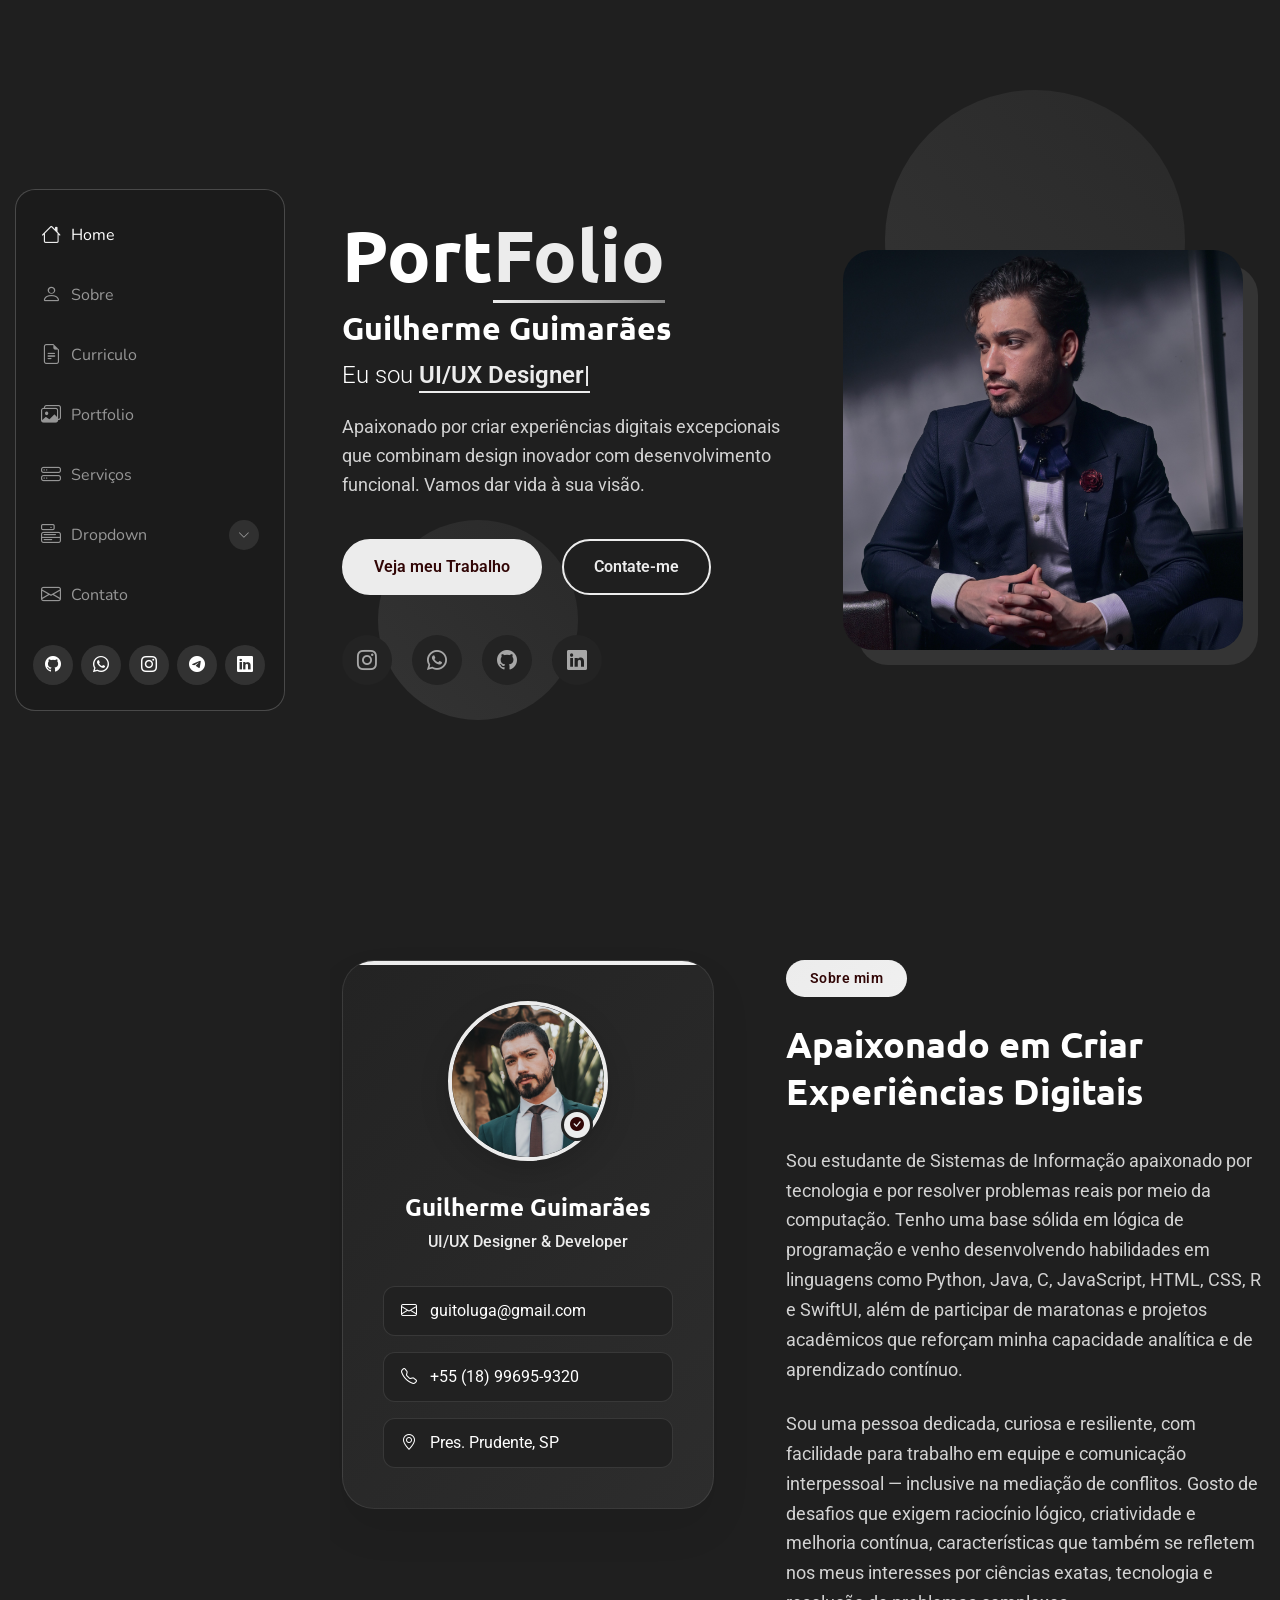
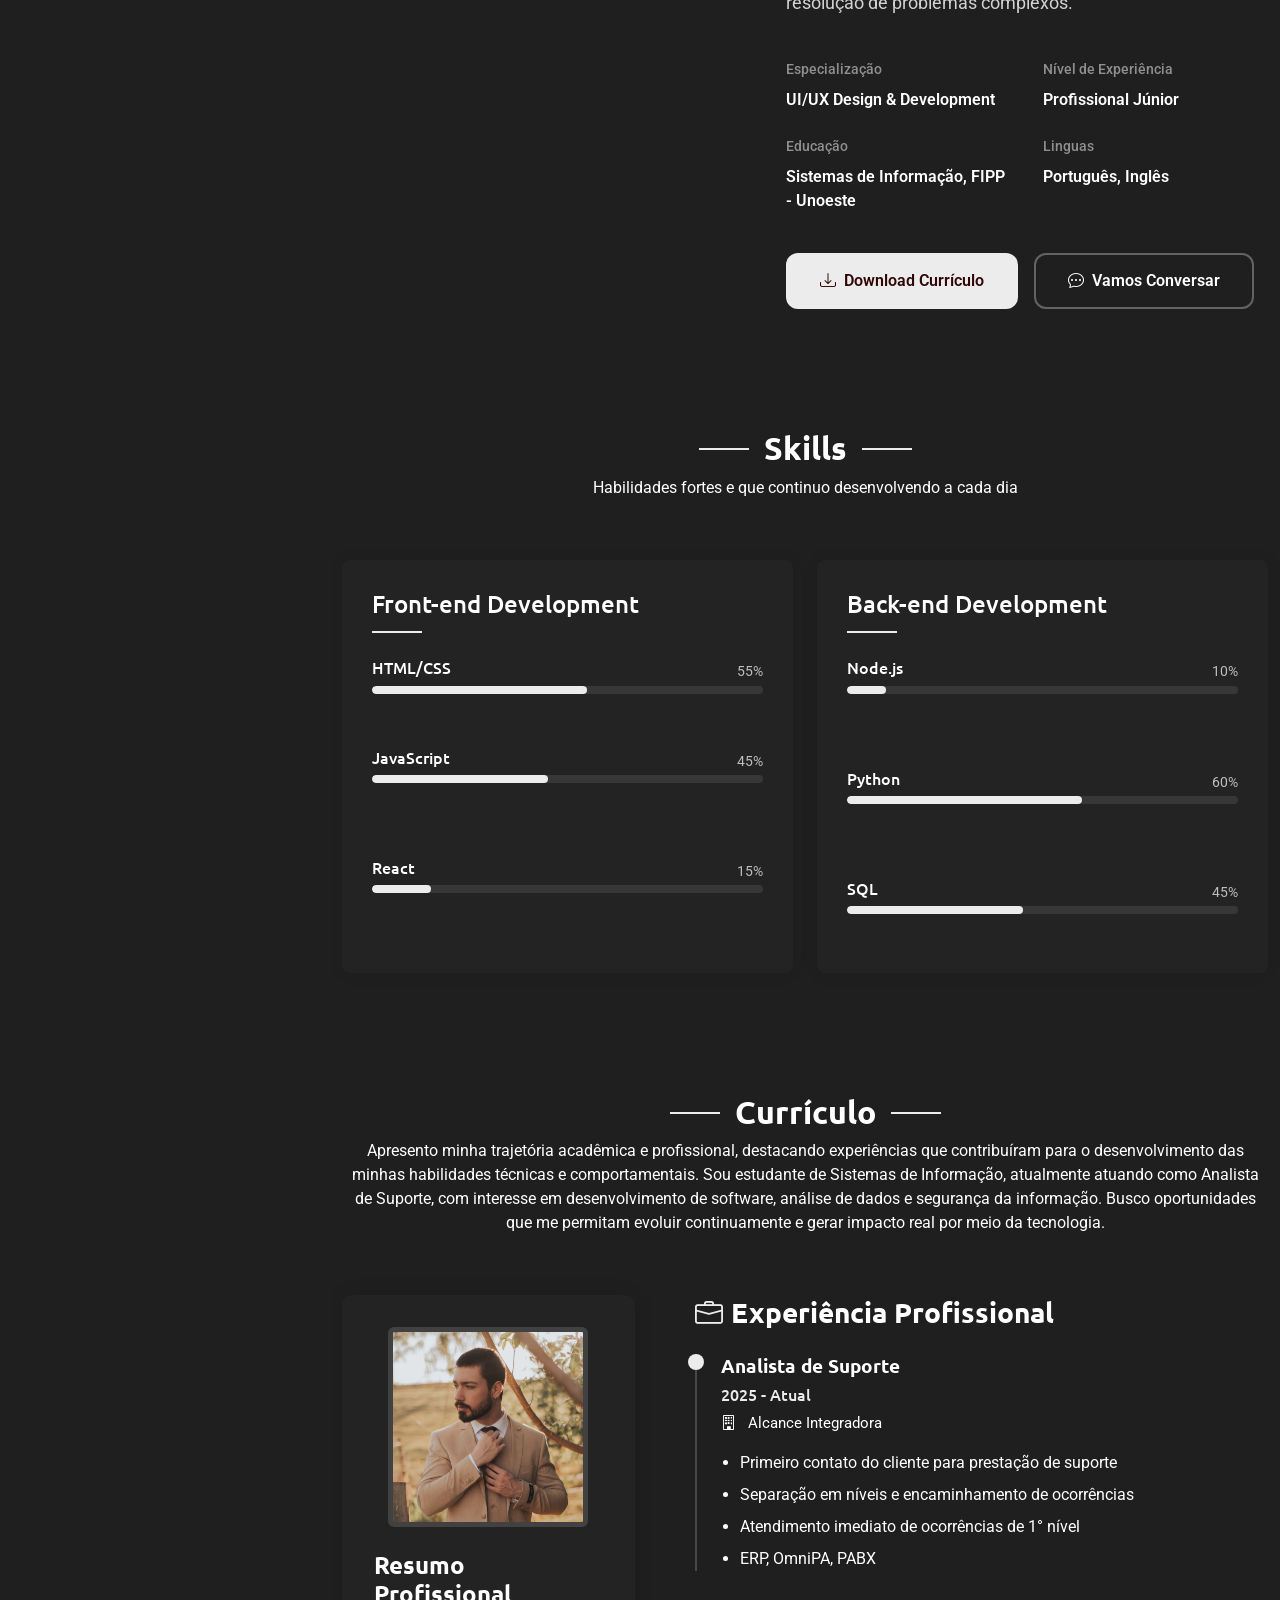
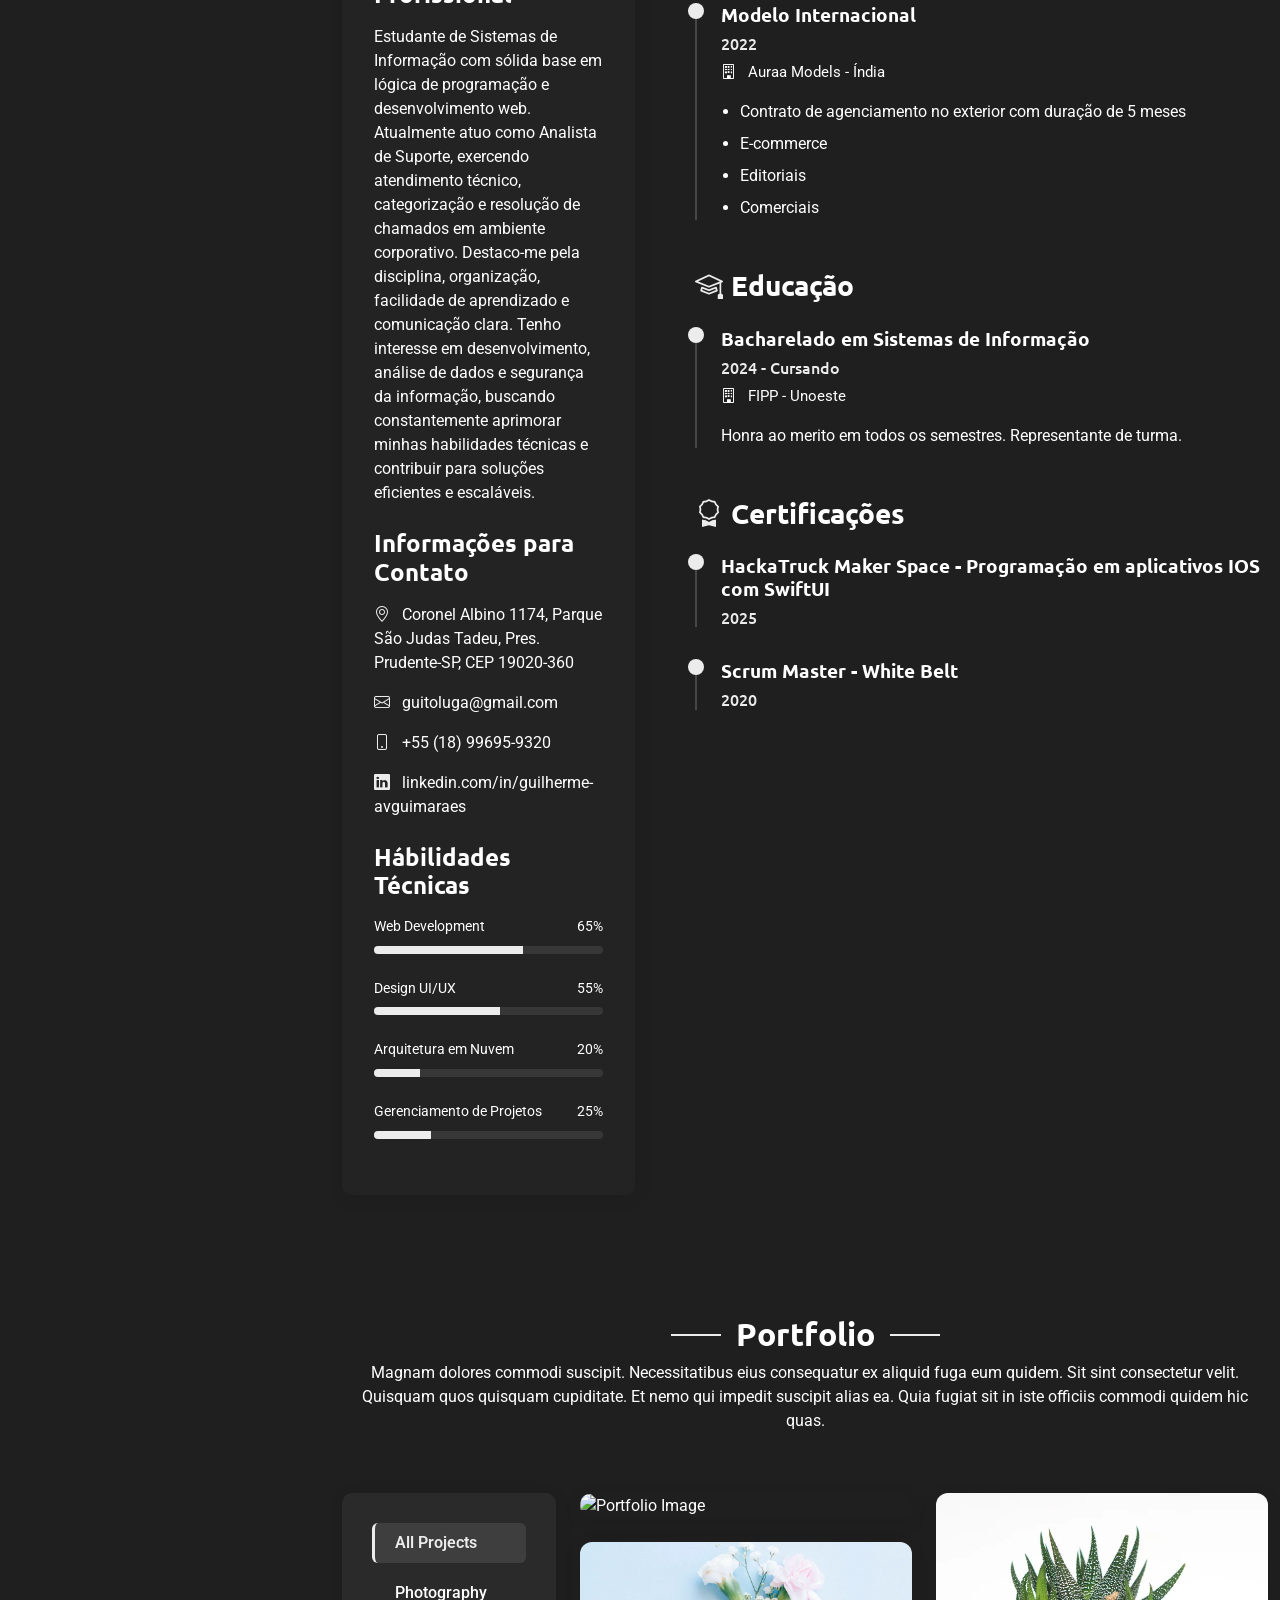
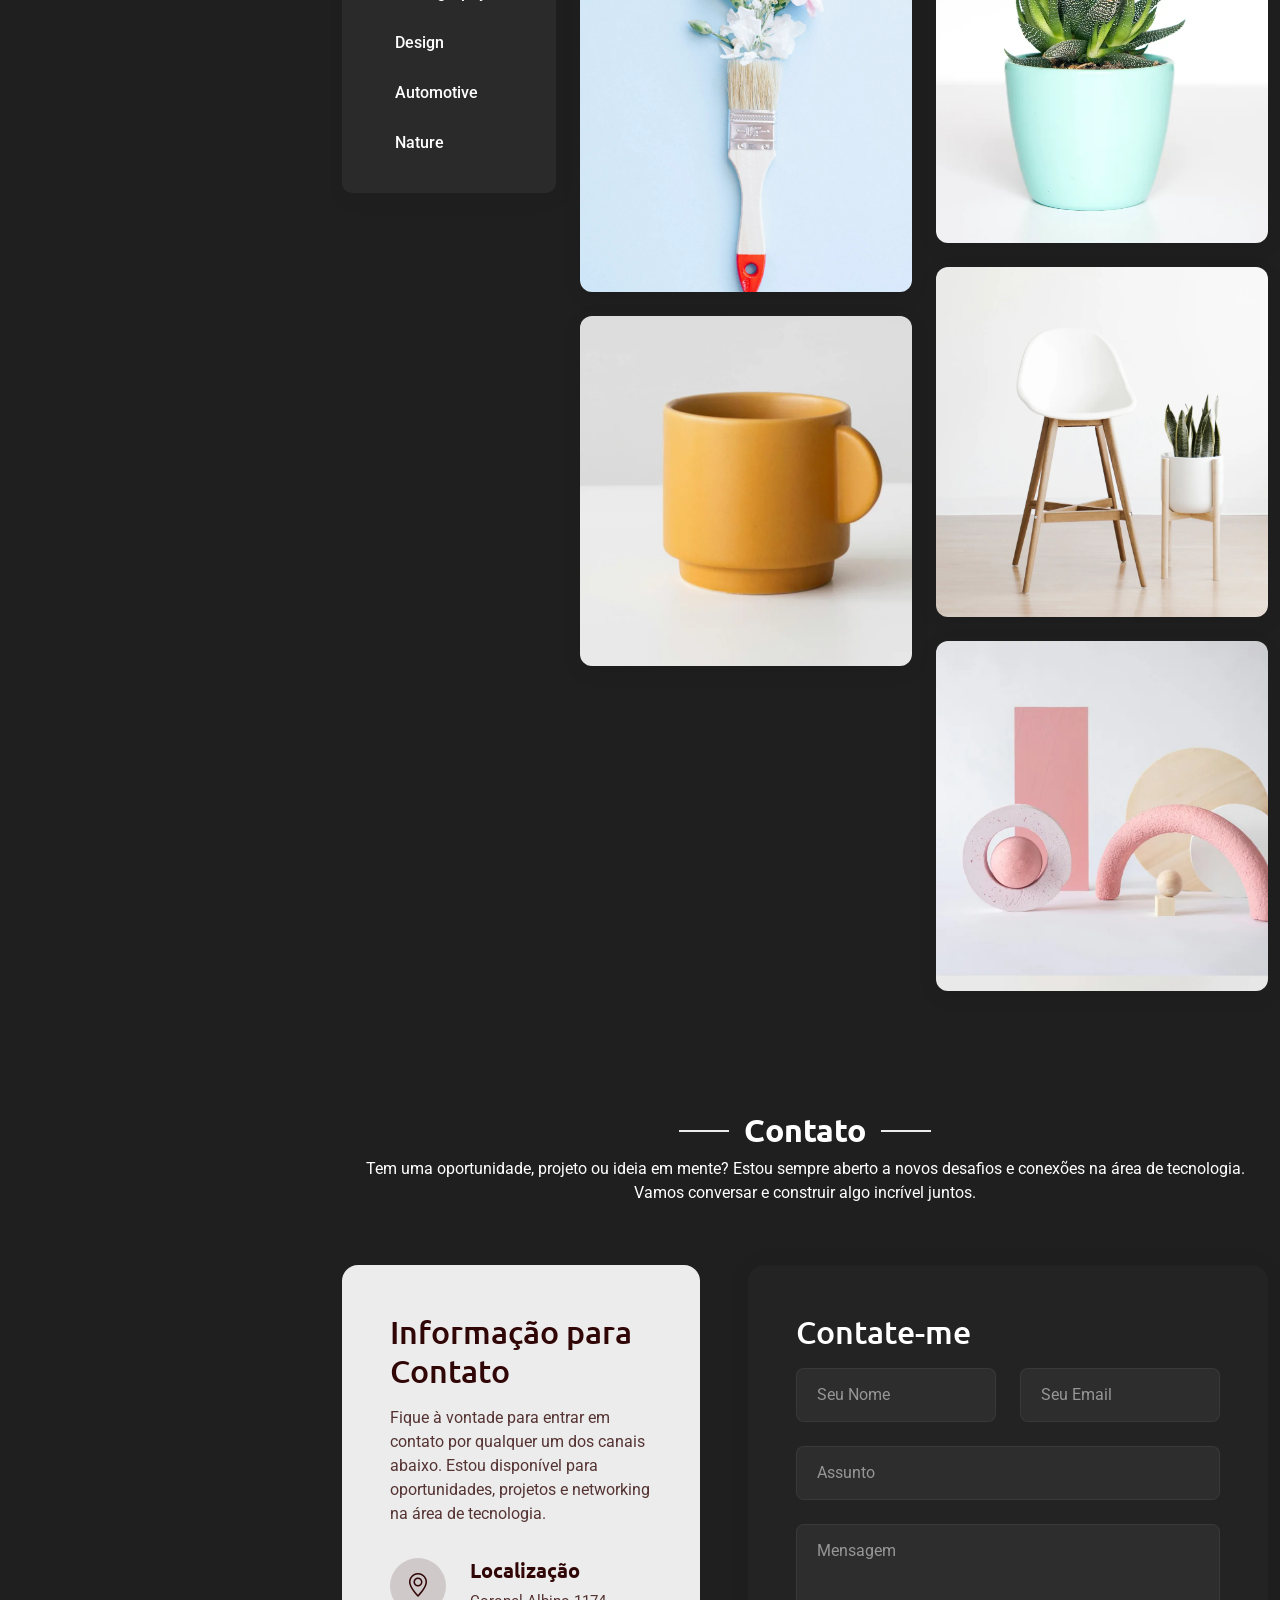
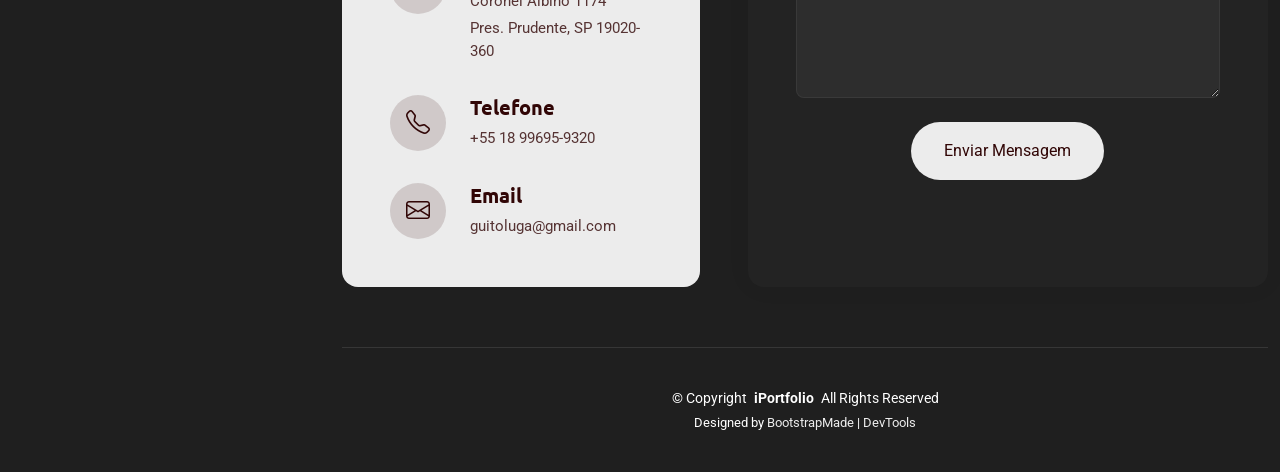
==== index.html @ 44f55d37 "Atualização das sessoes: portifolio, informações de contato, contato, Skills" ====
<!DOCTYPE html>
<html lang="en">

<head>
  <meta charset="utf-8">
  <meta content="width=device-width, initial-scale=1.0" name="viewport">
  <title>Index - SnapFolio Bootstrap Template</title>
  <meta name="description" content="">
  <meta name="keywords" content="">

  <!-- Favicons -->
  <link href="assets/img/favicon.png" rel="icon">
  <link href="assets/img/apple-touch-icon.png" rel="apple-touch-icon">

  <!-- Fonts -->
  <link href="https://fonts.googleapis.com" rel="preconnect">
  <link href="https://fonts.gstatic.com" rel="preconnect" crossorigin>
  <link href="https://fonts.googleapis.com/css2?family=Roboto:ital,wght@0,100;0,300;0,400;0,500;0,700;0,900;1,100;1,300;1,400;1,500;1,700;1,900&family=Ubuntu:ital,wght@0,300;0,400;0,500;0,700;1,300;1,400;1,500;1,700&family=Nunito:ital,wght@0,200;0,300;0,400;0,500;0,600;0,700;0,800;0,900;1,200;1,300;1,400;1,500;1,600;1,700;1,800;1,900&display=swap" rel="stylesheet">

  <!-- Vendor CSS Files -->
  <link href="assets/vendor/bootstrap/css/bootstrap.min.css" rel="stylesheet">
  <link href="assets/vendor/bootstrap-icons/bootstrap-icons.css" rel="stylesheet">
  <link href="assets/vendor/aos/aos.css" rel="stylesheet">
  <link href="assets/vendor/glightbox/css/glightbox.min.css" rel="stylesheet">
  <link href="assets/vendor/swiper/swiper-bundle.min.css" rel="stylesheet">

  <!-- Main CSS File -->
  <link href="assets/css/main.css" rel="stylesheet">

  <!-- =======================================================
  * Template Name: SnapFolio
  * Template URL: https://bootstrapmade.com/snapfolio-bootstrap-portfolio-template/
  * Updated: Jul 21 2025 with Bootstrap v5.3.7
  * Author: BootstrapMade.com
  * License: https://bootstrapmade.com/license/
  ======================================================== -->
</head>

<body class="index-page">

  <header id="header" class="header dark-background d-flex flex-column justify-content-center">
    <i class="header-toggle d-xl-none bi bi-list"></i>

    <div class="header-container d-flex flex-column align-items-start">
      <nav id="navmenu" class="navmenu">
        <ul>
          <li><a href="#hero" class="active"><i class="bi bi-house navicon"></i>Home</a></li>
          <li><a href="#about"><i class="bi bi-person navicon"></i> Sobre</a></li>
          <li><a href="#resume"><i class="bi bi-file-earmark-text navicon"></i> Curriculo</a></li>
          <li><a href="#portfolio"><i class="bi bi-images navicon"></i> Portfolio</a></li>
          <li><a href="#services"><i class="bi bi-hdd-stack navicon"></i> Serviços</a></li>
          <li class="dropdown"><a href="#"><i class="bi bi-menu-button navicon"></i> <span>Dropdown</span> <i class="bi bi-chevron-down toggle-dropdown"></i></a>
            <ul>
              <li><a href="#">Dropdown 1</a></li>
              <li class="dropdown"><a href="#"><span>Deep Dropdown</span> <i class="bi bi-chevron-down toggle-dropdown"></i></a>
                <ul>
                  <li><a href="#">Deep Dropdown 1</a></li>
                  <li><a href="#">Deep Dropdown 2</a></li>
                  <li><a href="#">Deep Dropdown 3</a></li>
                  <li><a href="#">Deep Dropdown 4</a></li>
                  <li><a href="#">Deep Dropdown 5</a></li>
                </ul>
              </li>
              <li><a href="#">Dropdown 2</a></li>
              <li><a href="#">Dropdown 3</a></li>
              <li><a href="#">Dropdown 4</a></li>
            </ul>
          </li>
          <li><a href="#contact"><i class="bi bi-envelope navicon"></i> Contato</a></li>
        </ul>
      </nav>

      <div class="social-links text-center">
        <a href="https://github.com/Tolugaa" target="_blank" class="github"><i class="bi bi-github"></i></a>
        <a href="https://w.app/guilhermeguimaraes" target="_blank" class="whatsapp"><i class="bi bi-whatsapp"></i></a>
        <a href="https://www.instagram.com/iamguima.gui?igsh=M2hkMmR0eHQxbnY1" target="_blank" class="instagram"><i class="bi bi-instagram"></i></a>
        <a href="https://t.me/GuilhermeAVG" target="_blank" class="telegram"><i class="bi bi-telegram"></i></a>
        <a href="https://www.linkedin.com/in/guilherme-avguimaraes/" target="_blank" class="linkedin"><i class="bi bi-linkedin"></i></a>
      </div>

    </div>

  </header>

  <main class="main">

    <!-- Hero Section -->
    <section id="hero" class="hero section">

      <div class="background-elements">
        <div class="bg-circle circle-1"></div>
        <div class="bg-circle circle-2"></div>
      </div>

      <div class="hero-content">

        <div class="container">
          <div class="row align-items-center">

            <div class="col-lg-6" data-aos="fade-right" data-aos-delay="100">
              <div class="hero-text">
                <h1>Port<span class="accent-text">Folio</span></h1>
                <h2>Guilherme Guimarães</h2>
                <p class="lead">Eu sou <span class="typed" data-typed-items="UI/UX Designer, Web Developer"></span></p>
                <p class="description">Apaixonado por criar experiências digitais excepcionais que combinam design inovador com desenvolvimento funcional. Vamos dar vida à sua visão.</p>

                <div class="hero-actions">
                  <a href="#portfolio" class="btn btn-primary">Veja meu Trabalho</a>
                  <a href="#contact" class="btn btn-outline">Contate-me</a>
                </div>

                <div class="social-links">
                  <a href="https://www.instagram.com/iamguima.gui?igsh=M2hkMmR0eHQxbnY1" target="_blank"><i class="bi bi-instagram"></i></a>
                  <a href="https://w.app/guilhermeguimaraes" target="_blank"><i class="bi bi-whatsapp"></i></a>
                  <a href="https://github.com/Tolugaa" target="_blank"><i class="bi bi-github"></i></a>
                  <a href="https://www.linkedin.com/in/guilherme-avguimaraes/" target="_blank"><i class="bi bi-linkedin"></i></a>
                </div>
              </div>
            </div>

            <div class="col-lg-6" data-aos="fade-left" data-aos-delay="200">
              <div class="hero-visual">
                <div class="profile-container">
                  <div class="profile-background"></div>
                  <img src="assets/img/profile/profile_4.jpg" alt="Alexander Chen" class="profile-image">
                </div>
              </div>
            </div>

          </div>
        </div>
      </div>

    </section><!-- /Hero Section -->

    <!-- About Section -->
    <section id="about" class="about section">

      <div class="container" data-aos="fade-up" data-aos-delay="100">

        <div class="row">
          <div class="col-lg-5" data-aos="zoom-in" data-aos-delay="200">
            <div class="profile-card">
              <div class="profile-header">
                <div class="profile-image">
                  <img src="assets/img/profile/profile_1.jpg" alt="Profile Image" class="img-fluid">
                </div>
                <div class="profile-badge">
                  <i class="bi bi-check-circle-fill"></i>
                </div>
              </div>

              <div class="profile-content">
                <h3>Guilherme Guimarães</h3>
                <p class="profession">UI/UX Designer &amp; Developer</p>

                <div class="contact-links">
                  <a href="mailto:guitoluga@gmail.com" class="contact-item">
                    <i class="bi bi-envelope"></i>
                    guitoluga@gmail.com
                  </a>
                  <a href="tel:+5518996959320" class="contact-item">
                    <i class="bi bi-telephone"></i>
                    +55 (18) 99695-9320
                  </a>
                  <a href="https://maps.app.goo.gl/hu5K758zcw1YQpwAA" target="_blank" class="contact-item">
                    <i class="bi bi-geo-alt"></i>
                    Pres. Prudente, SP
                  </a>
                </div>
              </div>
            </div>
          </div>

          <div class="col-lg-7" data-aos="fade-left" data-aos-delay="300">
            <div class="about-content">
              <div class="section-header">
                <span class="badge-text">Sobre mim</span>
                <h2>Apaixonado em Criar Experiências Digitais</h2>
              </div>

              <div class="description">
                <p>Sou estudante de Sistemas de Informação apaixonado por tecnologia e por resolver problemas reais por meio da computação. Tenho uma base sólida em lógica de programação e venho desenvolvendo habilidades em linguagens como Python, Java, C, JavaScript, HTML, CSS, R e SwiftUI, além de participar de maratonas e projetos acadêmicos que reforçam minha capacidade analítica e de aprendizado contínuo.</p>

                <p>Sou uma pessoa dedicada, curiosa e resiliente, com facilidade para trabalho em equipe e comunicação interpessoal — inclusive na mediação de conflitos. Gosto de desafios que exigem raciocínio lógico, criatividade e melhoria contínua, características que também se refletem nos meus interesses por ciências exatas, tecnologia e resolução de problemas complexos.</p>
              </div>

              <div class="details-grid">
                <div class="detail-row">
                  <div class="detail-item">
                    <span class="detail-label">Especialização</span>
                    <span class="detail-value">UI/UX Design &amp; Development</span>
                  </div>
                  <div class="detail-item">
                    <span class="detail-label">Nível de Experiência</span>
                    <span class="detail-value">Profissional Júnior</span>
                  </div>
                </div>
                <div class="detail-row">
                  <div class="detail-item">
                    <span class="detail-label">Educação</span>
                    <span class="detail-value">Sistemas de Informação, FIPP - Unoeste</span>
                  </div>
                  <div class="detail-item">
                    <span class="detail-label">Linguas</span>
                    <span class="detail-value">Português, Inglês</span>
                  </div>
                </div>
              </div>

              <div class="cta-section">
                <a href="#" class="btn btn-primary">
                  <i class="bi bi-download"></i>
                  Download Currículo
                </a>
                <a href="https://w.app/guilhermeguimaraes" class="btn btn-outline">
                  <i class="bi bi-chat-dots"></i>
                  Vamos Conversar
                </a>
              </div>
            </div>
          </div>
        </div>

      </div>

    </section><!-- /About Section -->

    <!-- Skills Section -->
    <section id="skills" class="skills section">

      <!-- Section Title -->
      <div class="container section-title" data-aos="fade-up">
        <h2>Skills</h2>
        <p>Habilidades fortes e que continuo desenvolvendo a cada dia</p>
      </div><!-- End Section Title -->

      <div class="container" data-aos="fade-up" data-aos-delay="100">

        <div class="row">
          <div class="col-lg-6">
            <div class="skills-category" data-aos="fade-up" data-aos-delay="200">
              <h3>Front-end Development</h3>
              <div class="skills-animation">
                <div class="skill-item">
                  <div class="d-flex justify-content-between align-items-center">
                    <h4>HTML/CSS</h4>
                    <span class="skill-percentage">55%</span>
                  </div>
                  <div class="progress">
                    <div class="progress-bar" role="progressbar" aria-valuenow="55" aria-valuemin="0" aria-valuemax="100"></div>
                  </div>
                  <div class="skill-tooltip">Nível júnior na semântica HTML5 e técnicas modernas de CSS3</div>
                </div>

                <div class="skill-item">
                  <div class="d-flex justify-content-between align-items-center">
                    <h4>JavaScript</h4>
                    <span class="skill-percentage">45%</span>
                  </div>
                  <div class="progress">
                    <div class="progress-bar" role="progressbar" aria-valuenow="45" aria-valuemin="0" aria-valuemax="100"></div>
                  </div>
                  <div class="skill-tooltip">Média proficiência em ES6+, manipulação DOM, e frameworks modernos</div>
                </div>

                <div class="skill-item">
                  <div class="d-flex justify-content-between align-items-center">
                    <h4>React</h4>
                    <span class="skill-percentage">15%</span>
                  </div>
                  <div class="progress">
                    <div class="progress-bar" role="progressbar" aria-valuenow="15" aria-valuemin="0" aria-valuemax="100"></div>
                  </div>
                  <div class="skill-tooltip">Pouca experiência com React Hooks, gerenciamento de estado e arquitetura de componentes.</div>
                </div>
              </div>
            </div><!-- End Frontend Skills -->
          </div>

          <div class="col-lg-6">
            <div class="skills-category" data-aos="fade-up" data-aos-delay="300">
              <h3>Back-end Development</h3>
              <div class="skills-animation">
                <div class="skill-item">
                  <div class="d-flex justify-content-between align-items-center">
                    <h4>Node.js</h4>
                    <span class="skill-percentage">10%</span>
                  </div>
                  <div class="progress">
                    <div class="progress-bar" role="progressbar" aria-valuenow="10" aria-valuemin="0" aria-valuemax="100"></div>
                  </div>
                  <div class="skill-tooltip">Desenvolvimento JavaScript do lado do servidor com Express e APIs REST</div>
                </div>

                <div class="skill-item">
                  <div class="d-flex justify-content-between align-items-center">
                    <h4>Python</h4>
                    <span class="skill-percentage">60%</span>
                  </div>
                  <div class="progress">
                    <div class="progress-bar" role="progressbar" aria-valuenow="60" aria-valuemin="0" aria-valuemax="100"></div>
                  </div>
                  <div class="skill-tooltip">Desenvolvimento em Python com Django e ferramentas de análise de dados. Pygame para criação e modelagem de jogos</div>
                </div>

                <div class="skill-item">
                  <div class="d-flex justify-content-between align-items-center">
                    <h4>SQL</h4>
                    <span class="skill-percentage">45%</span>
                  </div>
                  <div class="progress">
                    <div class="progress-bar" role="progressbar" aria-valuenow="45" aria-valuemin="0" aria-valuemax="100"></div>
                  </div>
                  <div class="skill-tooltip">Projeto de banco de dados, otimização e consultas simples</div>
                </div>
              </div>
            </div><!-- End Backend Skills -->
          </div>
        </div>

      </div>

    </section><!-- /Skills Section -->

    <!-- Resume Section -->
    <section id="resume" class="resume section">

      <!-- Section Title -->
      <div class="container section-title" data-aos="fade-up">
        <h2>Currículo</h2>
        <p>Apresento minha trajetória acadêmica e profissional, destacando experiências que contribuíram para o desenvolvimento das minhas habilidades técnicas e comportamentais. Sou estudante de Sistemas de Informação, atualmente atuando como Analista de Suporte, com interesse em desenvolvimento de software, análise de dados e segurança da informação. Busco oportunidades que me permitam evoluir continuamente e gerar impacto real por meio da tecnologia.</p>
      </div><!-- End Section Title -->

      <div class="container" data-aos="fade-up" data-aos-delay="100">

        <div class="row gy-4">
          <!-- Left column with summary and contact -->
          <div class="col-lg-4">
            <div class="resume-side" data-aos="fade-right" data-aos-delay="100">
              <div class="profile-img mb-4">
                <img src="assets/img/profile/profile_3.jpg" alt="Profile" class="img-fluid rounded">
              </div>

              <h3>Resumo Profissional</h3>
              <p>Estudante de Sistemas de Informação com sólida base em lógica de programação e desenvolvimento web. Atualmente atuo como Analista de Suporte, exercendo atendimento técnico, categorização e resolução de chamados em ambiente corporativo. Destaco-me pela disciplina, organização, facilidade de aprendizado e comunicação clara. Tenho interesse em desenvolvimento, análise de dados e segurança da informação, buscando constantemente aprimorar minhas habilidades técnicas e contribuir para soluções eficientes e escaláveis.</p>

              <h3 class="mt-4">Informações para Contato</h3>
              <ul class="contact-info list-unstyled">
                <li><i class="bi bi-geo-alt"></i> Coronel Albino 1174, Parque São Judas Tadeu, Pres. Prudente-SP, CEP 19020-360</li>
                <li><i class="bi bi-envelope"></i> guitoluga@gmail.com</li>
                <li><i class="bi bi-phone"></i> +55 (18) 99695-9320</li>
                <li><i class="bi bi-linkedin"></i> linkedin.com/in/guilherme-avguimaraes</li>
              </ul>

              <div class="skills-animation mt-4">
                <h3>Hábilidades Técnicas</h3>
                <div class="skill-item">
                  <div class="d-flex justify-content-between">
                    <span>Web Development</span>
                    <span>65%</span>
                  </div>
                  <div class="progress">
                    <div class="progress-bar" role="progressbar" aria-valuenow="65" aria-valuemin="0" aria-valuemax="100"></div>
                  </div>
                </div>

                <div class="skill-item">
                  <div class="d-flex justify-content-between">
                    <span>Design UI/UX</span>
                    <span>55%</span>
                  </div>
                  <div class="progress">
                    <div class="progress-bar" role="progressbar" aria-valuenow="55" aria-valuemin="0" aria-valuemax="100"></div>
                  </div>
                </div>

                <div class="skill-item">
                  <div class="d-flex justify-content-between">
                    <span>Arquitetura em Nuvem</span>
                    <span>20%</span>
                  </div>
                  <div class="progress">
                    <div class="progress-bar" role="progressbar" aria-valuenow="20" aria-valuemin="0" aria-valuemax="100"></div>
                  </div>
                </div>

                <div class="skill-item">
                  <div class="d-flex justify-content-between">
                    <span>Gerenciamento de Projetos</span>
                    <span>25%</span>
                  </div>
                  <div class="progress">
                    <div class="progress-bar" role="progressbar" aria-valuenow="25" aria-valuemin="0" aria-valuemax="100"></div>
                  </div>
                </div>
              </div>
            </div>
          </div>

          <!-- Right column with experience and education -->
          <div class="col-lg-8 ps-4 ps-lg-5">
            <!-- Experience Section -->
            <div class="resume-section" data-aos="fade-up">
              <h3><i class="bi bi-briefcase me-2"></i>Experiência Profissional</h3>

              <div class="resume-item">
                <h4>Analista de Suporte</h4>
                <h5>2025 - Atual</h5>
                <p class="company"><i class="bi bi-building"></i> Alcance Integradora</p>
                <ul>
                  <li>Primeiro contato do cliente para prestação de suporte</li>
                  <li>Separação em níveis e encaminhamento de ocorrências</li>
                  <li>Atendimento imediato de ocorrências de 1° nível</li>
                  <li>ERP, OmniPA, PABX</li>
                </ul>
              </div>

              <div class="resume-item">
                <h4>Modelo Internacional</h4>
                <h5>2022</h5>
                <p class="company"><i class="bi bi-building"></i> Auraa Models - Índia</p>
                <ul>
                  <li>Contrato de agenciamento no exterior com duração de 5 meses</li>
                  <li>E-commerce</li>
                  <li>Editoriais</li>
                  <li>Comerciais</li>
                </ul>
              </div>
            </div>

            <!-- Education Section -->
            <div class="resume-section" data-aos="fade-up" data-aos-delay="100">
              <h3><i class="bi bi-mortarboard me-2"></i>Educação</h3>

              <div class="resume-item">
                <h4>Bacharelado em Sistemas de Informação</h4>
                <h5>2024 - Cursando</h5>
                <p class="company"><i class="bi bi-building"></i> FIPP - Unoeste</p>
                <p>Honra ao merito em todos os semestres. Representante de turma.</p>
              </div>
            </div>

            <!-- Certifications Section -->
            <div class="resume-section" data-aos="fade-up" data-aos-delay="200">
              <h3><i class="bi bi-award me-2"></i>Certificações</h3>

              <div class="resume-item">
                <h4>HackaTruck Maker Space - Programação em aplicativos IOS com SwiftUI</h4>
                <h5>2025</h5>
              </div>

              <div class="resume-item">
                <h4>Scrum Master - White Belt</h4>
                <h5>2020</h5>
              </div>
            </div>
          </div>
        </div>

      </div>

    </section><!-- /Resume Section -->

    <!-- Portfolio Section -->
    <section id="portfolio" class="portfolio section">

      <!-- Section Title -->
      <div class="container section-title" data-aos="fade-up">
        <h2>Portfolio</h2>
        <p>Magnam dolores commodi suscipit. Necessitatibus eius consequatur ex aliquid fuga eum quidem. Sit sint consectetur velit. Quisquam quos quisquam cupiditate. Et nemo qui impedit suscipit alias ea. Quia fugiat sit in iste officiis commodi quidem hic quas.</p>
      </div><!-- End Section Title -->

      <div class="container" data-aos="fade-up" data-aos-delay="100">

        <div class="isotope-layout" data-default-filter="*" data-layout="masonry" data-sort="original-order">

          <div class="row">
            <div class="col-lg-3 filter-sidebar">
              <div class="filters-wrapper" data-aos="fade-right" data-aos-delay="150">
                <ul class="portfolio-filters isotope-filters">
                  <li data-filter="*" class="filter-active">All Projects</li>
                  <li data-filter=".filter-photography">Photography</li>
                  <li data-filter=".filter-design">Design</li>
                  <li data-filter=".filter-automotive">Automotive</li>
                  <li data-filter=".filter-nature">Nature</li>
                </ul>
              </div>
            </div>

            <div class="col-lg-9">
              <div class="row gy-4 portfolio-container isotope-container" data-aos="fade-up" data-aos-delay="200">

                <div class="col-lg-6 col-md-6 portfolio-item isotope-item filter-photography">
                  <div class="portfolio-wrap">
                    <img src="assets/img/portfolio/portfolio-portrait-1.webp" class="img-fluid" alt="Portfolio Image" loading="lazy">
                    <div class="portfolio-info">
                      <div class="content">
                        <span class="category">Photography</span>
                        <h4>Capturing Moments</h4>
                        <div class="portfolio-links">
                          <a href="assets/img/portfolio/portfolio-portrait-1.webp" class="glightbox" title="Capturing Moments"><i class="bi bi-plus-lg"></i></a>
                          <a href="portfolio-details.html" title="More Details"><i class="bi bi-arrow-right"></i></a>
                        </div>
                      </div>
                    </div>
                  </div>
                </div><!-- End Portfolio Item -->

                <div class="col-lg-6 col-md-6 portfolio-item isotope-item filter-design">
                  <div class="portfolio-wrap">
                    <img src="assets/img/portfolio/portfolio-2.webp" class="img-fluid" alt="Portfolio Image" loading="lazy">
                    <div class="portfolio-info">
                      <div class="content">
                        <span class="category">Web Design</span>
                        <h4>Woodcraft Design</h4>
                        <div class="portfolio-links">
                          <a href="assets/img/portfolio/portfolio-2.webp" class="glightbox" title="Woodcraft Design"><i class="bi bi-plus-lg"></i></a>
                          <a href="portfolio-details.html" title="More Details"><i class="bi bi-arrow-right"></i></a>
                        </div>
                      </div>
                    </div>
                  </div>
                </div><!-- End Portfolio Item -->

                <div class="col-lg-6 col-md-6 portfolio-item isotope-item filter-automotive">
                  <div class="portfolio-wrap">
                    <img src="assets/img/portfolio/portfolio-portrait-2.webp" class="img-fluid" alt="Portfolio Image" loading="lazy">
                    <div class="portfolio-info">
                      <div class="content">
                        <span class="category">Automotive</span>
                        <h4>Classic Beauty</h4>
                        <div class="portfolio-links">
                          <a href="assets/img/portfolio/portfolio-portrait-2.webp" class="glightbox" title="Classic Beauty"><i class="bi bi-plus-lg"></i></a>
                          <a href="portfolio-details.html" title="More Details"><i class="bi bi-arrow-right"></i></a>
                        </div>
                      </div>
                    </div>
                  </div>
                </div><!-- End Portfolio Item -->

                <div class="col-lg-6 col-md-6 portfolio-item isotope-item filter-nature">
                  <div class="portfolio-wrap">
                    <img src="assets/img/portfolio/portfolio-portrait-4.webp" class="img-fluid" alt="Portfolio Image" loading="lazy">
                    <div class="portfolio-info">
                      <div class="content">
                        <span class="category">Nature</span>
                        <h4>Natural Growth</h4>
                        <div class="portfolio-links">
                          <a href="assets/img/portfolio/portfolio-portrait-4.webp" class="glightbox" title="Natural Growth"><i class="bi bi-plus-lg"></i></a>
                          <a href="portfolio-details.html" title="More Details"><i class="bi bi-arrow-right"></i></a>
                        </div>
                      </div>
                    </div>
                  </div>
                </div><!-- End Portfolio Item -->

                <div class="col-lg-6 col-md-6 portfolio-item isotope-item filter-photography">
                  <div class="portfolio-wrap">
                    <img src="assets/img/portfolio/portfolio-5.webp" class="img-fluid" alt="Portfolio Image" loading="lazy">
                    <div class="portfolio-info">
                      <div class="content">
                        <span class="category">Photography</span>
                        <h4>Urban Stories</h4>
                        <div class="portfolio-links">
                          <a href="assets/img/portfolio/portfolio-5.webp" class="glightbox" title="Urban Stories"><i class="bi bi-plus-lg"></i></a>
                          <a href="portfolio-details.html" title="More Details"><i class="bi bi-arrow-right"></i></a>
                        </div>
                      </div>
                    </div>
                  </div>
                </div><!-- End Portfolio Item -->

                <div class="col-lg-6 col-md-6 portfolio-item isotope-item filter-design">
                  <div class="portfolio-wrap">
                    <img src="assets/img/portfolio/portfolio-6.webp" class="img-fluid" alt="Portfolio Image" loading="lazy">
                    <div class="portfolio-info">
                      <div class="content">
                        <span class="category">Web Design</span>
                        <h4>Digital Experience</h4>
                        <div class="portfolio-links">
                          <a href="assets/img/portfolio/portfolio-6.webp" class="glightbox" title="Digital Experience"><i class="bi bi-plus-lg"></i></a>
                          <a href="portfolio-details.html" title="More Details"><i class="bi bi-arrow-right"></i></a>
                        </div>
                      </div>
                    </div>
                  </div>
                </div><!-- End Portfolio Item -->

              </div><!-- End Portfolio Container -->
            </div>
          </div>

        </div>

      </div>

    </section><!-- /Portfolio Section -->

    <!-- Contact Section -->
    <section id="contact" class="contact section">

      <!-- Section Title -->
      <div class="container section-title" data-aos="fade-up">
        <h2>Contato</h2>
        <p>Tem uma oportunidade, projeto ou ideia em mente? Estou sempre aberto a novos desafios e conexões na área de tecnologia. Vamos conversar e construir algo incrível juntos.</p>
      </div><!-- End Section Title -->

      <div class="container">

        <div class="row g-4 g-lg-5">
          <div class="col-lg-5">
            <div class="info-box">
              <h3>Informação para Contato</h3>
              <p>Fique à vontade para entrar em contato por qualquer um dos canais abaixo. Estou disponível para oportunidades, projetos e networking na área de tecnologia.</p>

              <div class="info-item">
                <div class="icon-box">
                  <i class="bi bi-geo-alt"></i>
                </div>
                <div class="content">
                  <h4>Localização</h4>
                  <p>Coronel Albino 1174</p>
                  <p>Pres. Prudente, SP 19020-360</p>
                </div>
              </div>

              <div class="info-item">
                <div class="icon-box">
                  <i class="bi bi-telephone"></i>
                </div>
                <div class="content">
                  <h4>Telefone</h4>
                  <p>+55 18 99695-9320</p>
                </div>
              </div>

              <div class="info-item">
                <div class="icon-box">
                  <i class="bi bi-envelope"></i>
                </div>
                <div class="content">
                  <h4>Email</h4>
                  <p>guitoluga@gmail.com</p>
                </div>
              </div>
            </div>
          </div>

          <div class="col-lg-7">
            <div class="contact-form">
              <h3>Contate-me</h3>

              <form action="forms/contact.php" method="post" class="php-email-form">
                <div class="row gy-4">

                  <div class="col-md-6">
                    <input type="text" name="name" class="form-control" placeholder="Seu Nome" required="">
                  </div>

                  <div class="col-md-6 ">
                    <input type="email" class="form-control" name="email" placeholder="Seu Email" required="">
                  </div>

                  <div class="col-12">
                    <input type="text" class="form-control" name="subject" placeholder="Assunto" required="">
                  </div>

                  <div class="col-12">
                    <textarea class="form-control" name="message" rows="6" placeholder="Mensagem" required=""></textarea>
                  </div>

                  <div class="col-12 text-center">
                    <div class="loading">Carregando</div>
                    <div class="error-message"></div>
                    <div class="sent-message">Sua mensagem foi enviada. Obrigado!</div>

                    <button type="submit" class="btn">Enviar Mensagem</button>
                  </div>

                </div>
              </form>

            </div>
          </div>

        </div>

      </div>

    </section><!-- /Contact Section -->

  </main>

  <footer id="footer" class="footer position-relative">

    <div class="container">
      <div class="copyright text-center ">
        <p>© <span>Copyright</span> <strong class="px-1 sitename">iPortfolio</strong> <span>All Rights Reserved</span></p>
      </div>
      <div class="credits">
        <!-- All the links in the footer should remain intact. -->
        <!-- You can delete the links only if you've purchased the pro version. -->
        <!-- Licensing information: https://bootstrapmade.com/license/ -->
        <!-- Purchase the pro version with working PHP/AJAX contact form: [buy-url] -->
        Designed by <a href="https://bootstrapmade.com/">BootstrapMade</a> | <a href="https://bootstrapmade.com/tools/">DevTools</a>
      </div>
    </div>

  </footer>

  <!-- Scroll Top -->
  <a href="#" id="scroll-top" class="scroll-top d-flex align-items-center justify-content-center"><i class="bi bi-arrow-up-short"></i></a>

  <!-- Preloader -->
  <div id="preloader"></div>

  <!-- Vendor JS Files -->
  <script src="assets/vendor/bootstrap/js/bootstrap.bundle.min.js"></script>
  <script src="assets/vendor/php-email-form/validate.js"></script>
  <script src="assets/vendor/aos/aos.js"></script>
  <script src="assets/vendor/typed.js/typed.umd.js"></script>
  <script src="assets/vendor/purecounter/purecounter_vanilla.js"></script>
  <script src="assets/vendor/waypoints/noframework.waypoints.js"></script>
  <script src="assets/vendor/isotope-layout/isotope.pkgd.min.js"></script>
  <script src="assets/vendor/imagesloaded/imagesloaded.pkgd.min.js"></script>
  <script src="assets/vendor/glightbox/js/glightbox.min.js"></script>
  <script src="assets/vendor/swiper/swiper-bundle.min.js"></script>

  <!-- Main JS File -->
  <script src="assets/js/main.js"></script>

</body>

</html>
---- assets/css/main.css ----
/**
* Template Name: SnapFolio
* Template URL: https://bootstrapmade.com/snapfolio-bootstrap-portfolio-template/
* Updated: Jul 21 2025 with Bootstrap v5.3.7
* Author: BootstrapMade.com
* License: https://bootstrapmade.com/license/
*/

/*--------------------------------------------------------------
# Font & Color Variables
# Help: https://bootstrapmade.com/color-system/
--------------------------------------------------------------*/
/* Fonts */
:root {
  --default-font: "Roboto",  system-ui, -apple-system, "Segoe UI", Roboto, "Helvetica Neue", Arial, "Noto Sans", "Liberation Sans", sans-serif, "Apple Color Emoji", "Segoe UI Emoji", "Segoe UI Symbol", "Noto Color Emoji";
  --heading-font: "Ubuntu",  sans-serif;
  --nav-font: "Nunito",  sans-serif;
}

/* Global Colors - The following color variables are used throughout the website. Updating them here will change the color scheme of the entire website */
:root { 
  --background-color: #1f1f1f; /* Background color for the entire website, including individual sections */
  --default-color: #ffffff; /* Default color used for the majority of the text content across the entire website */
  --heading-color: #ffffff; /* Color for headings, subheadings and title throughout the website */
  --accent-color: #ececec; /* Accent color that represents your brand on the website. It's used for buttons, links, and other elements that need to stand out */
  --surface-color: #232323; /* The surface color is used as a background of boxed elements within sections, such as cards, icon boxes, or other elements that require a visual separation from the global background. */
  --contrast-color: #310606; /* Contrast color for text, ensuring readability against backgrounds of accent, heading, or default colors. */
}

/* Nav Menu Colors - The following color variables are used specifically for the navigation menu. They are separate from the global colors to allow for more customization options */
:root {
  --nav-color: rgba(236, 236, 236, 0.59);  /* The default color of the main navmenu links */
  --nav-hover-color: #ffffff; /* Applied to main navmenu links when they are hovered over or active */
  --nav-mobile-background-color: #393939; /* Used as the background color for mobile navigation menu */
  --nav-dropdown-background-color: #393939; /* Used as the background color for dropdown items that appear when hovering over primary navigation items */
  --nav-dropdown-color: #ffffff; /* Used for navigation links of the dropdown items in the navigation menu. */
  --nav-dropdown-hover-color: #ececec; /* Similar to --nav-hover-color, this color is applied to dropdown navigation links when they are hovered over. */
}

/* Color Presets - These classes override global colors when applied to any section or element, providing reuse of the sam color scheme. */

.light-background {
  --background-color: #2c2c2c;
  --surface-color: #323232;
}

.dark-background {
  --background-color: #040b14;
  --default-color: #ffffff;
  --heading-color: #ffffff;
  --surface-color: #151f2b;
  --contrast-color: #ffffff;
}

/* Smooth scroll */
:root {
  scroll-behavior: smooth;
}

/*--------------------------------------------------------------
# General Styling & Shared Classes
--------------------------------------------------------------*/
body {
  color: var(--default-color);
  background-color: var(--background-color);
  font-family: var(--default-font);
}

a {
  color: var(--accent-color);
  text-decoration: none;
  transition: 0.3s;
}

a:hover {
  color: color-mix(in srgb, var(--accent-color), transparent 25%);
  text-decoration: none;
}

h1,
h2,
h3,
h4,
h5,
h6 {
  color: var(--heading-color);
  font-family: var(--heading-font);
}

/* PHP Email Form Messages
------------------------------*/
.php-email-form .error-message {
  display: none;
  background: #df1529;
  color: #ffffff;
  text-align: left;
  padding: 15px;
  margin-bottom: 24px;
  font-weight: 600;
}

.php-email-form .sent-message {
  display: none;
  color: #ffffff;
  background: #059652;
  text-align: center;
  padding: 15px;
  margin-bottom: 24px;
  font-weight: 600;
}

.php-email-form .loading {
  display: none;
  background: var(--surface-color);
  text-align: center;
  padding: 15px;
  margin-bottom: 24px;
}

.php-email-form .loading:before {
  content: "";
  display: inline-block;
  border-radius: 50%;
  width: 24px;
  height: 24px;
  margin: 0 10px -6px 0;
  border: 3px solid var(--accent-color);
  border-top-color: var(--surface-color);
  animation: php-email-form-loading 1s linear infinite;
}

@keyframes php-email-form-loading {
  0% {
    transform: rotate(0deg);
  }

  100% {
    transform: rotate(360deg);
  }
}

/*--------------------------------------------------------------
# Global Header
--------------------------------------------------------------*/
.header {
  --background-color: #1b1b1b;
  --contrast-color: #444444;
  color: var(--default-color);
  position: fixed;
  top: 0;
  left: 0;
  bottom: 0;
  padding: 0 15px;
  width: 300px;
  transition: all ease-in-out 0.3s;
  overflow-y: auto;
  z-index: 997;
}

.header .header-container {
  border-radius: 20px;
  padding: 15px;
  background-color: var(--background-color);
  border: 1px solid color-mix(in srgb, var(--default-color), transparent 80%);
}

.header .social-links {
  margin: 0 0 10px 0;
}

.header .social-links a {
  font-size: 16px;
  display: inline-flex;
  align-items: center;
  justify-content: center;
  background: color-mix(in srgb, var(--default-color), transparent 90%);
  color: var(--default-color);
  margin: 0 2px;
  border-radius: 50%;
  text-align: center;
  width: 40px;
  height: 40px;
  transition: 0.3s;
}

.header .social-links a:hover {
  color: var(--contrast-color);
  background: var(--accent-color);
}

@media (min-width: 1200px) {

  .header~main,
  .header~#footer {
    margin-left: 330px;
  }
}

@media (max-width: 1199px) {
  .header {
    left: -100%;
  }
}

.header.header-show {
  left: 0;
}

.header .header-toggle {
  color: var(--contrast-color);
  background-color: var(--accent-color);
  font-size: 22px;
  display: flex;
  align-items: center;
  justify-content: center;
  width: 40px;
  height: 40px;
  border-radius: 50%;
  cursor: pointer;
  position: fixed;
  top: 15px;
  right: 15px;
  z-index: 9999;
  transition: background-color 0.3s;
}

.header .header-toggle:hover {
  color: var(--contrast-color);
  background-color: color-mix(in srgb, var(--accent-color) 90%, white 15%);
}

/*--------------------------------------------------------------
# Navigation Menu
--------------------------------------------------------------*/
.mobile-nav-toggle {
  display: none;
}

.navmenu {
  padding: 0;
  z-index: 9997;
  width: 100%;
}

.navmenu ul {
  list-style: none;
  padding: 0 0 20px 0;
  margin: 0;
}

.navmenu a,
.navmenu a:focus {
  color: var(--nav-color);
  padding: 15px 10px;
  font-family: var(--nav-font);
  font-size: 16px;
  font-weight: 400;
  display: flex;
  align-items: center;
  white-space: nowrap;
  transition: 0.3s;
  width: 100%;
}

.navmenu a .navicon,
.navmenu a:focus .navicon {
  font-size: 20px;
  margin-right: 10px;
}

.navmenu a .toggle-dropdown,
.navmenu a:focus .toggle-dropdown {
  font-size: 12px;
  line-height: 0;
  margin-left: auto;
  width: 30px;
  height: 30px;
  display: flex;
  align-items: center;
  justify-content: center;
  border-radius: 50%;
  transition: 0.3s;
  flex-shrink: 0;
  background-color: color-mix(in srgb, var(--accent-color), transparent 90%);
}

.navmenu a .toggle-dropdown:hover,
.navmenu a:focus .toggle-dropdown:hover {
  background-color: var(--accent-color);
  color: var(--contrast-color);
}

.navmenu a:hover,
.navmenu .active,
.navmenu .active:focus {
  color: var(--nav-hover-color);
}

.navmenu a:hover .navicon,
.navmenu .active .navicon,
.navmenu .active:focus .navicon {
  color: var(--accent-color);
}

.navmenu .active .toggle-dropdown,
.navmenu .active:focus .toggle-dropdown {
  background-color: var(--accent-color);
  color: var(--contrast-color);
  transform: rotate(180deg);
}

.navmenu .dropdown {
  display: block;
}

.navmenu .dropdown a,
.navmenu .dropdown a:focus {
  color: --nav-dropdown-color;
}

.navmenu .dropdown a:hover,
.navmenu .dropdown .active,
.navmenu .dropdown .active:focus {
  color: var(--nav-dropdown-hover-color);
}

.navmenu .dropdown ul {
  position: static;
  display: none;
  z-index: 99;
  padding: 5px 10px;
  margin: 5px 10px;
  background-color: var(--nav-dropdown-background-color);
  border: 1px solid color-mix(in srgb, var(--default-color), transparent 90%);
  box-shadow: none;
  transition: all 0.5s ease-in-out;
}

.navmenu .dropdown ul ul {
  background-color: rgba(33, 37, 41, 0.1);
}

.navmenu .dropdown>.dropdown-active {
  display: block;
  background-color: rgba(33, 37, 41, 0.03);
}

/*--------------------------------------------------------------
# Global Footer
--------------------------------------------------------------*/
.footer {
  color: var(--default-color);
  background-color: var(--background-color);
  font-size: 14px;
  padding: 0 0 40px 0;
  position: relative;
}

.footer .copyright {
  padding-top: 40px;
  border-top: 1px solid color-mix(in srgb, var(--default-color), transparent 90%);
}

.footer .copyright p {
  margin-bottom: 0;
}

.footer .credits {
  margin-top: 4px;
  font-size: 13px;
  text-align: center;
}

/*--------------------------------------------------------------
# Preloader
--------------------------------------------------------------*/
#preloader {
  position: fixed;
  inset: 0;
  z-index: 999999;
  overflow: hidden;
  background: var(--background-color);
  transition: all 0.6s ease-out;
}

#preloader:before {
  content: "";
  position: fixed;
  top: calc(50% - 30px);
  left: calc(50% - 30px);
  border: 6px solid #ffffff;
  border-color: var(--accent-color) transparent var(--accent-color) transparent;
  border-radius: 50%;
  width: 60px;
  height: 60px;
  animation: animate-preloader 1.5s linear infinite;
}

@keyframes animate-preloader {
  0% {
    transform: rotate(0deg);
  }

  100% {
    transform: rotate(360deg);
  }
}

/*--------------------------------------------------------------
# Scroll Top Button
--------------------------------------------------------------*/
.scroll-top {
  position: fixed;
  visibility: hidden;
  opacity: 0;
  right: 15px;
  bottom: -15px;
  z-index: 99999;
  background-color: var(--accent-color);
  width: 44px;
  height: 44px;
  border-radius: 50px;
  transition: all 0.4s;
}

.scroll-top i {
  font-size: 24px;
  color: var(--contrast-color);
  line-height: 0;
}

.scroll-top:hover {
  background-color: color-mix(in srgb, var(--accent-color), transparent 20%);
  color: var(--contrast-color);
}

.scroll-top.active {
  visibility: visible;
  opacity: 1;
  bottom: 15px;
}

/*--------------------------------------------------------------
# Disable aos animation delay on mobile devices
--------------------------------------------------------------*/
@media screen and (max-width: 768px) {
  [data-aos-delay] {
    transition-delay: 0 !important;
  }
}

/*--------------------------------------------------------------
# Global Page Titles & Breadcrumbs
--------------------------------------------------------------*/
.page-title {
  color: var(--default-color);
  padding: 25px 0 0 0;
  position: relative;
}

.page-title .container {
  border-bottom: 1px solid color-mix(in srgb, var(--default-color), transparent 90%);
  padding-bottom: 25px;
}

.page-title h1 {
  font-size: 24px;
  font-weight: 700;
}

.page-title .breadcrumbs ol {
  display: flex;
  flex-wrap: wrap;
  list-style: none;
  padding: 0;
  margin: 0;
  font-size: 14px;
  font-weight: 400;
}

.page-title .breadcrumbs ol li+li {
  padding-left: 10px;
}

.page-title .breadcrumbs ol li+li::before {
  content: "/";
  display: inline-block;
  padding-right: 10px;
  color: color-mix(in srgb, var(--default-color), transparent 70%);
}

/*--------------------------------------------------------------
# Global Sections
--------------------------------------------------------------*/
section,
.section {
  color: var(--default-color);
  background-color: var(--background-color);
  padding: 60px 0;
  overflow: clip;
}

/*--------------------------------------------------------------
# Global Section Titles
--------------------------------------------------------------*/
.section-title {
  text-align: center;
  padding-bottom: 60px;
  position: relative;
}

.section-title h2 {
  font-size: 32px;
  font-weight: 700;
  position: relative;
}

.section-title h2:before,
.section-title h2:after {
  content: "";
  width: 50px;
  height: 2px;
  background: var(--accent-color);
  display: inline-block;
}

.section-title h2:before {
  margin: 0 15px 10px 0;
}

.section-title h2:after {
  margin: 0 0 10px 15px;
}

.section-title p {
  margin-bottom: 0;
}

/*--------------------------------------------------------------
# Hero Section
--------------------------------------------------------------*/
.hero {
  min-height: 100vh;
  position: relative;
  overflow: hidden;
  display: flex;
  align-items: center;
}

.hero .background-elements {
  position: absolute;
  top: 0;
  left: 0;
  width: 100%;
  height: 100%;
  z-index: 1;
  overflow: hidden;
}

.hero .background-elements .bg-circle {
  position: absolute;
  border-radius: 50%;
  background: linear-gradient(45deg, color-mix(in srgb, var(--accent-color), transparent 90%), color-mix(in srgb, var(--accent-color), transparent 95%));
  animation: float 6s ease-in-out infinite;
}

.hero .background-elements .bg-circle.circle-1 {
  width: 300px;
  height: 300px;
  top: 10%;
  right: 10%;
  animation-delay: 0s;
}

.hero .background-elements .bg-circle.circle-2 {
  width: 200px;
  height: 200px;
  bottom: 20%;
  left: 5%;
  animation-delay: 2s;
}

.hero .hero-content {
  position: relative;
  width: 100%;
  z-index: 2;
}

.hero .container {
  position: relative;
  z-index: 3;
}

.hero .hero-text h1 {
  font-size: 72px;
  font-weight: 800;
  line-height: 1.1;
  margin-bottom: 15px;
  color: var(--heading-color);
}

.hero .hero-text h1 .accent-text {
  color: var(--accent-color);
  position: relative;
}

.hero .hero-text h1 .accent-text::after {
  content: "";
  position: absolute;
  bottom: -5px;
  left: 0;
  width: 100%;
  height: 3px;
  background: linear-gradient(90deg, var(--accent-color), color-mix(in srgb, var(--accent-color), transparent 50%));
}

.hero .hero-text h2 {
  font-size: 32px;
  font-weight: 600;
  color: var(--heading-color);
  margin-bottom: 10px;
}

.hero .hero-text .lead {
  font-size: 24px;
  margin-bottom: 20px;
  color: var(--default-color);
}

.hero .hero-text .lead span {
  color: var(--accent-color);
  font-weight: 600;
  border-bottom: 2px solid var(--accent-color);
  padding-bottom: 2px;
}

.hero .hero-text .description {
  font-size: 18px;
  line-height: 1.6;
  color: color-mix(in srgb, var(--default-color), transparent 20%);
  margin-bottom: 40px;
  max-width: 500px;
}

.hero .hero-actions {
  display: flex;
  gap: 20px;
  margin-bottom: 40px;
  flex-wrap: wrap;
}

.hero .hero-actions .btn {
  padding: 14px 30px;
  font-size: 16px;
  font-weight: 600;
  border-radius: 50px;
  text-decoration: none;
  transition: all 0.3s ease;
  border: 2px solid;
}

.hero .hero-actions .btn.btn-primary {
  background-color: var(--accent-color);
  color: var(--contrast-color);
  border-color: var(--accent-color);
}

.hero .hero-actions .btn.btn-primary:hover {
  background-color: color-mix(in srgb, var(--accent-color), black 10%);
  transform: translateY(-2px);
  box-shadow: 0 8px 25px color-mix(in srgb, var(--accent-color), transparent 70%);
}

.hero .hero-actions .btn.btn-outline {
  background-color: transparent;
  color: var(--accent-color);
  border-color: var(--accent-color);
}

.hero .hero-actions .btn.btn-outline:hover {
  background-color: var(--accent-color);
  color: var(--contrast-color);
  transform: translateY(-2px);
}

.hero .social-links {
  display: flex;
  gap: 20px;
}

.hero .social-links a {
  width: 50px;
  height: 50px;
  display: flex;
  align-items: center;
  justify-content: center;
  background-color: var(--surface-color);
  color: color-mix(in srgb, var(--default-color), transparent 40%);
  border-radius: 50%;
  font-size: 20px;
  transition: all 0.3s ease;
}

.hero .social-links a:hover {
  color: var(--contrast-color);
  background-color: var(--accent-color);
  transform: translateY(-3px);
  box-shadow: 0 8px 25px color-mix(in srgb, var(--accent-color), transparent 70%);
}

.hero .hero-visual {
  display: flex;
  justify-content: center;
  align-items: center;
  height: 100%;
}

.hero .hero-visual .profile-container {
  position: relative;
  width: 400px;
  height: 400px;
}

.hero .hero-visual .profile-container .profile-background {
  position: absolute;
  top: 15px;
  left: 15px;
  width: 100%;
  height: 100%;
  background: color-mix(in srgb, var(--accent-color), transparent 90%);
  border-radius: 30px;
  z-index: 1;
}

.hero .hero-visual .profile-container .profile-image {
  position: relative;
  width: 100%;
  height: 100%;
  object-fit: cover;
  border-radius: 30px;
  z-index: 2;
}

@keyframes float {

  0%,
  100% {
    transform: translateY(0px);
  }

  50% {
    transform: translateY(-20px);
  }
}

@keyframes floatIcon {

  0%,
  100% {
    transform: translateY(0px) rotate(0deg);
  }

  50% {
    transform: translateY(-10px) rotate(5deg);
  }
}

@media (max-width: 992px) {
  .hero .hero-text {
    text-align: center;
    margin-bottom: 50px;
  }

  .hero .hero-text h1 {
    font-size: 56px;
  }

  .hero .hero-text h2 {
    font-size: 28px;
  }

  .hero .hero-text .lead {
    font-size: 20px;
  }

  .hero .hero-text .description {
    margin-left: auto;
    margin-right: auto;
  }

  .hero .hero-visual .profile-container {
    width: 350px;
    height: 350px;
  }

  .hero .hero-actions {
    justify-content: center;
  }

  .hero .social-links {
    justify-content: center;
  }

  .hero .hero-content .container .description{
    justify-content: center;
  }

}

@media (max-width: 768px) {
  .hero .hero-text h1 {
    font-size: 42px;
  }

  .hero .hero-text h2 {
    font-size: 24px;
  }

  .hero .hero-text .lead {
    font-size: 18px;
  }

  .hero .hero-text .description {
    font-size: 16px;
  }

  .hero .hero-actions {
    justify-content: center;
  }

  .hero .hero-actions .btn {
    padding: 12px 25px;
    font-size: 14px;
  }

  .hero .hero-visual .profile-container {
    width: 300px;
    height: 300px;
  }

  .hero .background-elements .bg-circle.circle-1 {
    width: 200px;
    height: 200px;
  }

  .hero .background-elements .bg-circle.circle-2 {
    width: 150px;
    height: 150px;
  }

  .hero .background-elements .bg-circle.circle-3 {
    width: 100px;
    height: 100px;
  }
}

/*--------------------------------------------------------------
# About Section
--------------------------------------------------------------*/
.about .profile-card {
  background: linear-gradient(135deg, var(--surface-color) 0%, color-mix(in srgb, var(--surface-color), var(--accent-color) 5%) 100%);
  border-radius: 2rem;
  padding: 2.5rem;
  text-align: center;
  box-shadow: 0 20px 40px rgba(0, 0, 0, 0.08);
  border: 1px solid color-mix(in srgb, var(--accent-color), transparent 90%);
  position: relative;
  overflow: hidden;
}

.about .profile-card::before {
  content: "";
  position: absolute;
  top: 0;
  left: 0;
  right: 0;
  height: 4px;
  background: linear-gradient(90deg, var(--accent-color), color-mix(in srgb, var(--accent-color), var(--heading-color) 30%));
}

@media (max-width: 991px) {
  .about .profile-card {
    margin-bottom: 3rem;
  }
}

.about .profile-header {
  position: relative;
  margin-bottom: 2rem;
}

.about .profile-header .profile-image {
  width: 160px;
  height: 160px;
  margin: 0 auto 1.5rem;
  border-radius: 50%;
  overflow: hidden;
  border: 4px solid var(--accent-color);
  box-shadow: 0 10px 30px rgba(0, 0, 0, 0.15);
}

.about .profile-header .profile-image img {
  width: 100%;
  height: 100%;
  object-fit: cover;
}

.about .profile-header .profile-badge {
  position: absolute;
  bottom: 20px;
  right: calc(50% - 65px);
  width: 32px;
  height: 32px;
  background-color: var(--accent-color);
  border-radius: 50%;
  display: flex;
  align-items: center;
  justify-content: center;
  border: 3px solid var(--surface-color);
}

.about .profile-header .profile-badge i {
  color: var(--contrast-color);
  font-size: 14px;
}

.about .profile-content h3 {
  font-size: 1.5rem;
  font-weight: 700;
  margin-bottom: 0.5rem;
  color: var(--heading-color);
}

.about .profile-content .profession {
  color: var(--accent-color);
  font-weight: 500;
  margin-bottom: 2rem;
}

.about .contact-links {
  display: flex;
  flex-direction: column;
  gap: 1rem;
}

.about .contact-links .contact-item {
  display: flex;
  align-items: center;
  gap: 0.75rem;
  padding: 0.75rem 1rem;
  background-color: color-mix(in srgb, var(--surface-color), var(--background-color) 50%);
  border-radius: 0.75rem;
  text-decoration: none;
  color: var(--default-color);
  transition: all 0.3s;
  border: 1px solid color-mix(in srgb, var(--default-color), transparent 90%);
}

.about .contact-links .contact-item:hover {
  background-color: var(--accent-color);
  color: var(--contrast-color);
  transform: translateY(-2px);
  box-shadow: 0 5px 20px color-mix(in srgb, var(--accent-color), transparent 70%);
}

.about .contact-links .contact-item i {
  font-size: 1rem;
  width: 18px;
}

.about .about-content {
  padding-left: 3rem;
}

@media (max-width: 991px) {
  .about .about-content {
    padding-left: 0;
  }
}

.about .about-content .section-header {
  margin-bottom: 2rem;
}

.about .about-content .section-header .badge-text {
  display: inline-block;
  background: linear-gradient(135deg, var(--accent-color), color-mix(in srgb, var(--accent-color), var(--heading-color) 20%));
  color: var(--contrast-color);
  padding: 0.5rem 1.5rem;
  border-radius: 2rem;
  font-size: 0.875rem;
  font-weight: 600;
  letter-spacing: 0.5px;
  margin-bottom: 1.5rem;
}

.about .about-content .section-header h2 {
  font-size: 2.25rem;
  font-weight: 700;
  line-height: 1.3;
  margin: 0;
}

@media (max-width: 768px) {
  .about .about-content .section-header h2 {
    font-size: 1.875rem;
  }
}

.about .about-content .description {
  margin-bottom: 2.5rem;
}

.about .about-content .description p {
  font-size: 1.1rem;
  line-height: 1.7;
  color: color-mix(in srgb, var(--default-color), transparent 20%);
  margin-bottom: 1.5rem;
}

.about .about-content .description p:last-child {
  margin-bottom: 0;
}

.about .stats-grid {
  display: grid;
  grid-template-columns: repeat(3, 1fr);
  gap: 2rem;
  margin-bottom: 2.5rem;
  padding: 2rem;
  background-color: var(--surface-color);
  border-radius: 1.5rem;
  box-shadow: 0 10px 30px rgba(0, 0, 0, 0.05);
}

@media (max-width: 768px) {
  .about .stats-grid {
    grid-template-columns: 1fr;
    gap: 1.5rem;
    text-align: center;
  }
}

.about .stats-grid .stat-item {
  text-align: center;
}

.about .stats-grid .stat-item .stat-number {
  font-size: 2rem;
  font-weight: 700;
  color: var(--accent-color);
  display: block;
  margin-bottom: 0.5rem;
}

.about .stats-grid .stat-item .stat-label {
  font-size: 0.875rem;
  color: color-mix(in srgb, var(--default-color), transparent 40%);
  font-weight: 500;
}

.about .details-grid {
  margin-bottom: 2.5rem;
}

.about .details-grid .detail-row {
  display: grid;
  grid-template-columns: 1fr 1fr;
  gap: 2rem;
  margin-bottom: 1.5rem;
}

@media (max-width: 768px) {
  .about .details-grid .detail-row {
    grid-template-columns: 1fr;
    gap: 1rem;
  }
}

.about .details-grid .detail-row:last-child {
  margin-bottom: 0;
}

.about .details-grid .detail-item .detail-label {
  display: block;
  font-size: 0.875rem;
  color: color-mix(in srgb, var(--default-color), transparent 50%);
  margin-bottom: 0.5rem;
  font-weight: 500;
}

.about .details-grid .detail-item .detail-value {
  display: block;
  font-weight: 600;
  color: var(--heading-color);
  font-size: 1rem;
}

.about .cta-section {
  display: flex;
  gap: 1rem;
  flex-wrap: wrap;
}

.about .cta-section .btn {
  padding: 0.875rem 2rem;
  border-radius: 0.75rem;
  font-weight: 600;
  text-decoration: none;
  transition: all 0.3s;
  display: inline-flex;
  align-items: center;
  gap: 0.5rem;
  border: 2px solid transparent;
}

.about .cta-section .btn.btn-primary {
  background-color: var(--accent-color);
  color: var(--contrast-color);
}

.about .cta-section .btn.btn-primary:hover {
  background-color: color-mix(in srgb, var(--accent-color), black 15%);
  transform: translateY(-2px);
  box-shadow: 0 10px 30px color-mix(in srgb, var(--accent-color), transparent 60%);
}

.about .cta-section .btn.btn-outline {
  background-color: transparent;
  color: var(--default-color);
  border-color: color-mix(in srgb, var(--default-color), transparent 70%);
}

.about .cta-section .btn.btn-outline:hover {
  border-color: var(--accent-color);
  transform: translateY(-2px);
}

/*--------------------------------------------------------------
# Stats Section
--------------------------------------------------------------*/
.stats .stats-wrapper {
  display: grid;
  grid-template-columns: repeat(4, 1fr);
  gap: 20px;
}

@media (max-width: 992px) {
  .stats .stats-wrapper {
    grid-template-columns: repeat(2, 1fr);
  }
}

@media (max-width: 576px) {
  .stats .stats-wrapper {
    grid-template-columns: 1fr;
  }
}

.stats .stats-item {
  background: linear-gradient(135deg, color-mix(in srgb, var(--surface-color), transparent 5%), var(--surface-color));
  border-radius: 15px;
  padding: 40px 20px;
  text-align: center;
  position: relative;
  transition: transform 0.3s ease, box-shadow 0.3s ease;
  box-shadow: 0 10px 30px rgba(0, 0, 0, 0.05);
  overflow: hidden;
}

.stats .stats-item:hover {
  transform: translateY(-10px);
  box-shadow: 0 15px 35px rgba(0, 0, 0, 0.1);
}

.stats .stats-item:hover .icon-wrapper {
  transform: scale(1.1);
}

.stats .stats-item:nth-child(1) .icon-wrapper {
  background-color: color-mix(in srgb, var(--accent-color), transparent 85%);
}

.stats .stats-item:nth-child(1) .icon-wrapper i {
  color: color-mix(in srgb, var(--accent-color), transparent 10%);
}

.stats .stats-item:nth-child(2) .icon-wrapper {
  background-color: color-mix(in srgb, #ff7e00, transparent 85%);
}

.stats .stats-item:nth-child(2) .icon-wrapper i {
  color: color-mix(in srgb, #ff7e00, transparent 10%);
}

.stats .stats-item:nth-child(3) .icon-wrapper {
  background-color: color-mix(in srgb, #00c875, transparent 85%);
}

.stats .stats-item:nth-child(3) .icon-wrapper i {
  color: color-mix(in srgb, #00c875, transparent 10%);
}

.stats .stats-item:nth-child(4) .icon-wrapper {
  background-color: color-mix(in srgb, #e83e8c, transparent 85%);
}

.stats .stats-item:nth-child(4) .icon-wrapper i {
  color: color-mix(in srgb, #e83e8c, transparent 10%);
}

.stats .stats-item .icon-wrapper {
  width: 80px;
  height: 80px;
  border-radius: 50%;
  display: flex;
  align-items: center;
  justify-content: center;
  margin: 0 auto 20px;
  transition: transform 0.3s ease;
}

.stats .stats-item .icon-wrapper i {
  font-size: 36px;
}

.stats .stats-item span {
  display: block;
  font-size: 48px;
  font-weight: 700;
  color: var(--heading-color);
  margin-bottom: 10px;
  line-height: 1;
  font-family: var(--heading-font);
}

.stats .stats-item p {
  color: var(--default-color);
  font-size: 18px;
  margin: 0;
  font-weight: 500;
  font-family: var(--heading-font);
  opacity: 0.8;
}

/*--------------------------------------------------------------
# Skills Section
--------------------------------------------------------------*/
.skills .skills-category {
  background-color: var(--surface-color);
  padding: 30px;
  border-radius: 8px;
  box-shadow: 0 0 20px rgba(0, 0, 0, 0.05);
  height: 100%;
  transition: transform 0.3s;
}

.skills .skills-category:hover {
  transform: translateY(-5px);
}

.skills .skills-category h3 {
  font-size: 24px;
  margin-bottom: 25px;
  position: relative;
  padding-bottom: 15px;
}

.skills .skills-category h3:after {
  content: "";
  position: absolute;
  bottom: 0;
  left: 0;
  width: 50px;
  height: 2px;
  background-color: var(--accent-color);
}

.skills .skill-item {
  margin-bottom: 25px;
}

.skills .skill-item:last-child {
  margin-bottom: 0;
}

.skills .skill-item h4 {
  font-size: 16px;
  margin-bottom: 8px;
}

.skills .skill-item .skill-percentage {
  font-size: 14px;
  color: color-mix(in srgb, var(--heading-color), transparent 30%);
}

.skills .skill-item .progress {
  height: 8px;
  background-color: color-mix(in srgb, var(--accent-color), transparent 90%);
  border-radius: 20px;
  overflow: hidden;
  position: relative;
}

.skills .skill-item .progress .progress-bar {
  background-color: var(--accent-color);
  transition: width 1.5s ease-in-out;
  width: 0;
  height: 100%;
  border-radius: 20px;
}

.skills .skill-item .skill-tooltip {
  font-size: 14px;
  color: color-mix(in srgb, var(--default-color), transparent 30%);
  margin-top: 8px;
  opacity: 0;
  transform: translateY(-5px);
  transition: all 0.3s;
}

.skills .skill-item:hover .skill-tooltip {
  opacity: 1;
  transform: translateY(0);
}

.skills .skill-box {
  background-color: var(--surface-color);
  padding: 25px 20px;
  border-radius: 8px;
  text-align: center;
  transition: all 0.3s;
  height: 100%;
  position: relative;
  overflow: hidden;
  box-shadow: 0 0 15px rgba(0, 0, 0, 0.05);
}

.skills .skill-box:hover {
  transform: translateY(-5px);
}

.skills .skill-box:hover i {
  color: var(--accent-color);
  transform: scale(1.1);
}

.skills .skill-box:hover .skill-tooltip {
  opacity: 1;
  transform: translateY(0);
}

.skills .skill-box i {
  font-size: 36px;
  color: color-mix(in srgb, var(--accent-color), transparent 20%);
  margin-bottom: 15px;
  display: inline-block;
  transition: all 0.3s;
}

.skills .skill-box h4 {
  font-size: 18px;
  margin-bottom: 10px;
}

.skills .skill-box .skill-tooltip {
  font-size: 14px;
  color: color-mix(in srgb, var(--default-color), transparent 30%);
  opacity: 0;
  transform: translateY(5px);
  transition: all 0.3s;
}

@media (max-width: 991.98px) {
  .skills .skills-category {
    margin-bottom: 30px;
  }

  .skills .skills-category:last-child {
    margin-bottom: 0;
  }
}

@media (max-width: 767.98px) {
  .skills .skill-box {
    margin-bottom: 20px;
  }

  .skills .skill-box:last-child {
    margin-bottom: 0;
  }
}

/*--------------------------------------------------------------
# Resume Section
--------------------------------------------------------------*/
.resume .resume-side {
  background-color: var(--surface-color);
  padding: 2rem;
  border-radius: 10px;
  box-shadow: 0 0 20px rgba(0, 0, 0, 0.1);
  height: 100%;
}

.resume .resume-side .profile-img {
  text-align: center;
}

.resume .resume-side .profile-img img {
  width: 200px;
  height: 200px;
  object-fit: cover;
  border: 5px solid color-mix(in srgb, var(--accent-color), transparent 85%);
  border-radius: 50%;
}

.resume .resume-side h3 {
  font-size: 1.5rem;
  margin-bottom: 1rem;
  color: var(--heading-color);
  font-weight: 600;
}

.resume .resume-side .contact-info li {
  margin-bottom: 1rem;
  color: var(--default-color);
}

.resume .resume-side .contact-info li i {
  width: 25px;
  color: var(--accent-color);
  margin-right: 0.5rem;
}

.resume .resume-side .skill-item {
  margin-bottom: 1.5rem;
}

.resume .resume-side .skill-item span {
  font-size: 0.9rem;
  color: var(--default-color);
}

.resume .resume-side .skill-item .progress {
  height: 8px;
  background-color: color-mix(in srgb, var(--accent-color), transparent 90%);
  border-radius: 4px;
  margin-top: 0.5rem;
}

.resume .resume-side .skill-item .progress .progress-bar {
  background-color: var(--accent-color);
  width: 0;
  transition: width 1s ease;
}

.resume .resume-section {
  margin-bottom: 3rem;
}

.resume .resume-section h3 {
  font-size: 1.75rem;
  margin-bottom: 1.5rem;
  color: var(--heading-color);
  font-weight: 600;
}

.resume .resume-section h3 i {
  color: var(--accent-color);
}

.resume .resume-section .resume-item {
  padding-left: 1.5rem;
  border-left: 2px solid color-mix(in srgb, var(--accent-color), transparent 80%);
  margin-bottom: 2rem;
  position: relative;
}

.resume .resume-section .resume-item:before {
  content: "";
  position: absolute;
  width: 16px;
  height: 16px;
  border-radius: 50%;
  left: -9px;
  top: 0;
  background: var(--accent-color);
}

.resume .resume-section .resume-item h4 {
  font-size: 1.2rem;
  margin-bottom: 0.5rem;
  color: var(--heading-color);
  font-weight: 600;
}

.resume .resume-section .resume-item h5 {
  font-size: 1rem;
  margin-bottom: 0.5rem;
  color: var(--accent-color);
}

.resume .resume-section .resume-item .company {
  font-size: 0.95rem;
  margin-bottom: 1rem;
  color: var(--heading-color);
}

.resume .resume-section .resume-item .company i {
  margin-right: 0.5rem;
}

.resume .resume-section .resume-item ul {
  padding-left: 1.2rem;
}

.resume .resume-section .resume-item ul li {
  margin-bottom: 0.5rem;
  color: var(--default-color);
}

.resume .resume-section .resume-item p {
  color: var(--default-color);
  margin-bottom: 0;
}

@media (max-width: 991.98px) {
  .resume .resume-side {
    margin-bottom: 2rem;
  }
}

/*--------------------------------------------------------------
# Portfolio Section
--------------------------------------------------------------*/
@media (max-width: 991px) {
  .portfolio .filter-sidebar {
    margin-bottom: 30px;
  }
}

.portfolio .filters-wrapper {
  background-color: color-mix(in srgb, var(--surface-color), var(--default-color) 3%);
  padding: 30px;
  border-radius: 10px;
  box-shadow: 0 5px 25px rgba(0, 0, 0, 0.05);
}

@media (max-width: 991px) {
  .portfolio .filters-wrapper {
    padding: 20px;
  }
}

.portfolio .portfolio-filters {
  padding: 0;
  margin: 0;
  list-style: none;
  display: flex;
  flex-direction: column;
  gap: 10px;
}

@media (max-width: 991px) {
  .portfolio .portfolio-filters {
    flex-direction: row;
    flex-wrap: wrap;
    justify-content: center;
  }
}

.portfolio .portfolio-filters li {
  cursor: pointer;
  padding: 12px 20px;
  font-size: 16px;
  font-weight: 500;
  line-height: 1;
  color: var(--default-color);
  transition: all 0.3s ease-in-out;
  border-radius: 6px;
  background: transparent;
  position: relative;
  border-left: 3px solid transparent;
}

@media (max-width: 991px) {
  .portfolio .portfolio-filters li {
    padding: 8px 16px;
    border: 1px solid color-mix(in srgb, var(--accent-color), transparent 80%);
    border-left-width: 3px;
  }
}

.portfolio .portfolio-filters li:hover {
  color: var(--accent-color);
  background-color: color-mix(in srgb, var(--accent-color), transparent 90%);
  border-left-color: color-mix(in srgb, var(--accent-color), transparent 50%);
}

.portfolio .portfolio-filters li.filter-active {
  color: var(--accent-color);
  background-color: color-mix(in srgb, var(--accent-color), transparent 90%);
  border-left-color: var(--accent-color);
  font-weight: 600;
}

.portfolio .portfolio-wrap {
  transition: 0.4s;
  position: relative;
  overflow: hidden;
  border-radius: 12px;
  box-shadow: 0 5px 20px rgba(0, 0, 0, 0.08);
  height: 100%;
}

.portfolio .portfolio-wrap img {
  transition: transform 0.6s cubic-bezier(0.215, 0.61, 0.355, 1);
  width: 100%;
  height: 350px;
  object-fit: cover;
}

.portfolio .portfolio-wrap .portfolio-info {
  position: absolute;
  bottom: 0;
  left: 0;
  right: 0;
  padding: 25px;
  background: linear-gradient(to top, rgba(0, 0, 0, 0.8) 0%, rgba(0, 0, 0, 0.4) 60%, rgba(0, 0, 0, 0) 100%);
  z-index: 3;
  transition: all 0.4s cubic-bezier(0.215, 0.61, 0.355, 1);
  transform: translateY(20px);
  opacity: 0;
}

.portfolio .portfolio-wrap .portfolio-info .content {
  transition: all 0.4s cubic-bezier(0.215, 0.61, 0.355, 1);
  transform: translateY(20px);
}

.portfolio .portfolio-wrap .portfolio-info .category {
  display: inline-block;
  color: var(--accent-color);
  font-size: 14px;
  font-weight: 500;
  text-transform: uppercase;
  letter-spacing: 1px;
  margin-bottom: 8px;
}

.portfolio .portfolio-wrap .portfolio-info h4 {
  font-size: 20px;
  color: var(--contrast-color);
  font-weight: 700;
  margin-bottom: 15px;
}

.portfolio .portfolio-wrap .portfolio-info .portfolio-links {
  display: flex;
  gap: 12px;
}

.portfolio .portfolio-wrap .portfolio-info .portfolio-links a {
  color: var(--contrast-color);
  width: 40px;
  height: 40px;
  display: flex;
  align-items: center;
  justify-content: center;
  background-color: color-mix(in srgb, var(--accent-color), transparent 30%);
  border-radius: 50%;
  font-size: 18px;
  transition: 0.3s;
}

.portfolio .portfolio-wrap .portfolio-info .portfolio-links a:hover {
  background-color: var(--accent-color);
  transform: translateY(-3px);
}

.portfolio .portfolio-wrap:hover {
  transform: translateY(-5px);
}

.portfolio .portfolio-wrap:hover img {
  transform: scale(1.08);
}

.portfolio .portfolio-wrap:hover .portfolio-info {
  transform: translateY(0);
  opacity: 1;
}

.portfolio .portfolio-wrap:hover .portfolio-info .content {
  transform: translateY(0);
}

/*--------------------------------------------------------------
# Services Section
--------------------------------------------------------------*/
.services .service-header {
  margin-bottom: 60px;
}

.services .service-header .service-intro .service-heading {
  font-size: 48px;
  margin-bottom: 0;
  font-weight: 700;
  line-height: 1.2;
  color: var(--heading-color);
}

.services .service-header .service-intro .service-heading div {
  display: block;
  position: relative;
}

.services .service-header .service-intro .service-heading span {
  display: block;
  color: var(--accent-color);
}

@media (max-width: 992px) {
  .services .service-header .service-intro .service-heading {
    font-size: 36px;
  }
}

@media (max-width: 768px) {
  .services .service-header .service-intro .service-heading {
    font-size: 30px;
    margin-bottom: 20px;
  }
}

.services .service-header .service-summary p {
  margin-bottom: 25px;
  color: var(--default-color);
}

.services .service-header .service-summary .service-btn {
  display: inline-flex;
  align-items: center;
  padding: 12px 30px;
  background-color: var(--accent-color);
  color: var(--contrast-color);
  border-radius: 4px;
  font-weight: 500;
  transition: all 0.3s ease;
}

.services .service-header .service-summary .service-btn i {
  margin-left: 10px;
  transition: transform 0.3s ease;
}

.services .service-header .service-summary .service-btn:hover {
  background-color: color-mix(in srgb, var(--accent-color), transparent 15%);
  color: var(--contrast-color);
}

.services .service-header .service-summary .service-btn:hover i {
  transform: translateX(5px);
}

@media (max-width: 992px) {
  .services .service-header .service-summary {
    margin-top: 30px;
  }
}

.services .service-card {
  padding: 40px 40px 40px 40px;
  margin-bottom: 30px;
  border: 2px solid color-mix(in srgb, var(--accent-color), transparent 90%);
  transition: all 0.3s ease;
}

.services .service-card .service-icon {
  margin-bottom: 25px;
  background-color: color-mix(in srgb, var(--accent-color), transparent 90%);
  display: inline-flex;
  align-items: center;
  justify-content: center;
  border-radius: 10px;
  width: 64px;
  height: 64px;
}

.services .service-card .service-icon i {
  font-size: 32px;
  color: var(--accent-color);
  transition: all 0.3s ease;
}

.services .service-card h3 {
  font-size: 28px;
  margin-bottom: 15px;
  font-weight: 700;
}

.services .service-card h3 a {
  color: var(--heading-color);
  transition: color 0.3s ease;
}

.services .service-card h3 a span {
  display: block;
}

.services .service-card h3 a:hover {
  color: var(--accent-color);
}

.services .service-card p {
  color: var(--default-color);
  transition: color 0.3s ease;
  margin-bottom: 0;
}

.services .service-card .card-action {
  position: absolute;
  top: 0;
  right: 0;
  width: 80px;
  height: 80px;
  display: flex;
  align-items: center;
  justify-content: center;
  background-color: var(--accent-color);
  opacity: 0;
  visibility: hidden;
  transform: translateY(20px);
  transition: all 0.3s ease;
}

.services .service-card .card-action i {
  font-size: 24px;
  color: var(--contrast-color);
  transition: transform 0.3s ease;
}

.services .service-card .card-action:hover i {
  transform: rotate(45deg);
}

.services .service-card::before {
  content: "";
  position: absolute;
  top: 0;
  left: 0;
  right: 0;
  bottom: 0;
  background-color: var(--surface-color);
  clip-path: polygon(70% 0, 100% 30%, 100% 100%, 0 100%, 0 0);
  z-index: -1;
  opacity: 0;
  visibility: hidden;
  transition: all 0.3s ease;
}

.services .service-card:hover {
  border-color: transparent;
}

.services .service-card:hover::before {
  opacity: 1;
  visibility: visible;
  background-color: color-mix(in srgb, var(--accent-color), transparent 90%);
}

.services .service-card:hover h3 a {
  color: var(--accent-color);
}

.services .service-card:hover h3 a:hover {
  color: var(--accent-color);
}

.services .service-card:hover p {
  color: color-mix(in srgb, var(--default-color), transparent 20%);
}

.services .service-card:hover .card-action {
  opacity: 1;
  visibility: visible;
  transform: translateY(0);
}

.services .service-card:hover .service-icon i {
  transform: scale(1.1);
}

@media (max-width: 768px) {
  .services .service-card {
    padding: 150px 25px 25px;
  }

  .services .service-card h3 {
    font-size: 24px;
  }

  .services .service-card .service-icon {
    position: absolute;
    top: 40px;
    left: 25px;
  }
}

@media (max-width: 768px) {
  .services {
    padding: 70px 0 50px;
  }
}

/*--------------------------------------------------------------
# Testimonials Section
--------------------------------------------------------------*/
.testimonials .testimonial-masonry {
  display: grid;
  grid-template-columns: repeat(3, 1fr);
  gap: 2rem;
  position: relative;
}

.testimonials .testimonial-masonry::before {
  content: "";
  position: absolute;
  width: 100%;
  height: 100%;
  background: radial-gradient(circle at center, color-mix(in srgb, var(--accent-color), transparent 95%), transparent);
  opacity: 0.5;
  z-index: -1;
}

.testimonials .testimonial-item:nth-child(3n-1) {
  margin-top: 3rem;
}

.testimonials .testimonial-item:nth-child(3n) {
  margin-top: 1.5rem;
}

.testimonials .testimonial-item.highlight .testimonial-content {
  background-color: color-mix(in srgb, var(--accent-color), transparent 92%);
  border: 1px solid color-mix(in srgb, var(--accent-color), transparent 70%);
}

.testimonials .testimonial-item.highlight .testimonial-content .quote-pattern {
  background-color: color-mix(in srgb, var(--accent-color), transparent 85%);
}

.testimonials .testimonial-item.highlight .testimonial-content .quote-pattern i {
  color: var(--accent-color);
}

.testimonials .testimonial-content {
  background-color: var(--surface-color);
  border-radius: 20px;
  padding: 2rem;
  position: relative;
  transition: all 0.3s ease;
  border: 1px solid color-mix(in srgb, var(--default-color), transparent 92%);
}

.testimonials .testimonial-content:hover {
  transform: translateY(-5px);
}

.testimonials .testimonial-content p {
  font-size: 1rem;
  line-height: 1.7;
  margin: 1.5rem 0;
  position: relative;
}

.testimonials .quote-pattern {
  position: absolute;
  top: -1.25rem;
  left: 2rem;
  width: 2.5rem;
  height: 2.5rem;
  background-color: var(--surface-color);
  border-radius: 50%;
  display: flex;
  align-items: center;
  justify-content: center;
  border: 1px solid color-mix(in srgb, var(--default-color), transparent 92%);
}

.testimonials .quote-pattern i {
  font-size: 1.25rem;
  color: var(--accent-color);
}

.testimonials .client-info {
  display: flex;
  align-items: center;
  gap: 1rem;
  margin-top: 1.5rem;
  padding-top: 1.5rem;
  border-top: 1px solid color-mix(in srgb, var(--default-color), transparent 92%);
}

.testimonials .client-image {
  width: 50px;
  height: 50px;
  border-radius: 50%;
  overflow: hidden;
  flex-shrink: 0;
}

.testimonials .client-image img {
  width: 100%;
  height: 100%;
  object-fit: cover;
}

.testimonials .client-details h3 {
  font-size: 1.125rem;
  margin-bottom: 0.25rem;
}

.testimonials .client-details .position {
  font-size: 0.875rem;
  color: color-mix(in srgb, var(--heading-color), transparent 40%);
}

@media (max-width: 1199.98px) {
  .testimonials .testimonial-masonry {
    grid-template-columns: repeat(2, 1fr);
    gap: 1.5rem;
  }

  .testimonials .testimonial-item:nth-child(3n-1),
  .testimonials .testimonial-item:nth-child(3n) {
    margin-top: 0;
  }

  .testimonials .testimonial-item:nth-child(even) {
    margin-top: 2rem;
  }
}

@media (max-width: 767.98px) {
  .testimonials .testimonial-masonry {
    grid-template-columns: 1fr;
    gap: 2rem;
  }

  .testimonials .testimonial-item:nth-child(even) {
    margin-top: 0;
  }

  .testimonials .testimonial-content {
    padding: 1.5rem;
  }

  .testimonials .testimonial-content p {
    font-size: 0.9375rem;
    margin: 1.25rem 0;
  }

  .testimonials .quote-pattern {
    width: 2.25rem;
    height: 2.25rem;
    top: -1.125rem;
  }

  .testimonials .quote-pattern i {
    font-size: 1.125rem;
  }

  .testimonials .client-info {
    margin-top: 1.25rem;
    padding-top: 1.25rem;
  }

  .testimonials .client-image {
    width: 45px;
    height: 45px;
  }

  .testimonials .client-details h3 {
    font-size: 1rem;
  }

  .testimonials .client-details .position {
    font-size: 0.8125rem;
  }
}

/*--------------------------------------------------------------
# Contact Section
--------------------------------------------------------------*/
.contact .info-box {
  background-color: var(--accent-color);
  color: var(--contrast-color);
  padding: 3rem;
  border-radius: 1rem;
  height: 100%;
}

.contact .info-box h3 {
  color: var(--contrast-color);
  font-size: 2rem;
  margin-bottom: 1rem;
}

@media (max-width: 767.98px) {
  .contact .info-box h3 {
    font-size: 1.75rem;
  }
}

.contact .info-box p {
  opacity: 0.8;
  margin-bottom: 2rem;
}

.contact .info-box a {
  color: var(--contrast-color);
}

@media (max-width: 992px) {
  .contact .info-box {
    padding: 1.5rem;
  }
}

.contact .info-item {
  display: flex;
  gap: 1.5rem;
  margin-bottom: 2rem;
}

.contact .info-item:last-child {
  margin-bottom: 0;
}

.contact .info-item .icon-box {
  width: 3.5rem;
  height: 3.5rem;
  background-color: color-mix(in srgb, var(--contrast-color), transparent 85%);
  border-radius: 50%;
  display: flex;
  align-items: center;
  justify-content: center;
  flex-shrink: 0;
  transition: 0.3s;
}

.contact .info-item .icon-box i {
  font-size: 1.5rem;
  color: var(--contrast-color);
}

.contact .info-item:hover .icon-box {
  background-color: color-mix(in srgb, var(--contrast-color), transparent 70%);
}

.contact .info-item .content h4 {
  color: var(--contrast-color);
  font-size: 1.25rem;
  margin-bottom: 0.5rem;
  font-weight: 700;
}

.contact .info-item .content p {
  margin-bottom: 0.25rem;
  font-size: 0.95rem;
}

.contact .info-item .content p:last-child {
  margin-bottom: 0;
}

.contact .contact-form {
  background-color: var(--surface-color);
  padding: 3rem;
  border-radius: 1rem;
  height: 100%;
  box-shadow: 0 0 25px rgba(0, 0, 0, 0.05);
}

@media (max-width: 992px) {
  .contact .contact-form {
    padding: 1.5rem;
  }
}

.contact .contact-form h3 {
  font-size: 2rem;
  margin-bottom: 1rem;
}

@media (max-width: 768px) {
  .contact .contact-form h3 {
    font-size: 1.75rem;
  }
}

.contact .contact-form p {
  color: color-mix(in srgb, var(--default-color), transparent 25%);
  margin-bottom: 2rem;
}

.contact .contact-form .form-control,
.contact .contact-form .form-select {
  padding: 0.875rem 1.25rem;
  border-color: color-mix(in srgb, var(--default-color), transparent 90%);
  border-radius: 0.5rem;
  background-color: color-mix(in srgb, var(--surface-color) 90%, white 5%);
  color: var(--default-color);
}

.contact .contact-form .form-control:focus,
.contact .contact-form .form-select:focus {
  box-shadow: none;
  border-color: var(--accent-color);
}

.contact .contact-form .form-control::placeholder,
.contact .contact-form .form-select::placeholder {
  color: color-mix(in srgb, var(--default-color), transparent 50%);
}

.contact .contact-form .btn {
  background-color: var(--accent-color);
  color: var(--contrast-color);
  padding: 1rem 2rem;
  border-radius: 2rem;
  display: inline-flex;
  align-items: center;
  gap: 0.5rem;
  transition: 0.3s;
}

.contact .contact-form .btn i {
  font-size: 1.25rem;
}

.contact .contact-form .btn:hover {
  background-color: color-mix(in srgb, var(--accent-color), var(--contrast-color) 20%);
}

/*--------------------------------------------------------------
# Portfolio Details Section
--------------------------------------------------------------*/
.portfolio-details .portfolio-details-slider {
  position: relative;
  overflow: hidden;
  border-radius: 8px;
  box-shadow: 0 0 30px rgba(var(--default-color), 0.1);
}

.portfolio-details .portfolio-details-slider .swiper-wrapper {
  height: auto !important;
}

.portfolio-details .portfolio-details-slider img {
  aspect-ratio: 16/9;
  object-fit: cover;
}

.portfolio-details .portfolio-details-slider .swiper-pagination {
  position: absolute;
  bottom: 20px;
}

.portfolio-details .portfolio-details-slider .swiper-pagination .swiper-pagination-bullet {
  width: 12px;
  height: 12px;
  background-color: var(--contrast-color);
  opacity: 0.5;
  transition: 0.3s;
}

.portfolio-details .portfolio-details-slider .swiper-pagination .swiper-pagination-bullet.swiper-pagination-bullet-active {
  opacity: 1;
  background-color: var(--accent-color);
}

.portfolio-details .portfolio-info {
  padding: 30px;
  background-color: var(--surface-color);
  border-radius: 8px;
  box-shadow: 0 0 30px rgba(var(--default-color), 0.1);
}

.portfolio-details .portfolio-info h3 {
  font-size: 22px;
  font-weight: 700;
  margin-bottom: 20px;
  padding-bottom: 20px;
  border-bottom: 1px solid color-mix(in srgb, var(--default-color), transparent 90%);
}

.portfolio-details .portfolio-info ul {
  padding: 0;
  list-style: none;
}

.portfolio-details .portfolio-info ul li {
  padding: 10px 0;
  border-bottom: 1px solid color-mix(in srgb, var(--default-color), transparent 90%);
}

.portfolio-details .portfolio-info ul li:last-child {
  border-bottom: 0;
}

.portfolio-details .portfolio-info ul li strong {
  font-weight: 600;
  margin-right: 10px;
  color: var(--heading-color);
}

.portfolio-details .portfolio-info ul li a {
  color: var(--accent-color);
  transition: 0.3s;
}

.portfolio-details .portfolio-info ul li a:hover {
  color: color-mix(in srgb, var(--accent-color), transparent 25%);
  text-decoration: underline;
}

.portfolio-details .portfolio-description h2 {
  font-size: 26px;
  font-weight: 700;
  margin-bottom: 20px;
}

.portfolio-details .portfolio-description p {
  padding: 0;
  margin-bottom: 20px;
  color: color-mix(in srgb, var(--default-color), transparent 20%);
}

.portfolio-details .portfolio-description .features h3 {
  font-size: 22px;
  font-weight: 600;
  margin-bottom: 30px;
}

.portfolio-details .portfolio-description .features .feature-item {
  padding: 30px;
  background-color: var(--surface-color);
  border-radius: 8px;
  height: 100%;
  transition: 0.3s;
  box-shadow: 0 0 30px rgba(var(--default-color), 0.1);
}

.portfolio-details .portfolio-description .features .feature-item:hover {
  transform: translateY(-5px);
}

.portfolio-details .portfolio-description .features .feature-item i {
  font-size: 32px;
  color: var(--accent-color);
  margin-bottom: 20px;
  display: inline-block;
}

.portfolio-details .portfolio-description .features .feature-item h4 {
  font-size: 18px;
  font-weight: 600;
  margin-bottom: 15px;
}

.portfolio-details .portfolio-description .features .feature-item p {
  margin: 0;
  font-size: 15px;
}

@media (max-width: 991px) {
  .portfolio-details .portfolio-info {
    margin-top: 20px;
  }
}

@media (max-width: 768px) {
  .portfolio-details .portfolio-description h2 {
    font-size: 24px;
  }
}

/*--------------------------------------------------------------
# Service Details Section
--------------------------------------------------------------*/
.service-details .service-details-slider {
  position: relative;
  overflow: hidden;
  border-radius: 10px;
  z-index: 1;
}

.service-details .service-details-slider .swiper-wrapper {
  height: auto !important;
}

.service-details .service-details-slider .swiper-pagination {
  position: absolute;
  bottom: 20px;
  left: 0;
  right: 0;
  z-index: 2;
}

.service-details .service-details-slider .swiper-pagination .swiper-pagination-bullet {
  width: 10px;
  height: 10px;
  background-color: var(--contrast-color);
  opacity: 0.5;
  transition: 0.3s;
}

.service-details .service-details-slider .swiper-pagination .swiper-pagination-bullet.swiper-pagination-bullet-active {
  opacity: 1;
  width: 20px;
  border-radius: 5px;
}

.service-details .content h3 {
  font-size: 28px;
  font-weight: 700;
  margin-bottom: 20px;
}

.service-details .content p {
  color: color-mix(in srgb, var(--default-color), transparent 20%);
  margin-bottom: 15px;
}

.service-details .content .features .feature-box {
  padding: 20px;
  background: var(--surface-color);
  border-radius: 10px;
  box-shadow: 0 0 20px rgba(0, 0, 0, 0.05);
  height: 100%;
  transition: 0.3s;
}

.service-details .content .features .feature-box:hover {
  transform: translateY(-5px);
}

.service-details .content .features .feature-box i {
  font-size: 24px;
  color: var(--accent-color);
  margin-right: 15px;
}

.service-details .content .features .feature-box h4 {
  font-size: 18px;
  font-weight: 600;
  margin: 0;
}

.service-details .service-info {
  background: var(--surface-color);
  padding: 30px;
  border-radius: 10px;
  box-shadow: 0 0 20px rgba(0, 0, 0, 0.05);
}

.service-details .service-info h4 {
  font-size: 22px;
  font-weight: 700;
  margin-bottom: 25px;
  padding-bottom: 15px;
  border-bottom: 2px solid color-mix(in srgb, var(--accent-color), transparent 85%);
}

.service-details .service-info .info-item {
  margin-bottom: 25px;
}

.service-details .service-info .info-item:last-child {
  margin-bottom: 0;
}

.service-details .service-info .info-item i {
  font-size: 24px;
  color: var(--accent-color);
  margin-bottom: 10px;
}

.service-details .service-info .info-item h5 {
  font-size: 16px;
  font-weight: 600;
  margin-bottom: 5px;
}

.service-details .service-info .info-item p {
  color: color-mix(in srgb, var(--default-color), transparent 20%);
  margin: 0;
}

.service-details .related-services {
  background: var(--surface-color);
  padding: 30px;
  border-radius: 10px;
  box-shadow: 0 0 20px rgba(0, 0, 0, 0.05);
}

.service-details .related-services h4 {
  font-size: 22px;
  font-weight: 700;
  margin-bottom: 25px;
  padding-bottom: 15px;
  border-bottom: 2px solid color-mix(in srgb, var(--accent-color), transparent 85%);
}

.service-details .related-services .service-item {
  margin-bottom: 25px;
  padding-bottom: 25px;
  border-bottom: 1px solid color-mix(in srgb, var(--default-color), transparent 90%);
}

.service-details .related-services .service-item:last-child {
  margin-bottom: 0;
  padding-bottom: 0;
  border-bottom: none;
}

.service-details .related-services .service-item i {
  font-size: 24px;
  color: var(--accent-color);
  margin-bottom: 10px;
}

.service-details .related-services .service-item h5 {
  font-size: 18px;
  margin-bottom: 10px;
}

.service-details .related-services .service-item h5 a {
  color: var(--heading-color);
  transition: 0.3s;
}

.service-details .related-services .service-item h5 a:hover {
  color: var(--accent-color);
}

.service-details .related-services .service-item p {
  color: color-mix(in srgb, var(--default-color), transparent 20%);
  margin: 0;
  font-size: 14px;
}

@media (max-width: 991px) {

  .service-details .service-info,
  .service-details .related-services {
    margin-top: 30px;
  }
}

/*--------------------------------------------------------------
# Starter Section Section
--------------------------------------------------------------*/
.starter-section {
  /* Add your styles here */
}
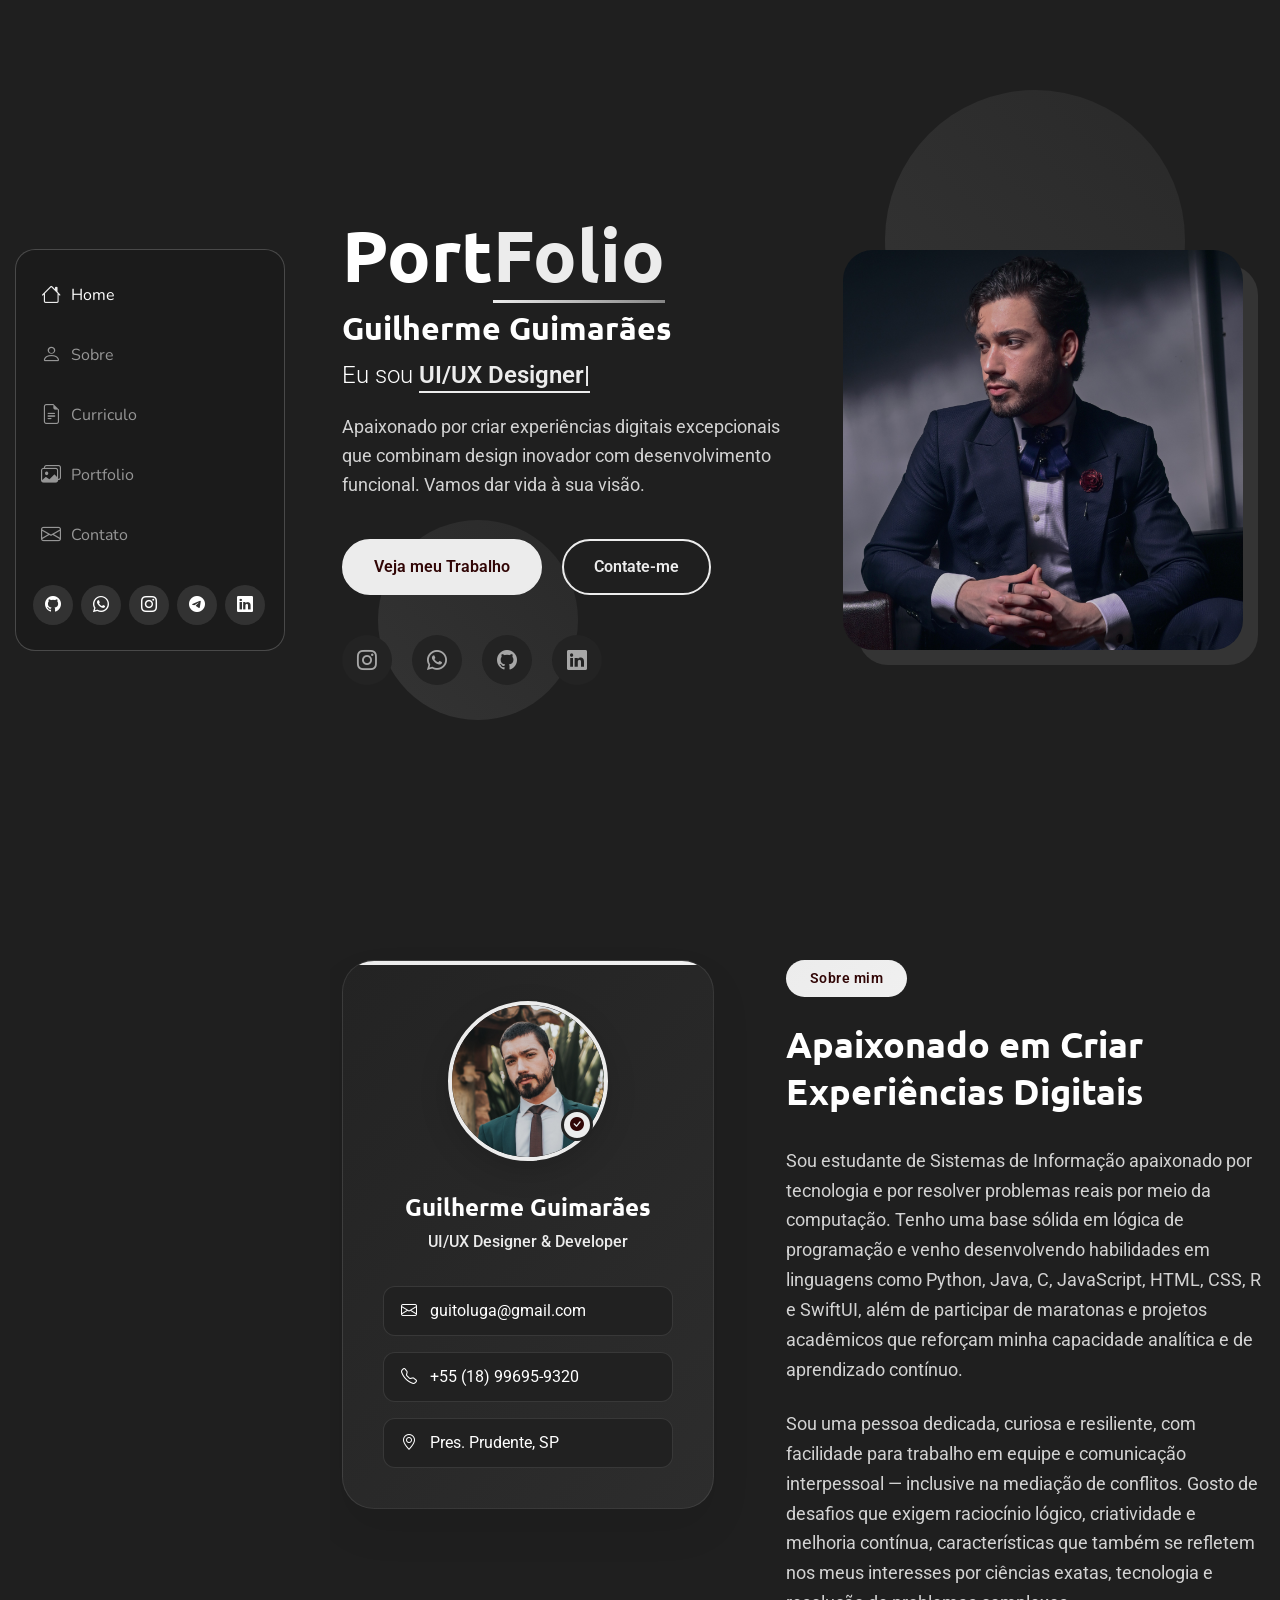
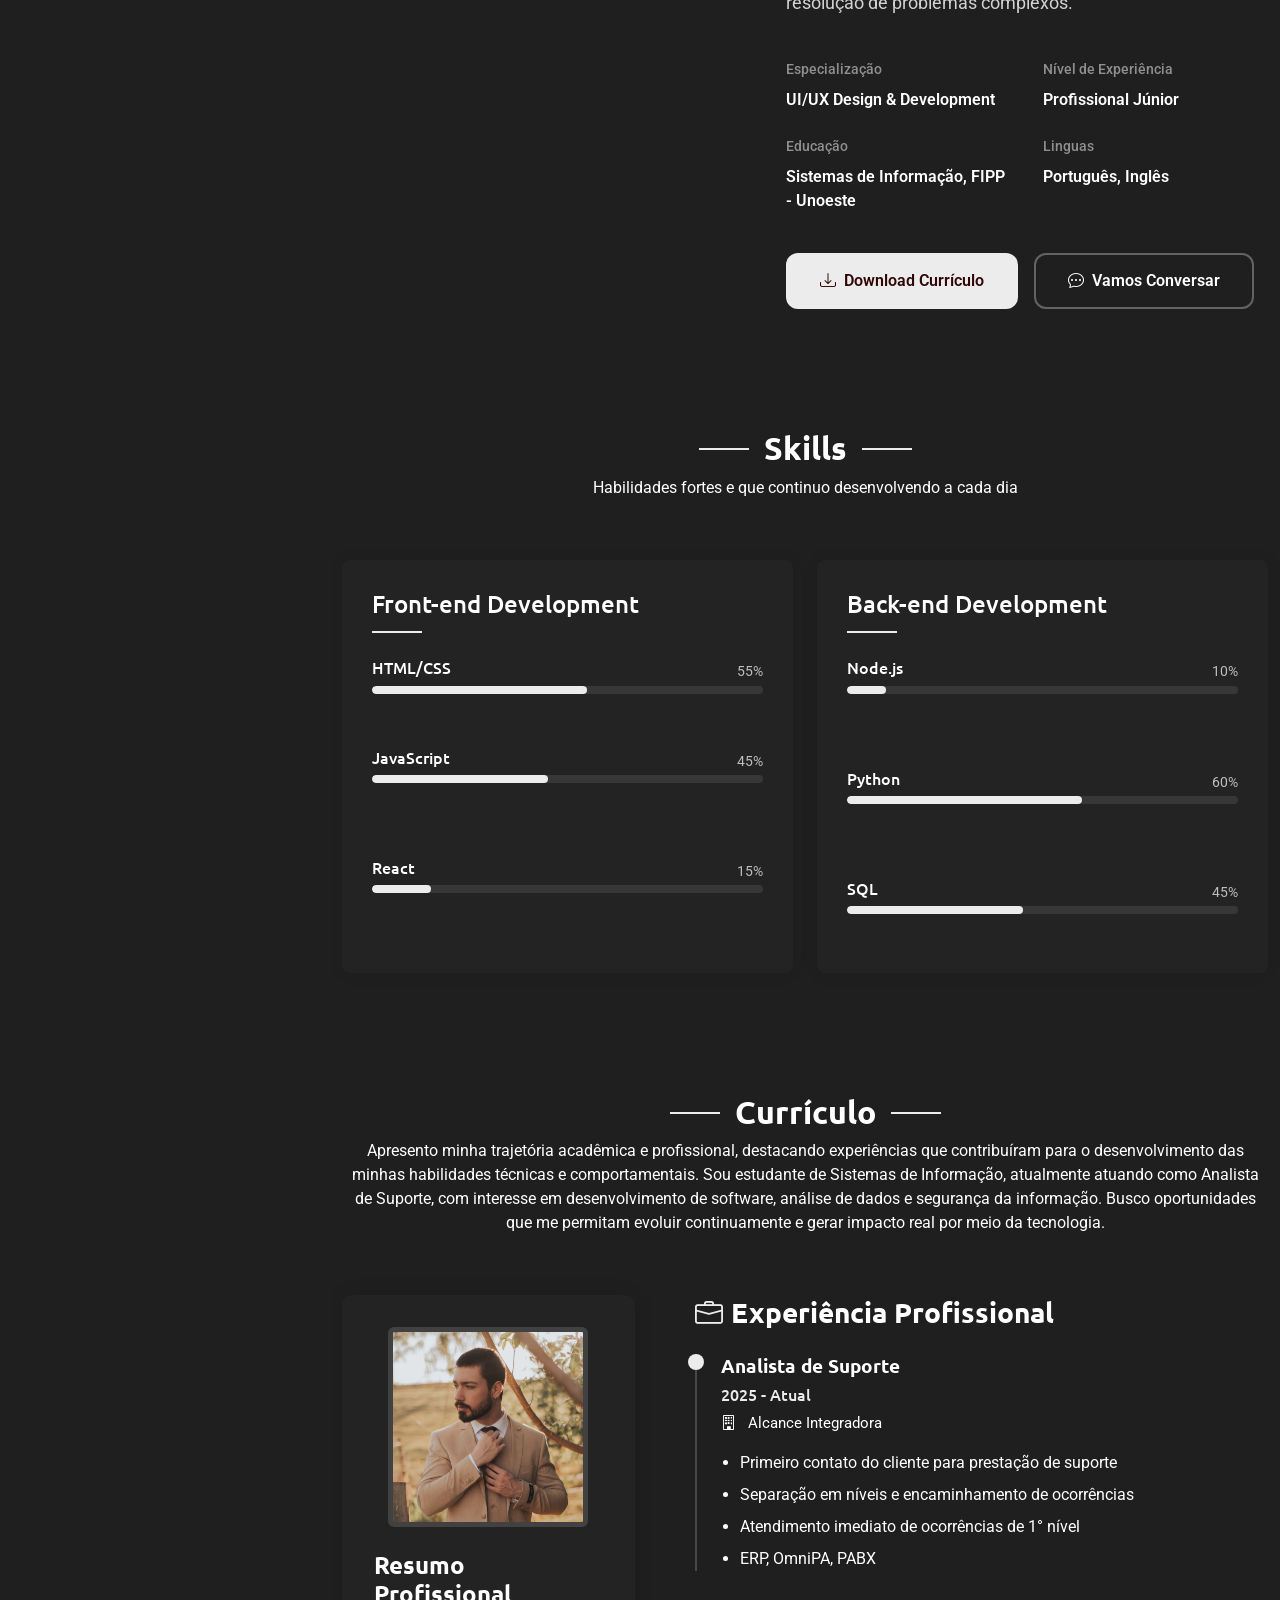
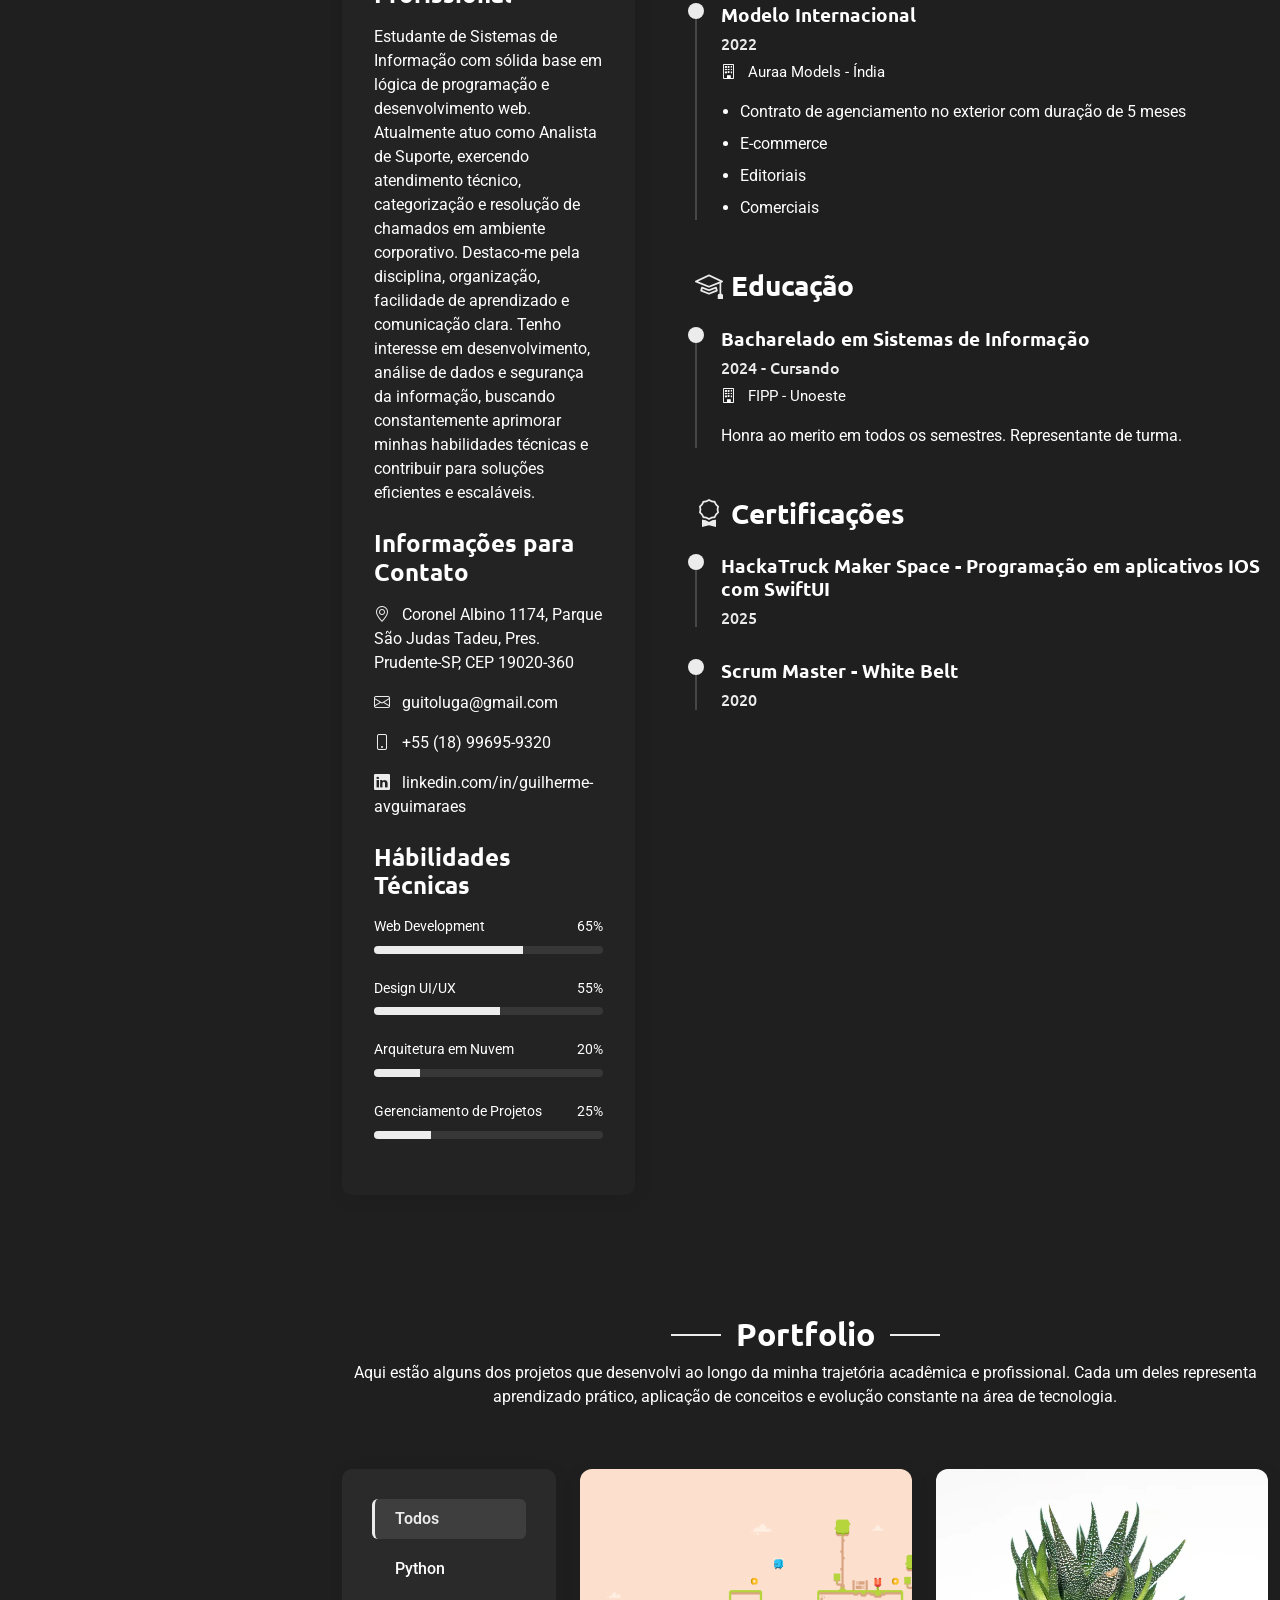
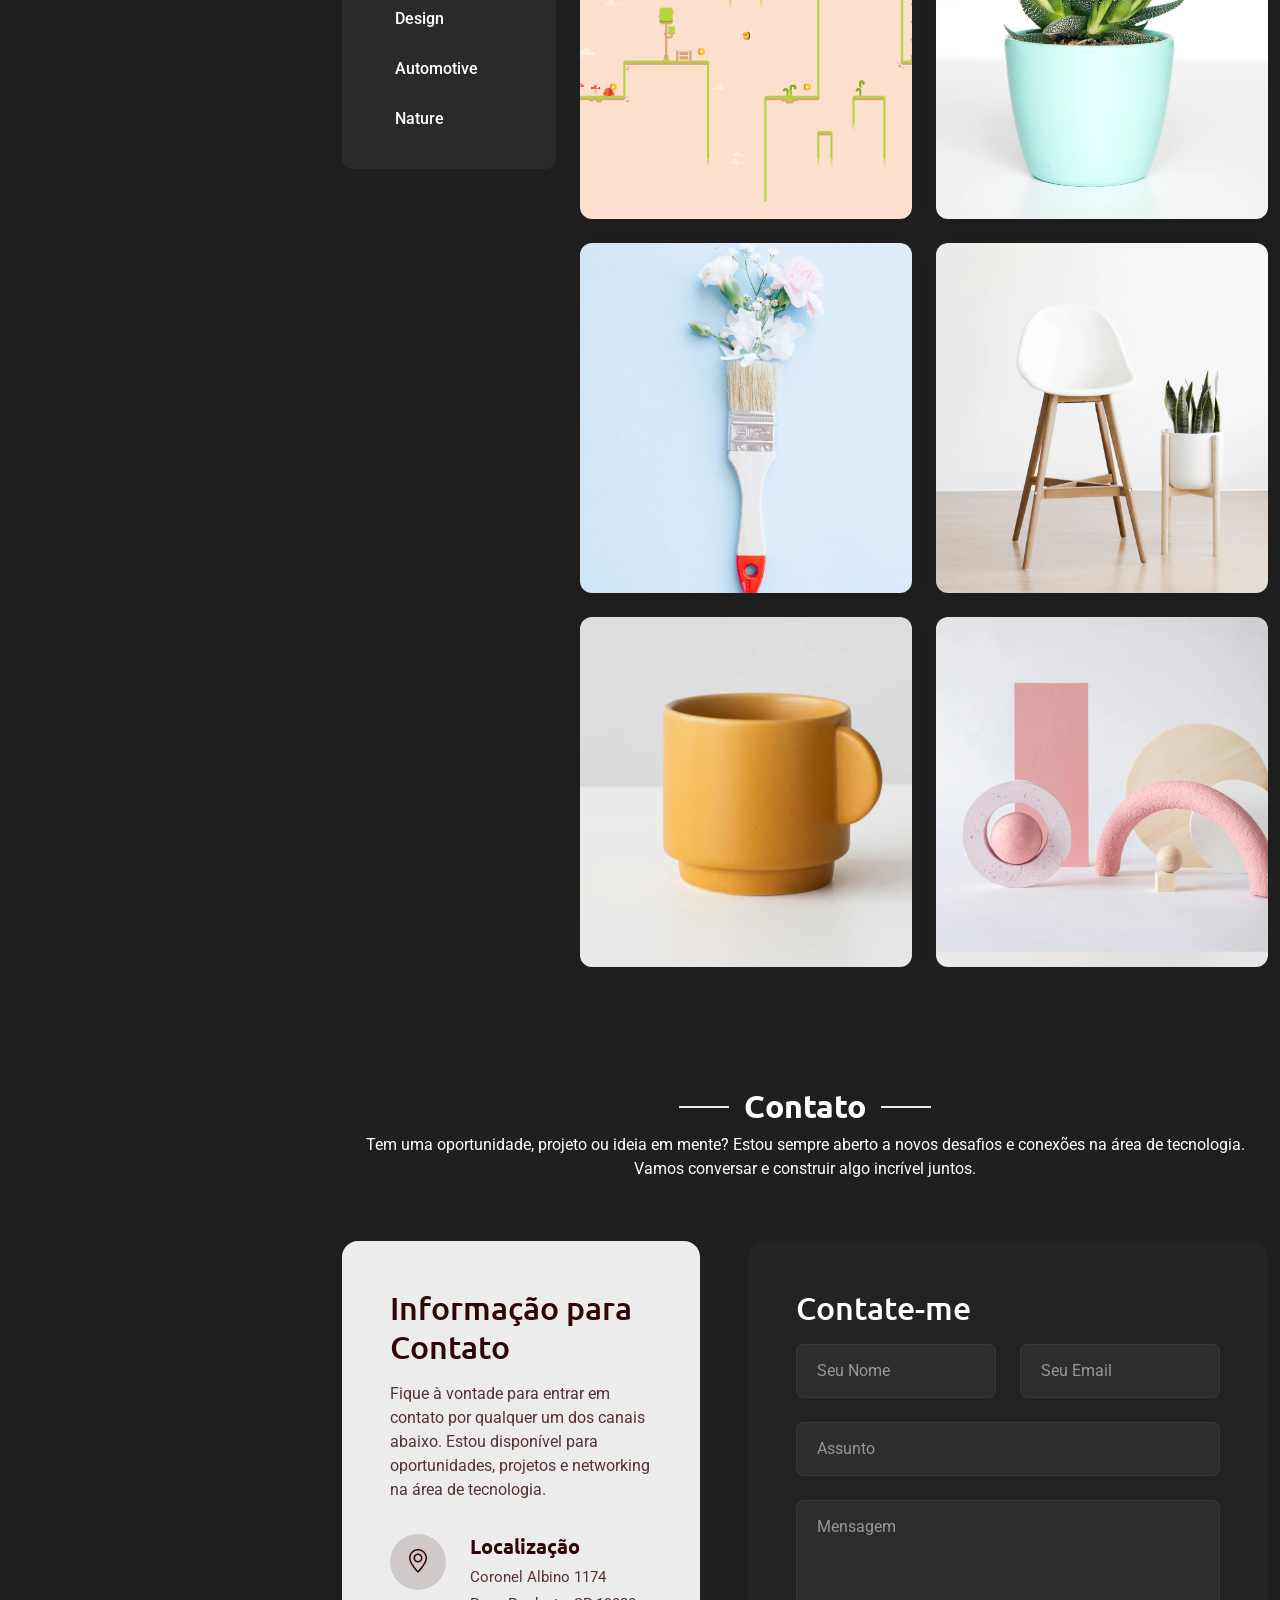
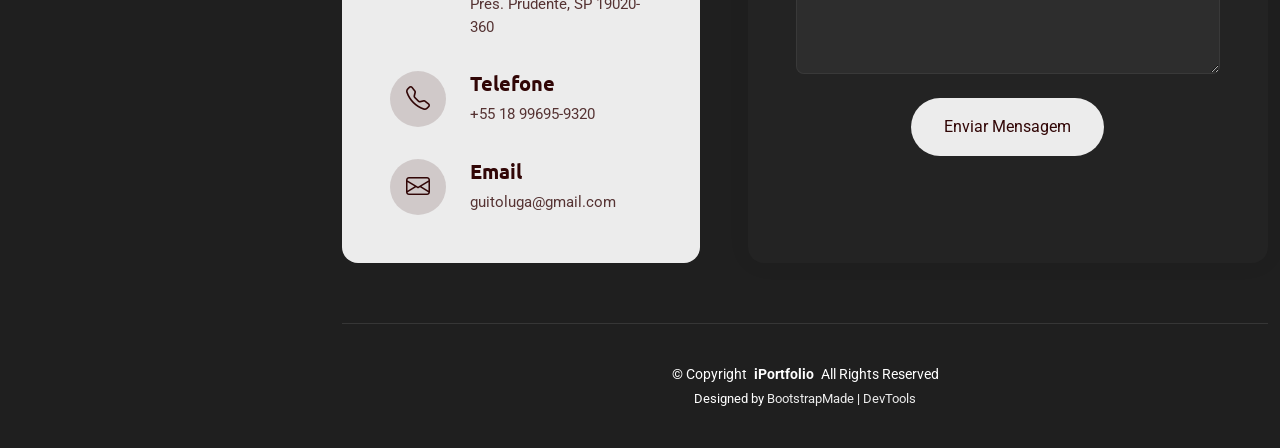
==== commit 5ea5e8fd: "Ajustes portfolio" ====
--- a/index.html
+++ b/index.html
@@ -48,24 +48,6 @@
           <li><a href="#about"><i class="bi bi-person navicon"></i> Sobre</a></li>
           <li><a href="#resume"><i class="bi bi-file-earmark-text navicon"></i> Curriculo</a></li>
           <li><a href="#portfolio"><i class="bi bi-images navicon"></i> Portfolio</a></li>
-          <li><a href="#services"><i class="bi bi-hdd-stack navicon"></i> Serviços</a></li>
-          <li class="dropdown"><a href="#"><i class="bi bi-menu-button navicon"></i> <span>Dropdown</span> <i class="bi bi-chevron-down toggle-dropdown"></i></a>
-            <ul>
-              <li><a href="#">Dropdown 1</a></li>
-              <li class="dropdown"><a href="#"><span>Deep Dropdown</span> <i class="bi bi-chevron-down toggle-dropdown"></i></a>
-                <ul>
-                  <li><a href="#">Deep Dropdown 1</a></li>
-                  <li><a href="#">Deep Dropdown 2</a></li>
-                  <li><a href="#">Deep Dropdown 3</a></li>
-                  <li><a href="#">Deep Dropdown 4</a></li>
-                  <li><a href="#">Deep Dropdown 5</a></li>
-                </ul>
-              </li>
-              <li><a href="#">Dropdown 2</a></li>
-              <li><a href="#">Dropdown 3</a></li>
-              <li><a href="#">Dropdown 4</a></li>
-            </ul>
-          </li>
           <li><a href="#contact"><i class="bi bi-envelope navicon"></i> Contato</a></li>
         </ul>
       </nav>
@@ -468,7 +450,7 @@
       <!-- Section Title -->
       <div class="container section-title" data-aos="fade-up">
         <h2>Portfolio</h2>
-        <p>Magnam dolores commodi suscipit. Necessitatibus eius consequatur ex aliquid fuga eum quidem. Sit sint consectetur velit. Quisquam quos quisquam cupiditate. Et nemo qui impedit suscipit alias ea. Quia fugiat sit in iste officiis commodi quidem hic quas.</p>
+        <p>Aqui estão alguns dos projetos que desenvolvi ao longo da minha trajetória acadêmica e profissional. Cada um deles representa aprendizado prático, aplicação de conceitos e evolução constante na área de tecnologia.</p>
       </div><!-- End Section Title -->
 
       <div class="container" data-aos="fade-up" data-aos-delay="100">
@@ -479,8 +461,8 @@
             <div class="col-lg-3 filter-sidebar">
               <div class="filters-wrapper" data-aos="fade-right" data-aos-delay="150">
                 <ul class="portfolio-filters isotope-filters">
-                  <li data-filter="*" class="filter-active">All Projects</li>
-                  <li data-filter=".filter-photography">Photography</li>
+                  <li data-filter="*" class="filter-active">Todos</li>
+                  <li data-filter=".filter-python">Python</li>
                   <li data-filter=".filter-design">Design</li>
                   <li data-filter=".filter-automotive">Automotive</li>
                   <li data-filter=".filter-nature">Nature</li>
@@ -491,16 +473,16 @@
             <div class="col-lg-9">
               <div class="row gy-4 portfolio-container isotope-container" data-aos="fade-up" data-aos-delay="200">
 
-                <div class="col-lg-6 col-md-6 portfolio-item isotope-item filter-photography">
+                <div class="col-lg-6 col-md-6 portfolio-item isotope-item filter-python">
                   <div class="portfolio-wrap">
-                    <img src="assets/img/portfolio/portfolio-portrait-1.webp" class="img-fluid" alt="Portfolio Image" loading="lazy">
+                    <img src="assets/img/portfolio/platform-game.png" class="img-fluid" alt="Portfolio Image" loading="lazy">
                     <div class="portfolio-info">
                       <div class="content">
-                        <span class="category">Photography</span>
-                        <h4>Capturing Moments</h4>
+                        <span class="category">Python</span>
+                        <h4>Pygame Platform Game</h4>
                         <div class="portfolio-links">
-                          <a href="assets/img/portfolio/portfolio-portrait-1.webp" class="glightbox" title="Capturing Moments"><i class="bi bi-plus-lg"></i></a>
-                          <a href="portfolio-details.html" title="More Details"><i class="bi bi-arrow-right"></i></a>
+                          <a href="assets/img/portfolio/platform-game.png" class="glightbox" title="Pygame Platform Game"><i class="bi bi-plus-lg"></i></a>
+                          <a href="portfolio-details-pygame.html" title="More Details"><i class="bi bi-arrow-right"></i></a>
                         </div>
                       </div>
                     </div>
@@ -523,7 +505,7 @@
                   </div>
                 </div><!-- End Portfolio Item -->
 
-                <div class="col-lg-6 col-md-6 portfolio-item isotope-item filter-automotive">
+                <div class="col-lg-6 col-md-6 portfolio-item isotope-item filter-nature">
                   <div class="portfolio-wrap">
                     <img src="assets/img/portfolio/portfolio-portrait-2.webp" class="img-fluid" alt="Portfolio Image" loading="lazy">
                     <div class="portfolio-info">
--- a/assets/css/main.css
+++ b/assets/css/main.css
@@ -2560,6 +2560,25 @@
   }
 }
 
+.swiper {
+  width: 100%;
+  height: 100%; /* ajuste conforme desejar */
+}
+
+.swiper-slide {
+  display: flex;
+  align-items: center;
+  justify-content: center;
+  overflow: hidden;
+}
+
+.swiper-slide img {
+  width: 100%;
+  height: 100%;
+  object-fit: cover;
+  object-position: center 40%;
+}
+
 /*--------------------------------------------------------------
 # Starter Section Section
 --------------------------------------------------------------*/
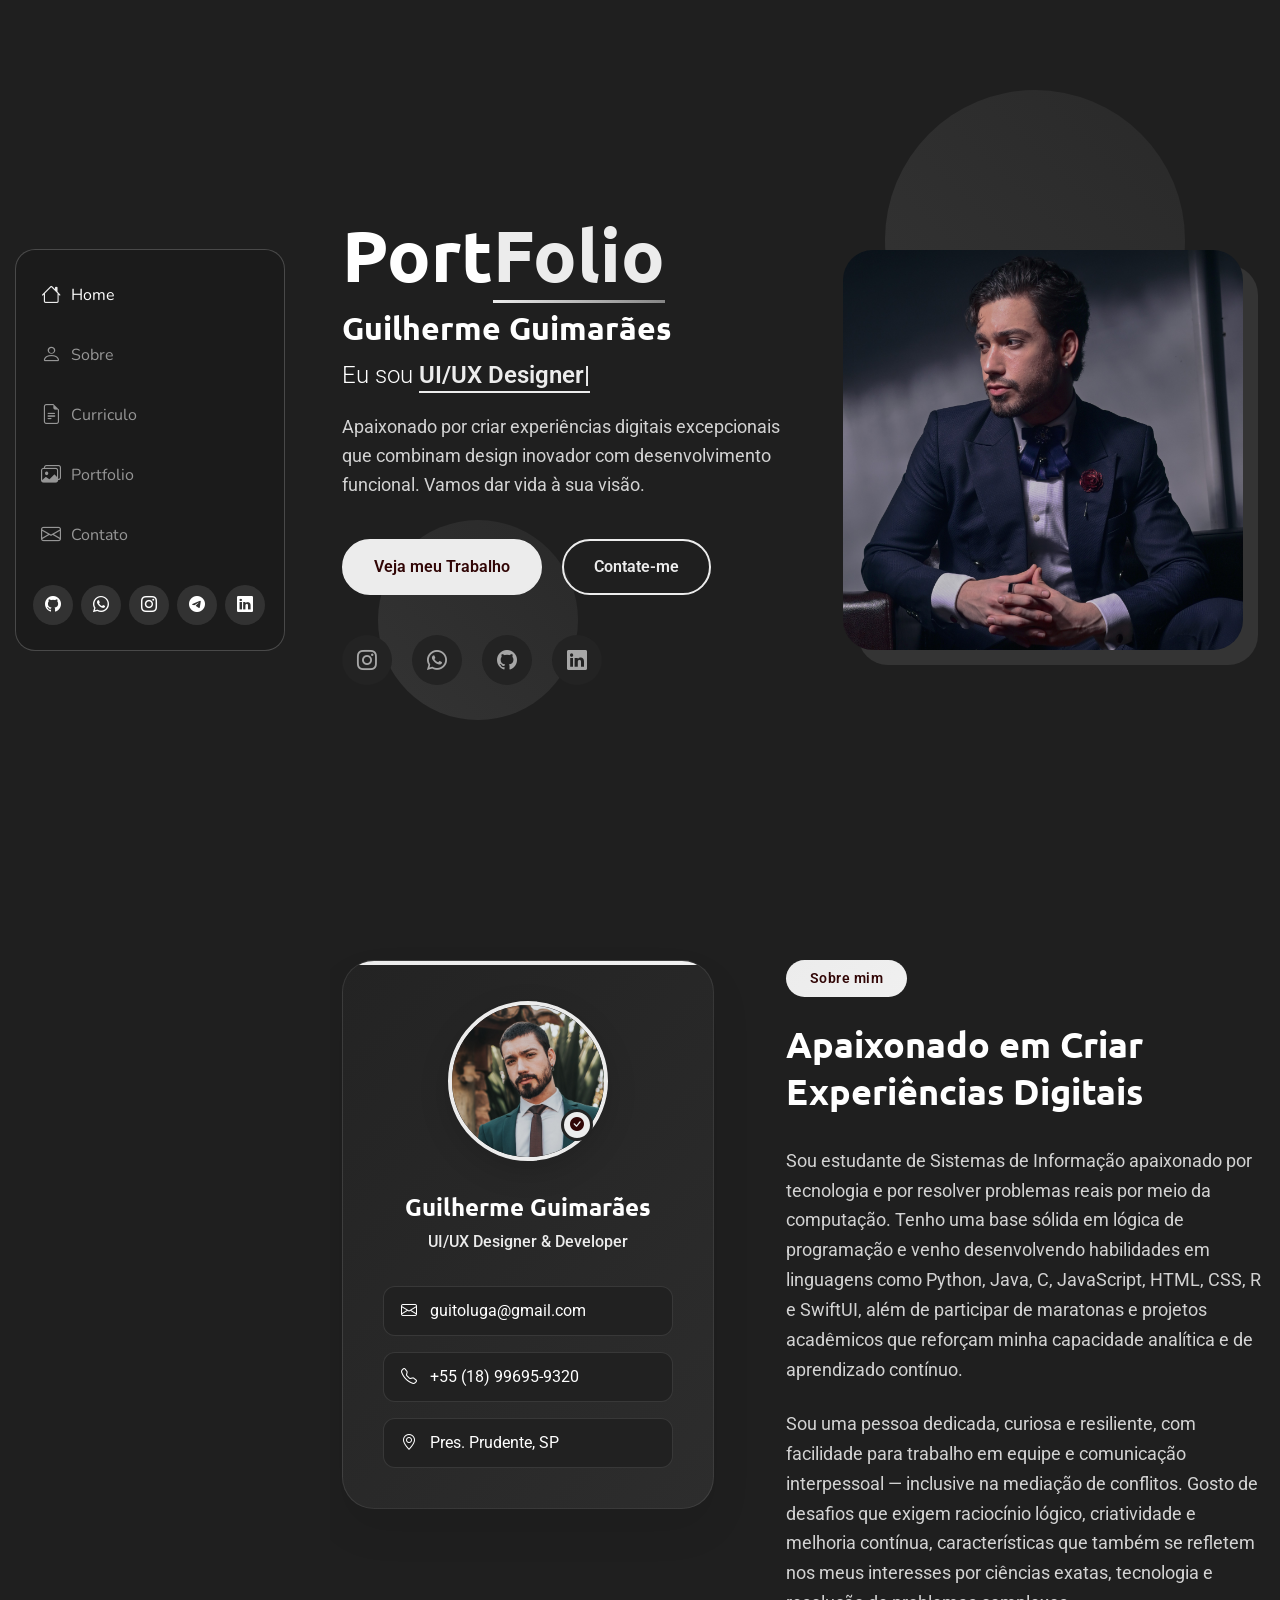
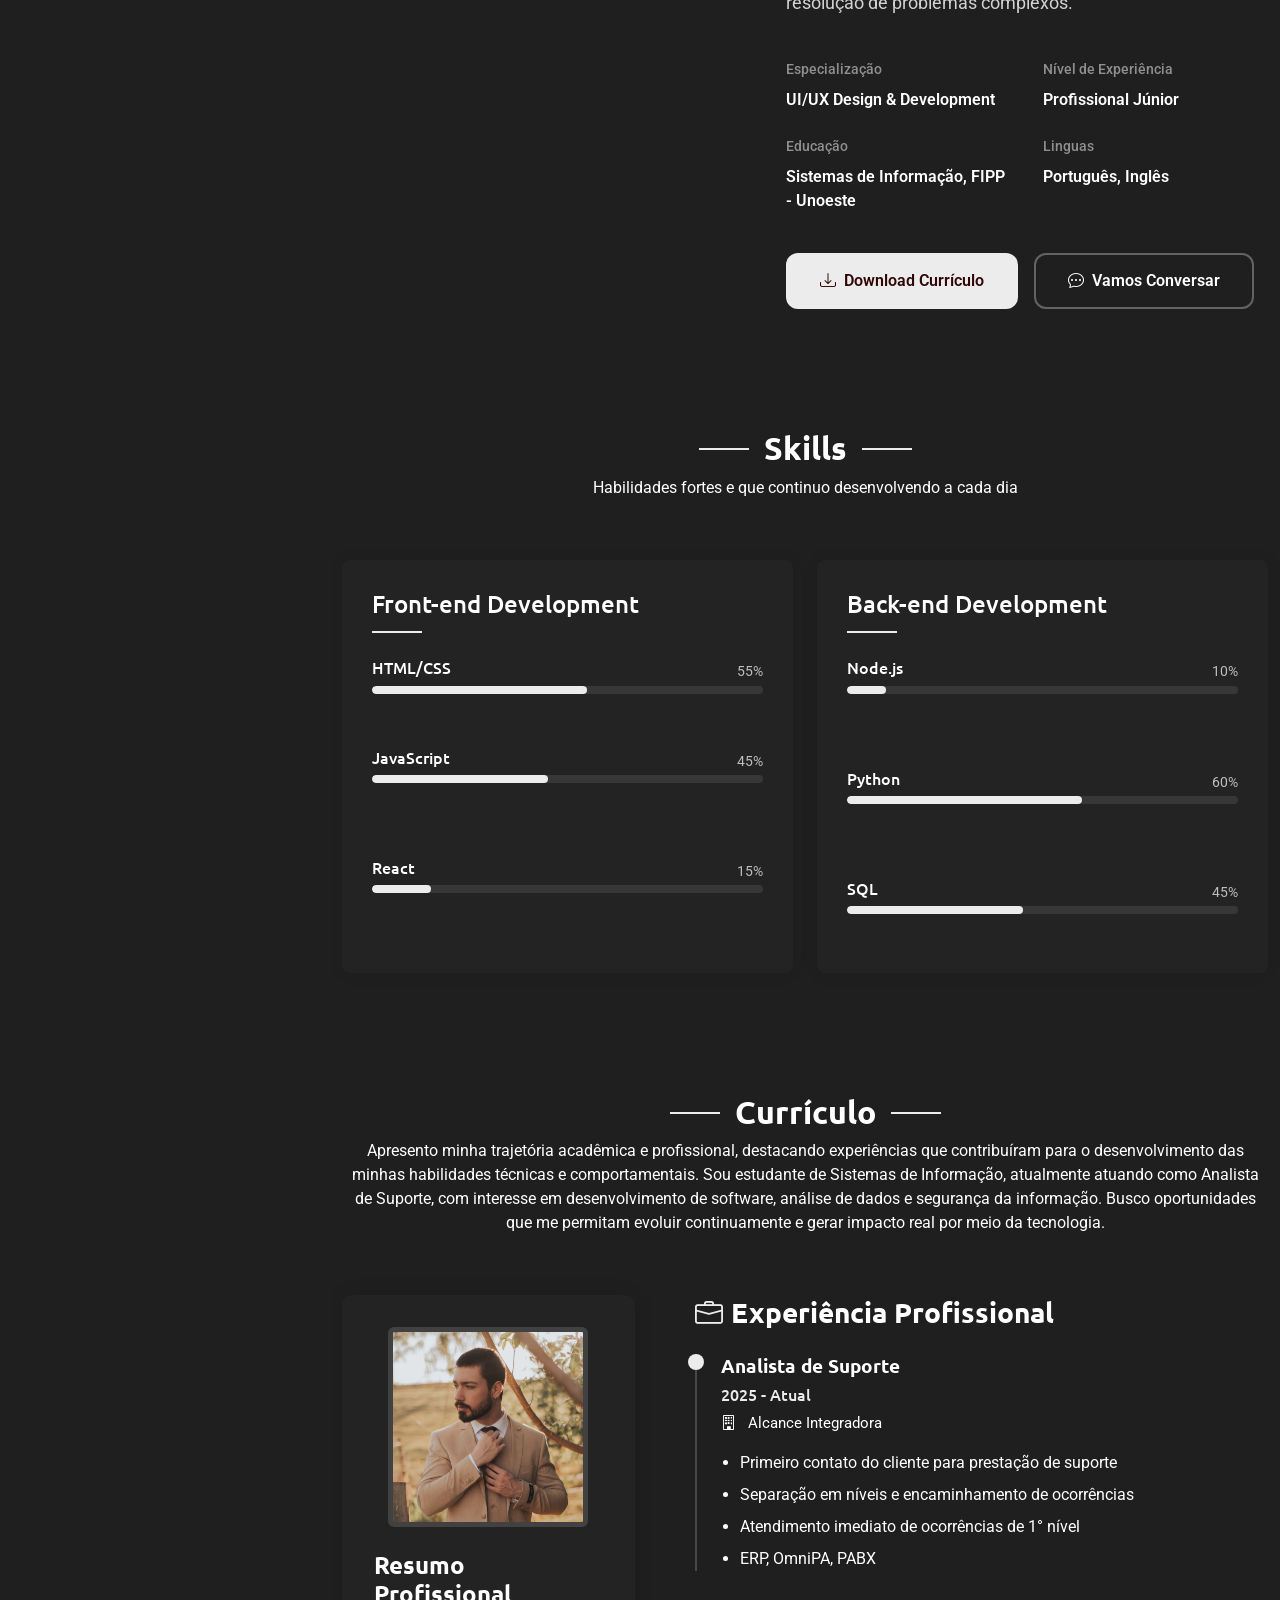
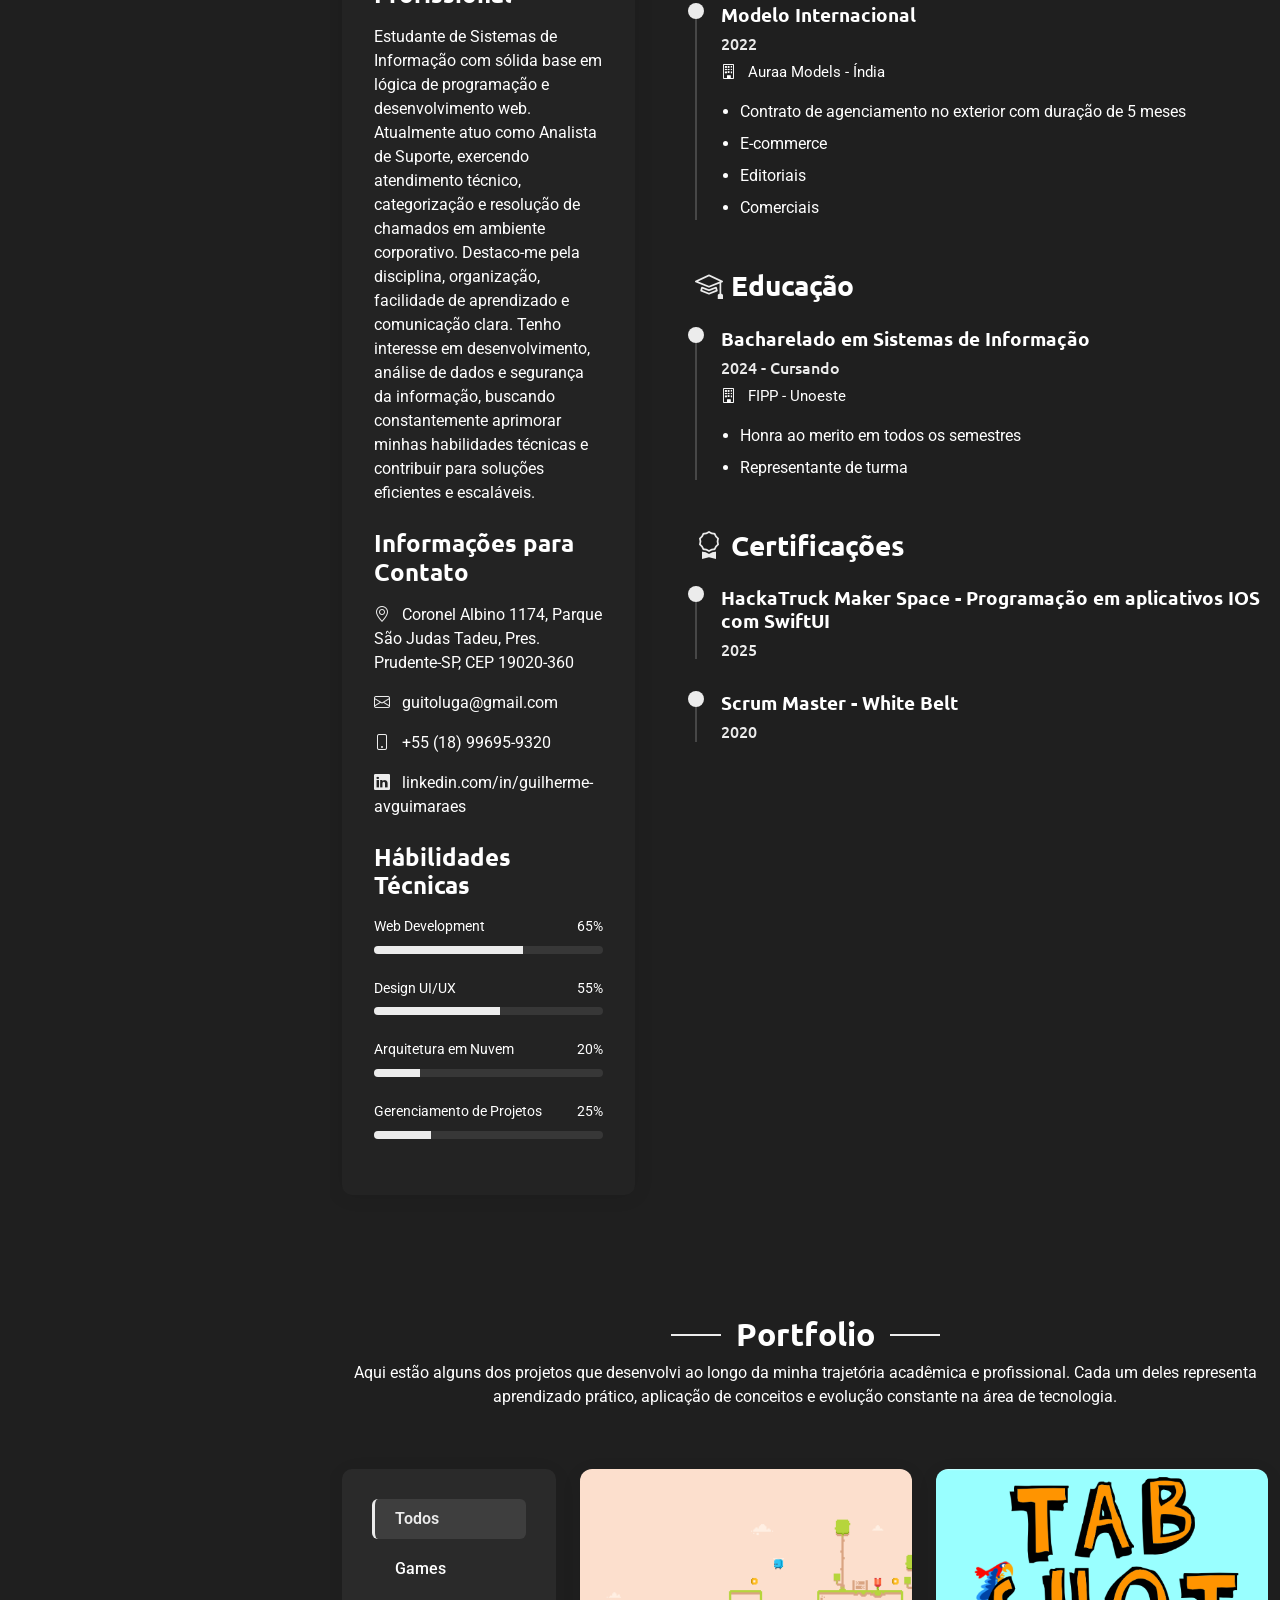
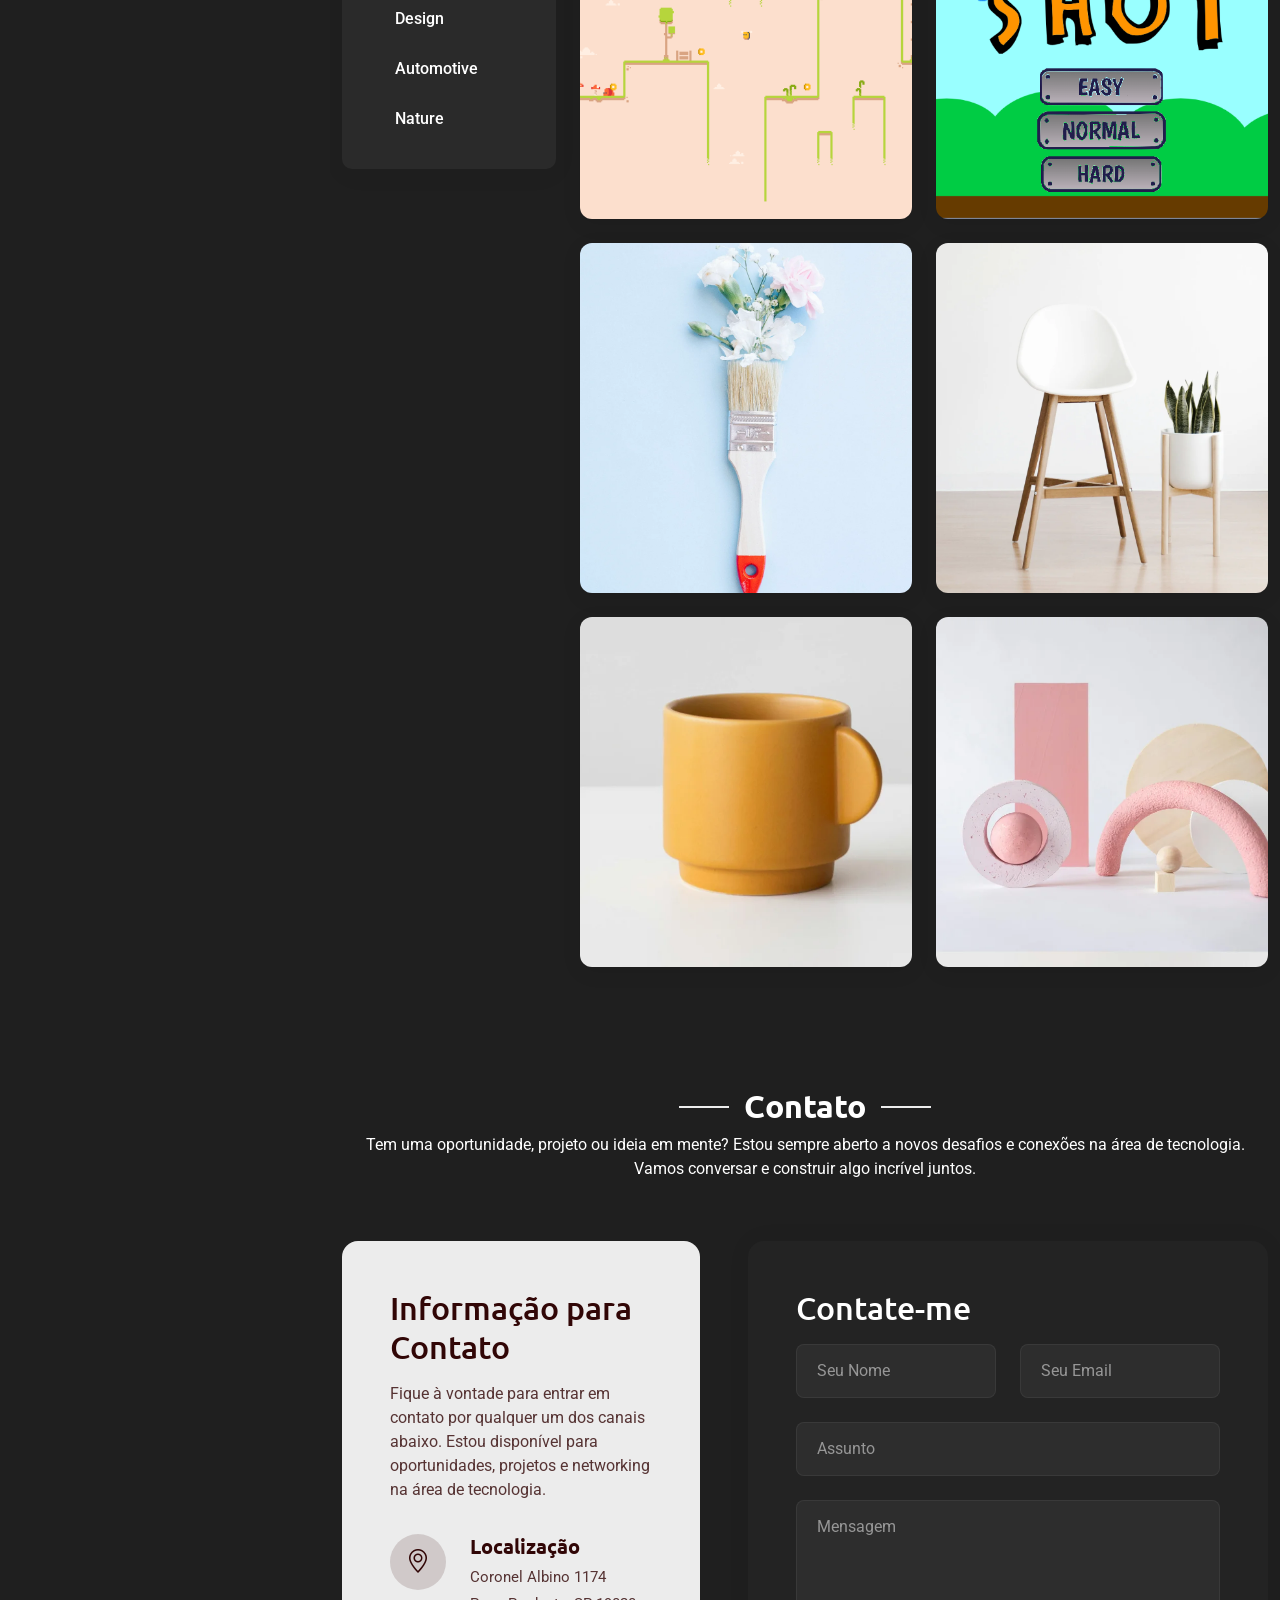
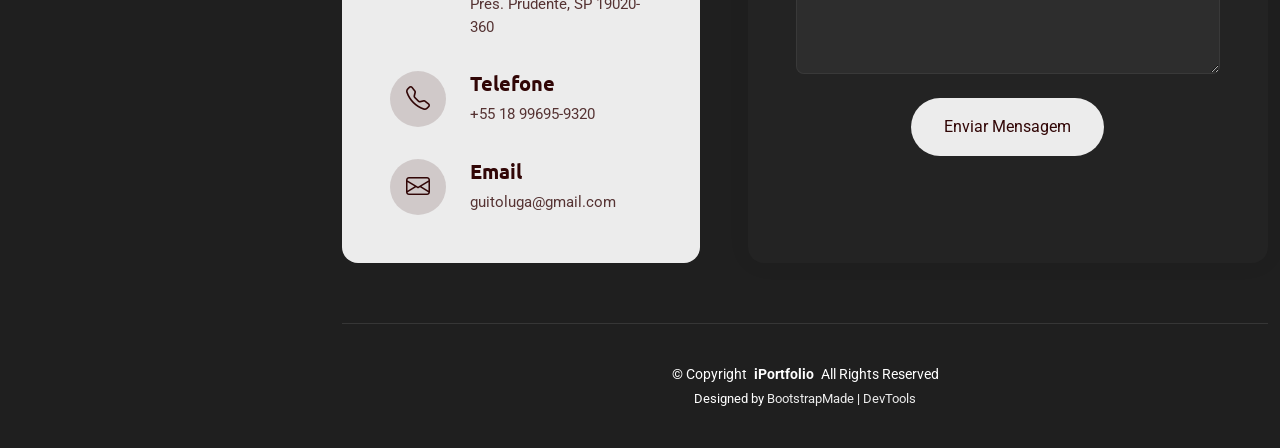
==== commit 8a31d747: "Atualização portifolio - add jogo ao portifolio" ====
--- a/index.html
+++ b/index.html
@@ -54,7 +54,7 @@
 
       <div class="social-links text-center">
         <a href="https://github.com/Tolugaa" target="_blank" class="github"><i class="bi bi-github"></i></a>
-        <a href="https://w.app/guilhermeguimaraes" target="_blank" class="whatsapp"><i class="bi bi-whatsapp"></i></a>
+        <a href="https://wa.me/5518996959320" target="_blank" class="whatsapp"><i class="bi bi-whatsapp"></i></a>
         <a href="https://www.instagram.com/iamguima.gui?igsh=M2hkMmR0eHQxbnY1" target="_blank" class="instagram"><i class="bi bi-instagram"></i></a>
         <a href="https://t.me/GuilhermeAVG" target="_blank" class="telegram"><i class="bi bi-telegram"></i></a>
         <a href="https://www.linkedin.com/in/guilherme-avguimaraes/" target="_blank" class="linkedin"><i class="bi bi-linkedin"></i></a>
@@ -93,7 +93,7 @@
 
                 <div class="social-links">
                   <a href="https://www.instagram.com/iamguima.gui?igsh=M2hkMmR0eHQxbnY1" target="_blank"><i class="bi bi-instagram"></i></a>
-                  <a href="https://w.app/guilhermeguimaraes" target="_blank"><i class="bi bi-whatsapp"></i></a>
+                  <a href="https://wa.me/5518996959320" target="_blank"><i class="bi bi-whatsapp"></i></a>
                   <a href="https://github.com/Tolugaa" target="_blank"><i class="bi bi-github"></i></a>
                   <a href="https://www.linkedin.com/in/guilherme-avguimaraes/" target="_blank"><i class="bi bi-linkedin"></i></a>
                 </div>
@@ -191,11 +191,11 @@
               </div>
 
               <div class="cta-section">
-                <a href="#" class="btn btn-primary">
+                <a href="assets\cv\Curriculo Guilherme Guimaraes.pdf" target="_blank" class="btn btn-primary">
                   <i class="bi bi-download"></i>
                   Download Currículo
                 </a>
-                <a href="https://w.app/guilhermeguimaraes" class="btn btn-outline">
+                <a href="https://wa.me/5518996959320" target="_blank" class="btn btn-outline">
                   <i class="bi bi-chat-dots"></i>
                   Vamos Conversar
                 </a>
@@ -419,7 +419,10 @@
                 <h4>Bacharelado em Sistemas de Informação</h4>
                 <h5>2024 - Cursando</h5>
                 <p class="company"><i class="bi bi-building"></i> FIPP - Unoeste</p>
-                <p>Honra ao merito em todos os semestres. Representante de turma.</p>
+                <ul>
+                  <li>Honra ao merito em todos os semestres</li>
+                  <li>Representante de turma</li>
+                </ul>
               </div>
             </div>
 
@@ -462,7 +465,7 @@
               <div class="filters-wrapper" data-aos="fade-right" data-aos-delay="150">
                 <ul class="portfolio-filters isotope-filters">
                   <li data-filter="*" class="filter-active">Todos</li>
-                  <li data-filter=".filter-python">Python</li>
+                  <li data-filter=".filter-game">Games</li>
                   <li data-filter=".filter-design">Design</li>
                   <li data-filter=".filter-automotive">Automotive</li>
                   <li data-filter=".filter-nature">Nature</li>
@@ -473,12 +476,12 @@
             <div class="col-lg-9">
               <div class="row gy-4 portfolio-container isotope-container" data-aos="fade-up" data-aos-delay="200">
 
-                <div class="col-lg-6 col-md-6 portfolio-item isotope-item filter-python">
+                <div class="col-lg-6 col-md-6 portfolio-item isotope-item filter-game">
                   <div class="portfolio-wrap">
                     <img src="assets/img/portfolio/platform-game.png" class="img-fluid" alt="Portfolio Image" loading="lazy">
                     <div class="portfolio-info">
                       <div class="content">
-                        <span class="category">Python</span>
+                        <span class="category">Games</span>
                         <h4>Pygame Platform Game</h4>
                         <div class="portfolio-links">
                           <a href="assets/img/portfolio/platform-game.png" class="glightbox" title="Pygame Platform Game"><i class="bi bi-plus-lg"></i></a>
@@ -489,16 +492,16 @@
                   </div>
                 </div><!-- End Portfolio Item -->
 
-                <div class="col-lg-6 col-md-6 portfolio-item isotope-item filter-design">
+                <div class="col-lg-6 col-md-6 portfolio-item isotope-item filter-game">
                   <div class="portfolio-wrap">
-                    <img src="assets/img/portfolio/portfolio-2.webp" class="img-fluid" alt="Portfolio Image" loading="lazy">
+                    <img src="assets/img/portfolio/scratch-game-menu.png" class="img-fluid" alt="Portfolio Image" loading="lazy">
                     <div class="portfolio-info">
                       <div class="content">
-                        <span class="category">Web Design</span>
-                        <h4>Woodcraft Design</h4>
+                        <span class="category">Games</span>
+                        <h4>Jogo Educacional Scratch</h4>
                         <div class="portfolio-links">
-                          <a href="assets/img/portfolio/portfolio-2.webp" class="glightbox" title="Woodcraft Design"><i class="bi bi-plus-lg"></i></a>
-                          <a href="portfolio-details.html" title="More Details"><i class="bi bi-arrow-right"></i></a>
+                          <a href="assets/img/portfolio/scratch-game-menu.png" class="glightbox" title="Jogo Educacional Scratch"><i class="bi bi-plus-lg"></i></a>
+                          <a href="portfolio-details-scratch-game.html" title="More Details"><i class="bi bi-arrow-right"></i></a>
                         </div>
                       </div>
                     </div>
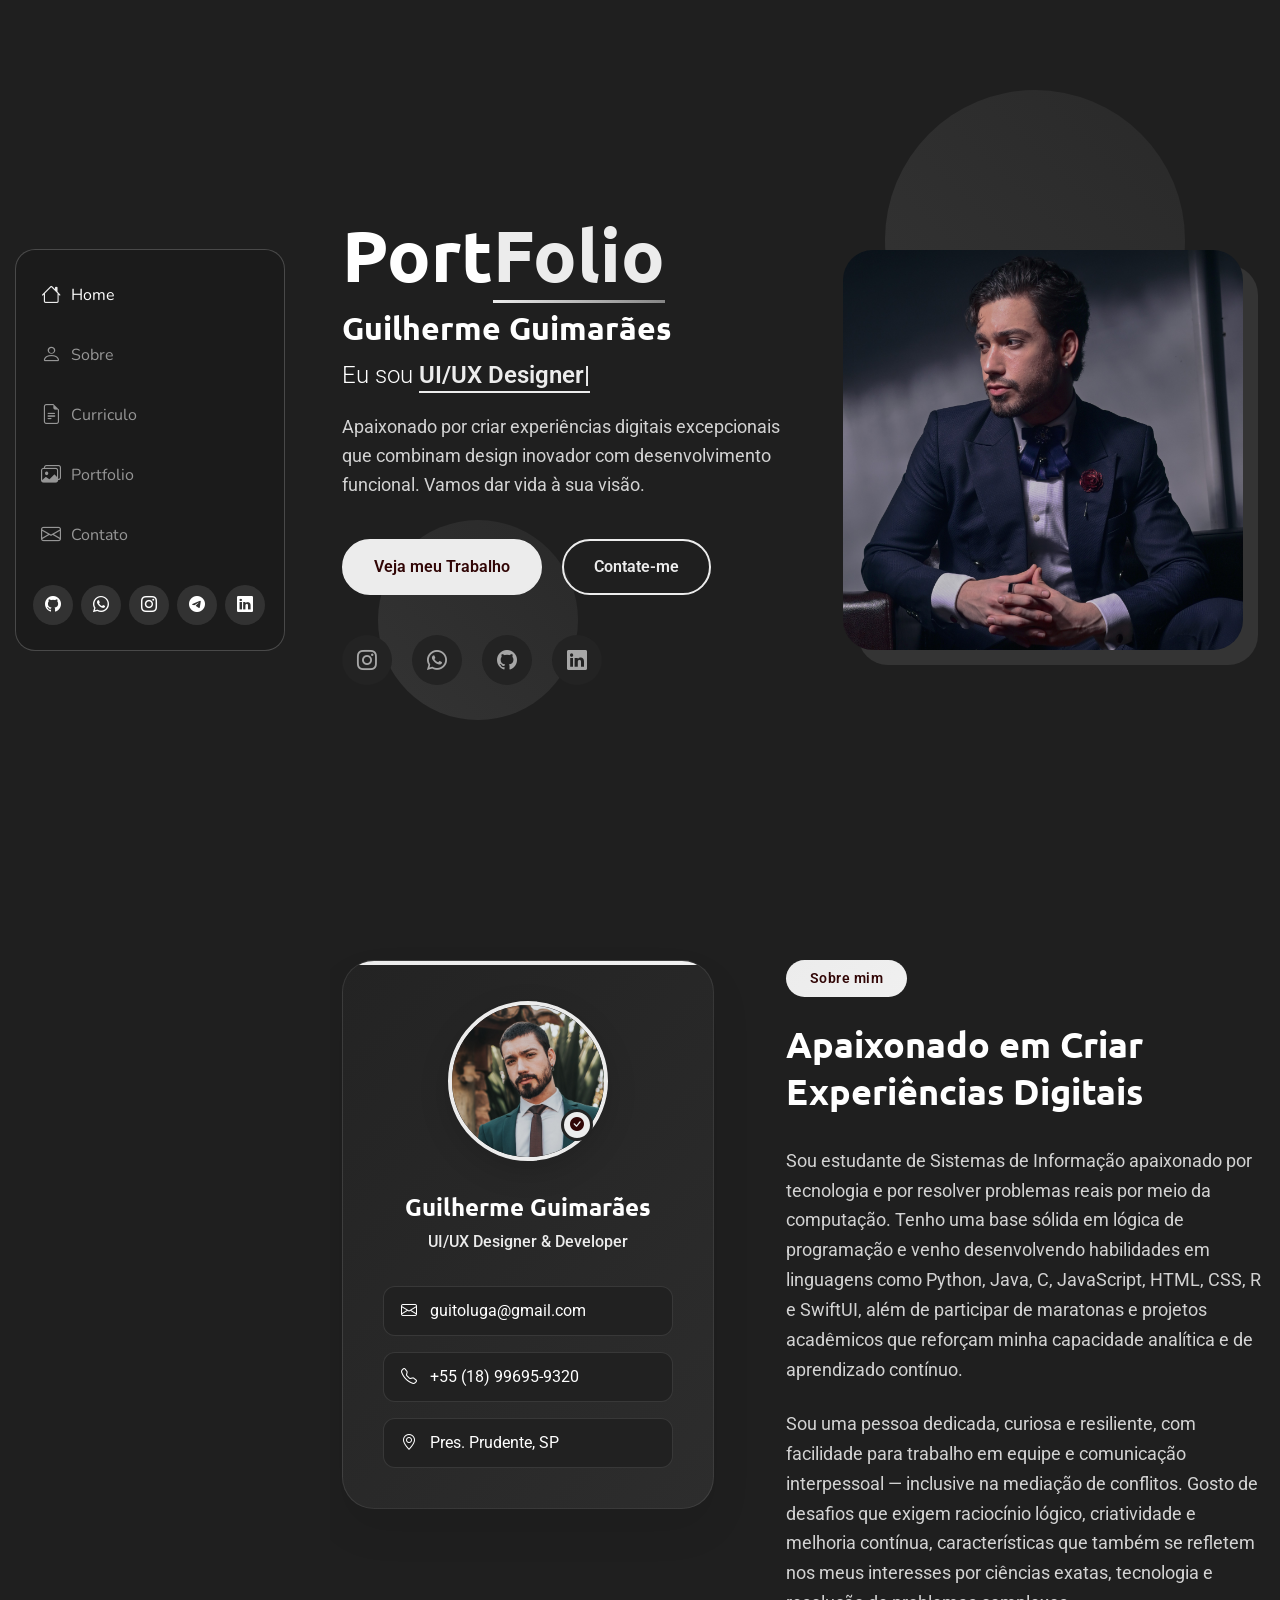
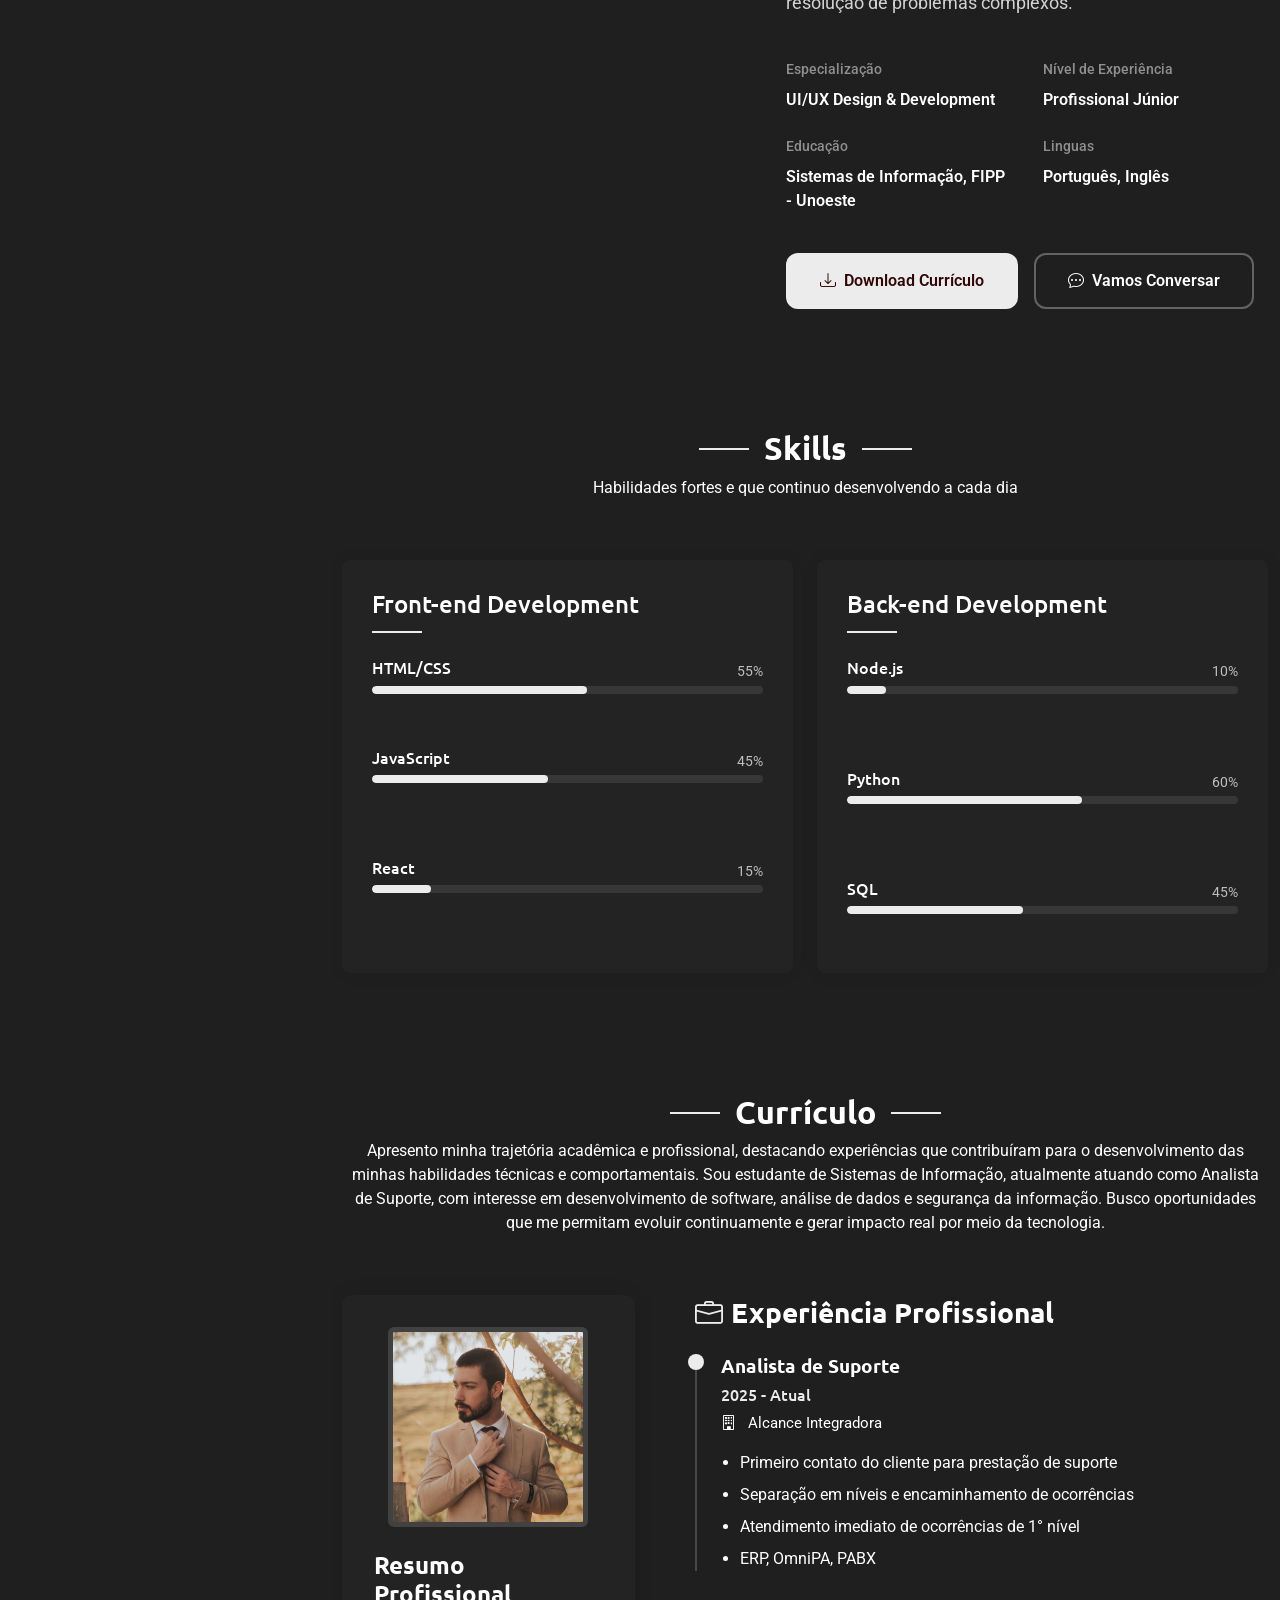
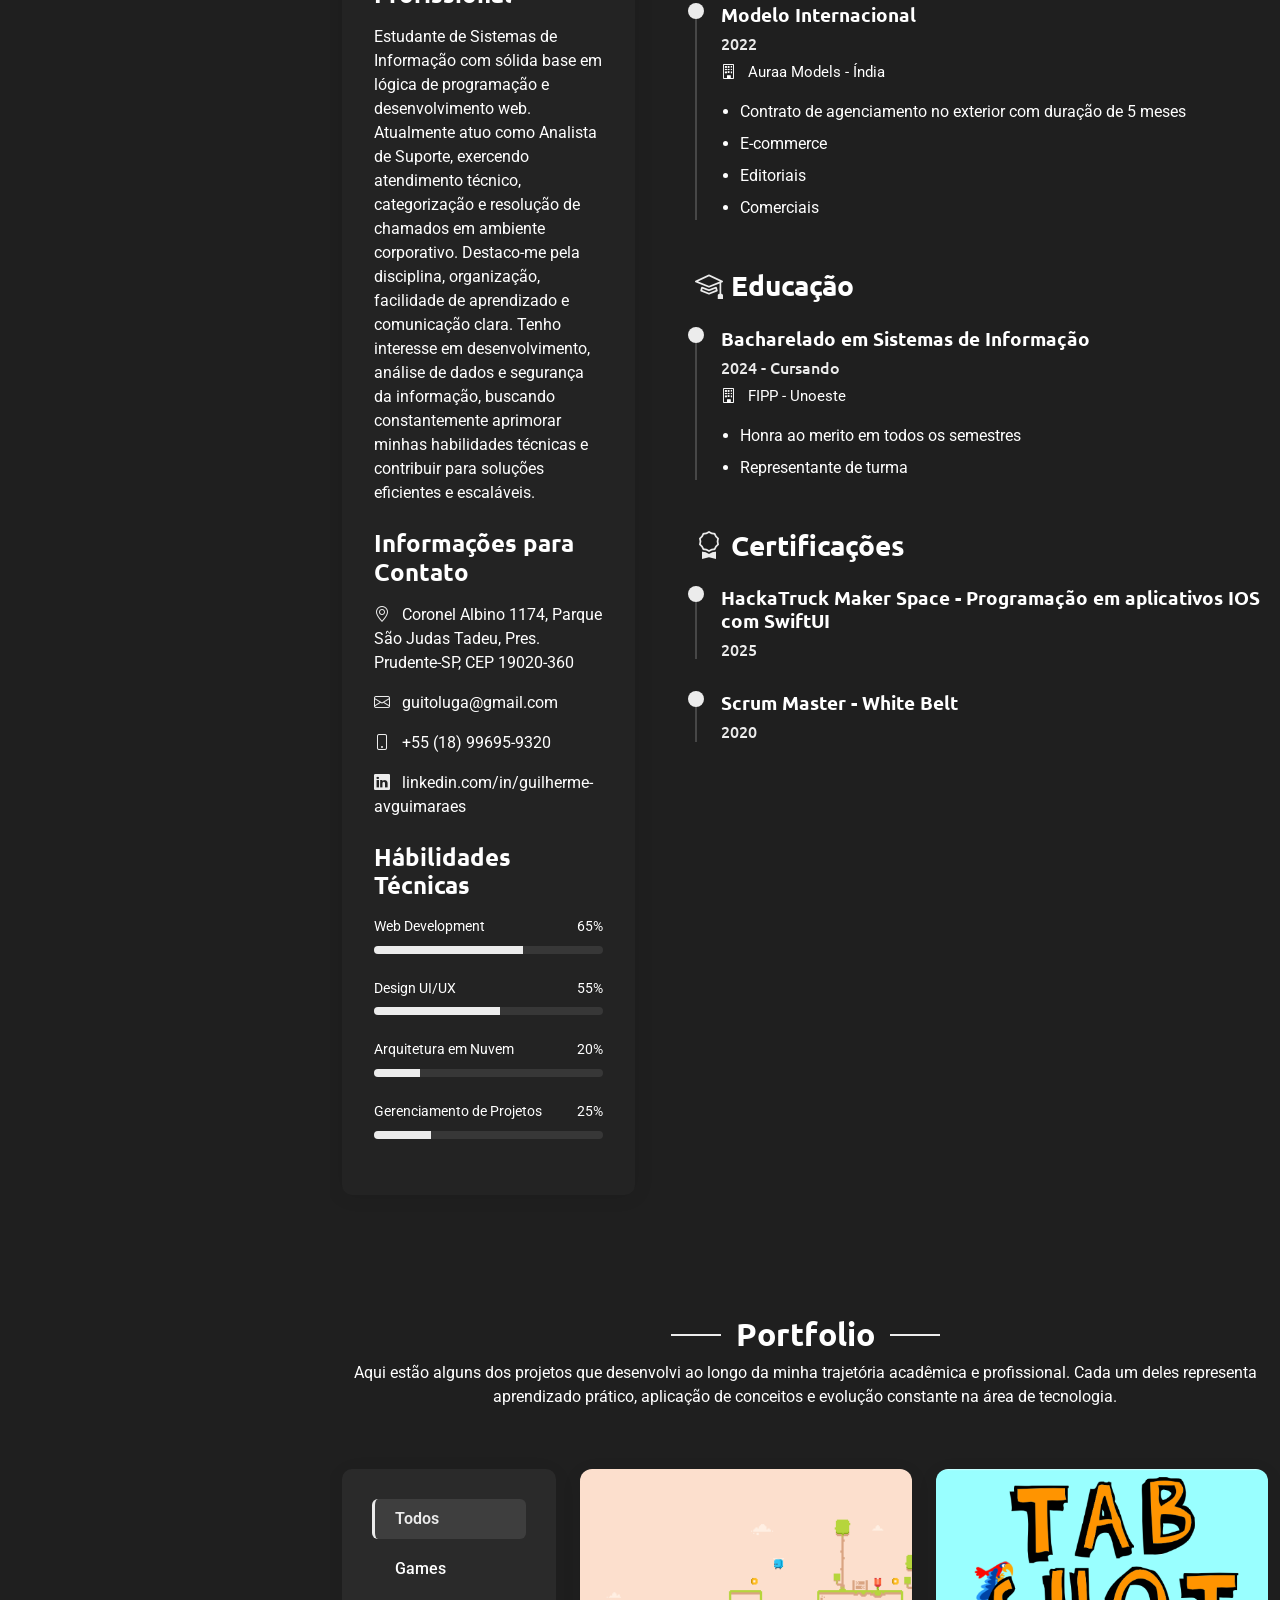
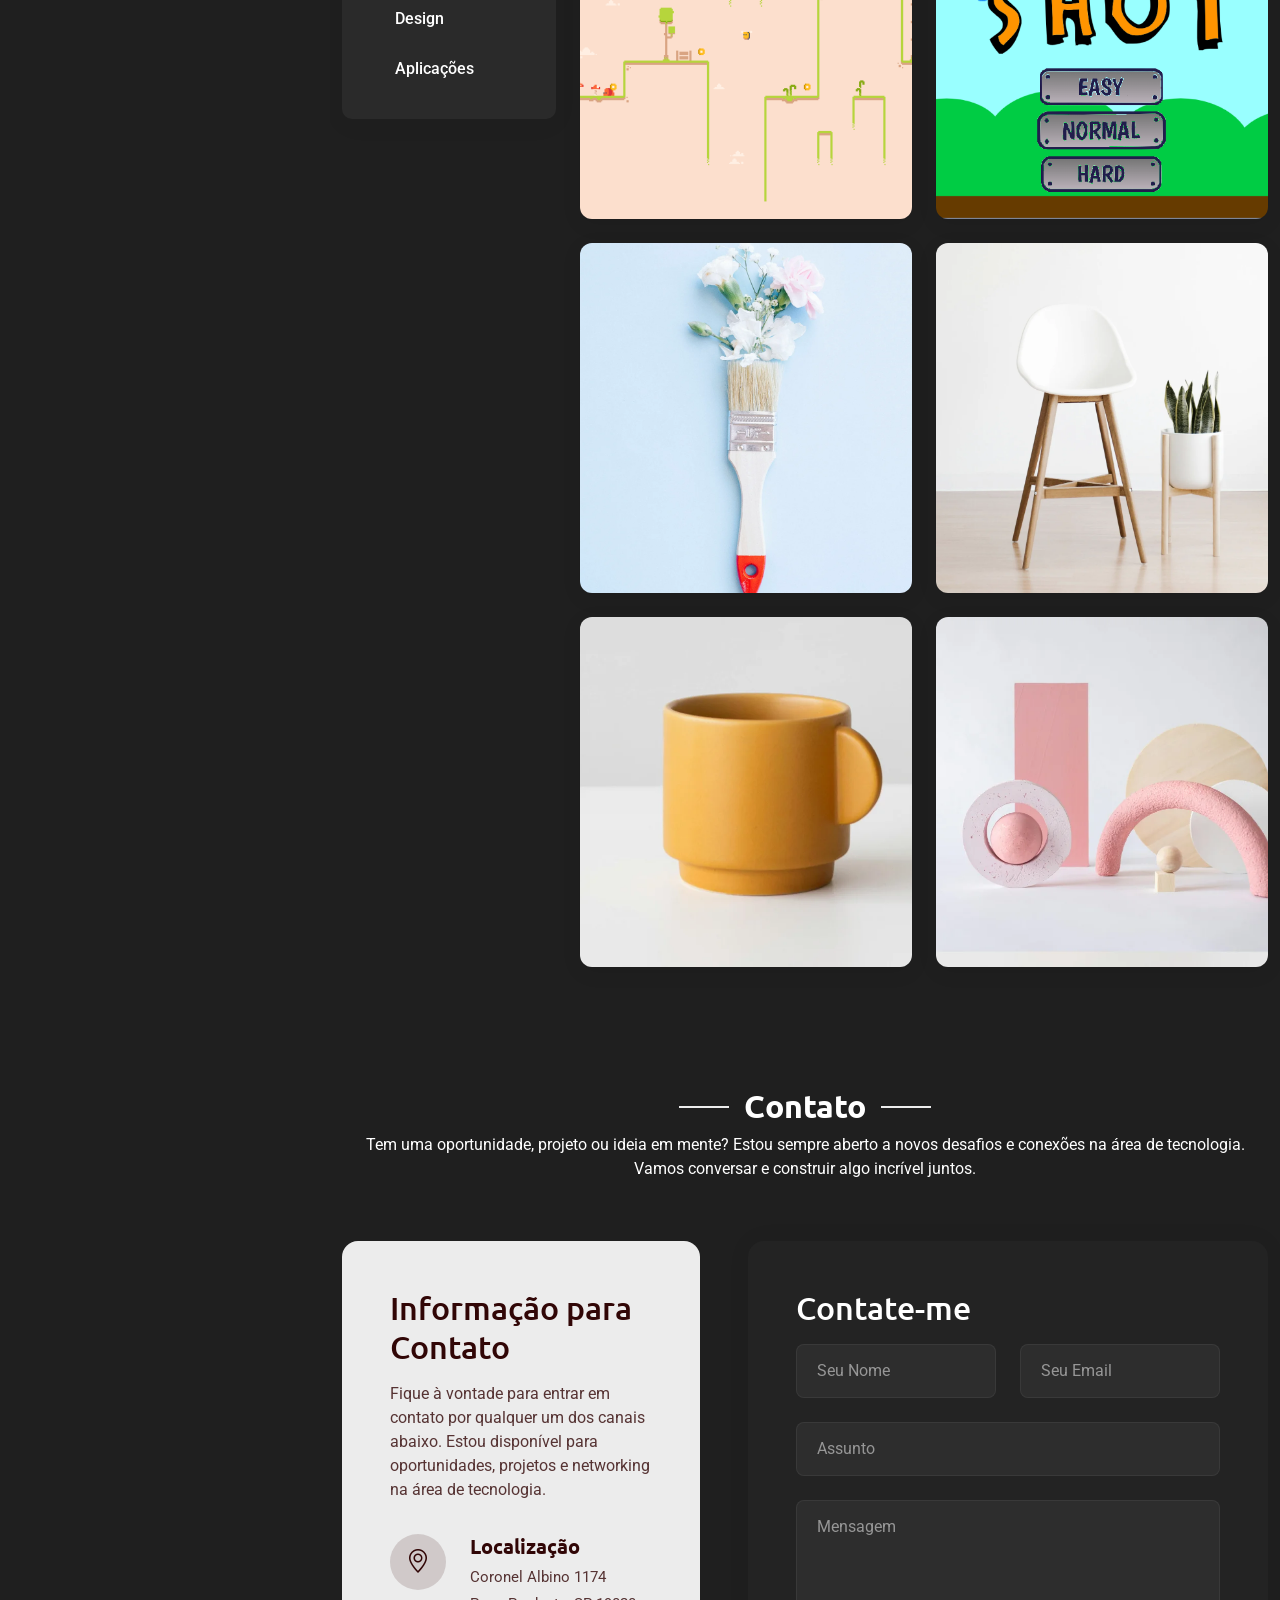
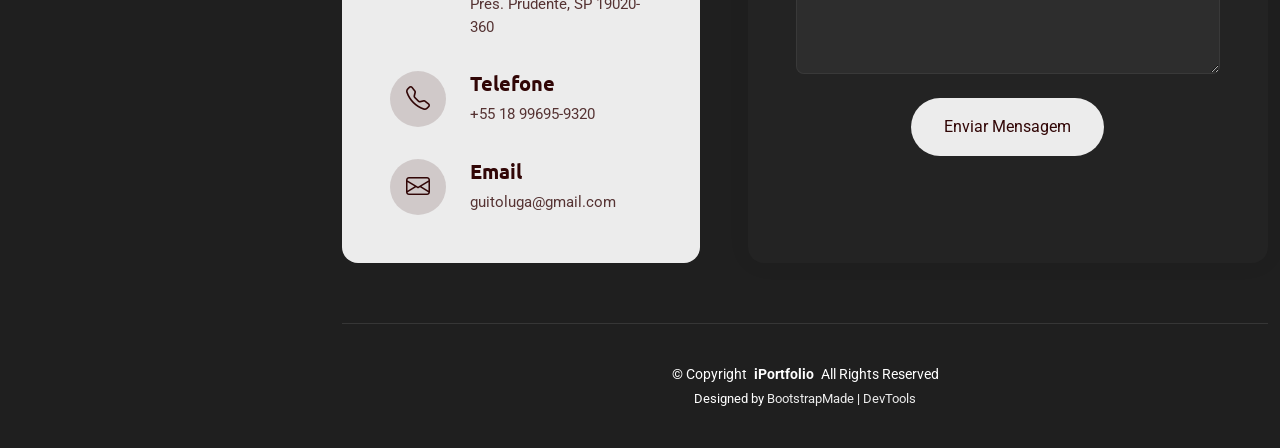
==== commit 6393ccd8: "Finalização do portifolio com espaços para projetos futuros" ====
--- a/index.html
+++ b/index.html
@@ -467,8 +467,7 @@
                   <li data-filter="*" class="filter-active">Todos</li>
                   <li data-filter=".filter-game">Games</li>
                   <li data-filter=".filter-design">Design</li>
-                  <li data-filter=".filter-automotive">Automotive</li>
-                  <li data-filter=".filter-nature">Nature</li>
+                  <li data-filter=".filter-application">Aplicações</li>
                 </ul>
               </div>
             </div>
@@ -508,64 +507,64 @@
                   </div>
                 </div><!-- End Portfolio Item -->
 
-                <div class="col-lg-6 col-md-6 portfolio-item isotope-item filter-nature">
+                <div class="col-lg-6 col-md-6 portfolio-item isotope-item filter-design">
                   <div class="portfolio-wrap">
                     <img src="assets/img/portfolio/portfolio-portrait-2.webp" class="img-fluid" alt="Portfolio Image" loading="lazy">
                     <div class="portfolio-info">
                       <div class="content">
-                        <span class="category">Automotive</span>
-                        <h4>Classic Beauty</h4>
+                        <span class="category">Web Design</span>
+                        <h4>Projeto Futuro</h4>
                         <div class="portfolio-links">
-                          <a href="assets/img/portfolio/portfolio-portrait-2.webp" class="glightbox" title="Classic Beauty"><i class="bi bi-plus-lg"></i></a>
-                          <a href="portfolio-details.html" title="More Details"><i class="bi bi-arrow-right"></i></a>
+                          <a href="assets/img/portfolio/portfolio-portrait-2.webp" class="glightbox" title="Projeto Futuro"><i class="bi bi-plus-lg"></i></a>
+                          <a href="#" title="More Details"><i class="bi bi-arrow-right"></i></a>
                         </div>
                       </div>
                     </div>
                   </div>
                 </div><!-- End Portfolio Item -->
 
-                <div class="col-lg-6 col-md-6 portfolio-item isotope-item filter-nature">
+                <div class="col-lg-6 col-md-6 portfolio-item isotope-item filter-application">
                   <div class="portfolio-wrap">
                     <img src="assets/img/portfolio/portfolio-portrait-4.webp" class="img-fluid" alt="Portfolio Image" loading="lazy">
                     <div class="portfolio-info">
                       <div class="content">
-                        <span class="category">Nature</span>
-                        <h4>Natural Growth</h4>
+                        <span class="category">Aplicação</span>
+                        <h4>Aplicação Futura</h4>
                         <div class="portfolio-links">
-                          <a href="assets/img/portfolio/portfolio-portrait-4.webp" class="glightbox" title="Natural Growth"><i class="bi bi-plus-lg"></i></a>
-                          <a href="portfolio-details.html" title="More Details"><i class="bi bi-arrow-right"></i></a>
+                          <a href="assets/img/portfolio/portfolio-portrait-4.webp" class="glightbox" title="Aplicação Futura"><i class="bi bi-plus-lg"></i></a>
+                          <a href="#" title="More Details"><i class="bi bi-arrow-right"></i></a>
                         </div>
                       </div>
                     </div>
                   </div>
                 </div><!-- End Portfolio Item -->
 
-                <div class="col-lg-6 col-md-6 portfolio-item isotope-item filter-photography">
+                <div class="col-lg-6 col-md-6 portfolio-item isotope-item filter-design">
                   <div class="portfolio-wrap">
                     <img src="assets/img/portfolio/portfolio-5.webp" class="img-fluid" alt="Portfolio Image" loading="lazy">
                     <div class="portfolio-info">
                       <div class="content">
-                        <span class="category">Photography</span>
-                        <h4>Urban Stories</h4>
+                        <span class="category">Web Design</span>
+                        <h4>Projeto Futuro</h4>
                         <div class="portfolio-links">
-                          <a href="assets/img/portfolio/portfolio-5.webp" class="glightbox" title="Urban Stories"><i class="bi bi-plus-lg"></i></a>
-                          <a href="portfolio-details.html" title="More Details"><i class="bi bi-arrow-right"></i></a>
+                          <a href="assets/img/portfolio/portfolio-5.webp" class="glightbox" title="Projeto Futuro"><i class="bi bi-plus-lg"></i></a>
+                          <a href="#" title="More Details"><i class="bi bi-arrow-right"></i></a>
                         </div>
                       </div>
                     </div>
                   </div>
                 </div><!-- End Portfolio Item -->
 
-                <div class="col-lg-6 col-md-6 portfolio-item isotope-item filter-design">
+                <div class="col-lg-6 col-md-6 portfolio-item isotope-item filter-application">
                   <div class="portfolio-wrap">
                     <img src="assets/img/portfolio/portfolio-6.webp" class="img-fluid" alt="Portfolio Image" loading="lazy">
                     <div class="portfolio-info">
                       <div class="content">
-                        <span class="category">Web Design</span>
-                        <h4>Digital Experience</h4>
+                        <span class="category">Aplicação</span>
+                        <h4>Aplicação Futura</h4>
                         <div class="portfolio-links">
-                          <a href="assets/img/portfolio/portfolio-6.webp" class="glightbox" title="Digital Experience"><i class="bi bi-plus-lg"></i></a>
-                          <a href="portfolio-details.html" title="More Details"><i class="bi bi-arrow-right"></i></a>
+                          <a href="assets/img/portfolio/portfolio-6.webp" class="glightbox" title="Aplicação Futura"><i class="bi bi-plus-lg"></i></a>
+                          <a href="#" title="More Details"><i class="bi bi-arrow-right"></i></a>
                         </div>
                       </div>
                     </div>
